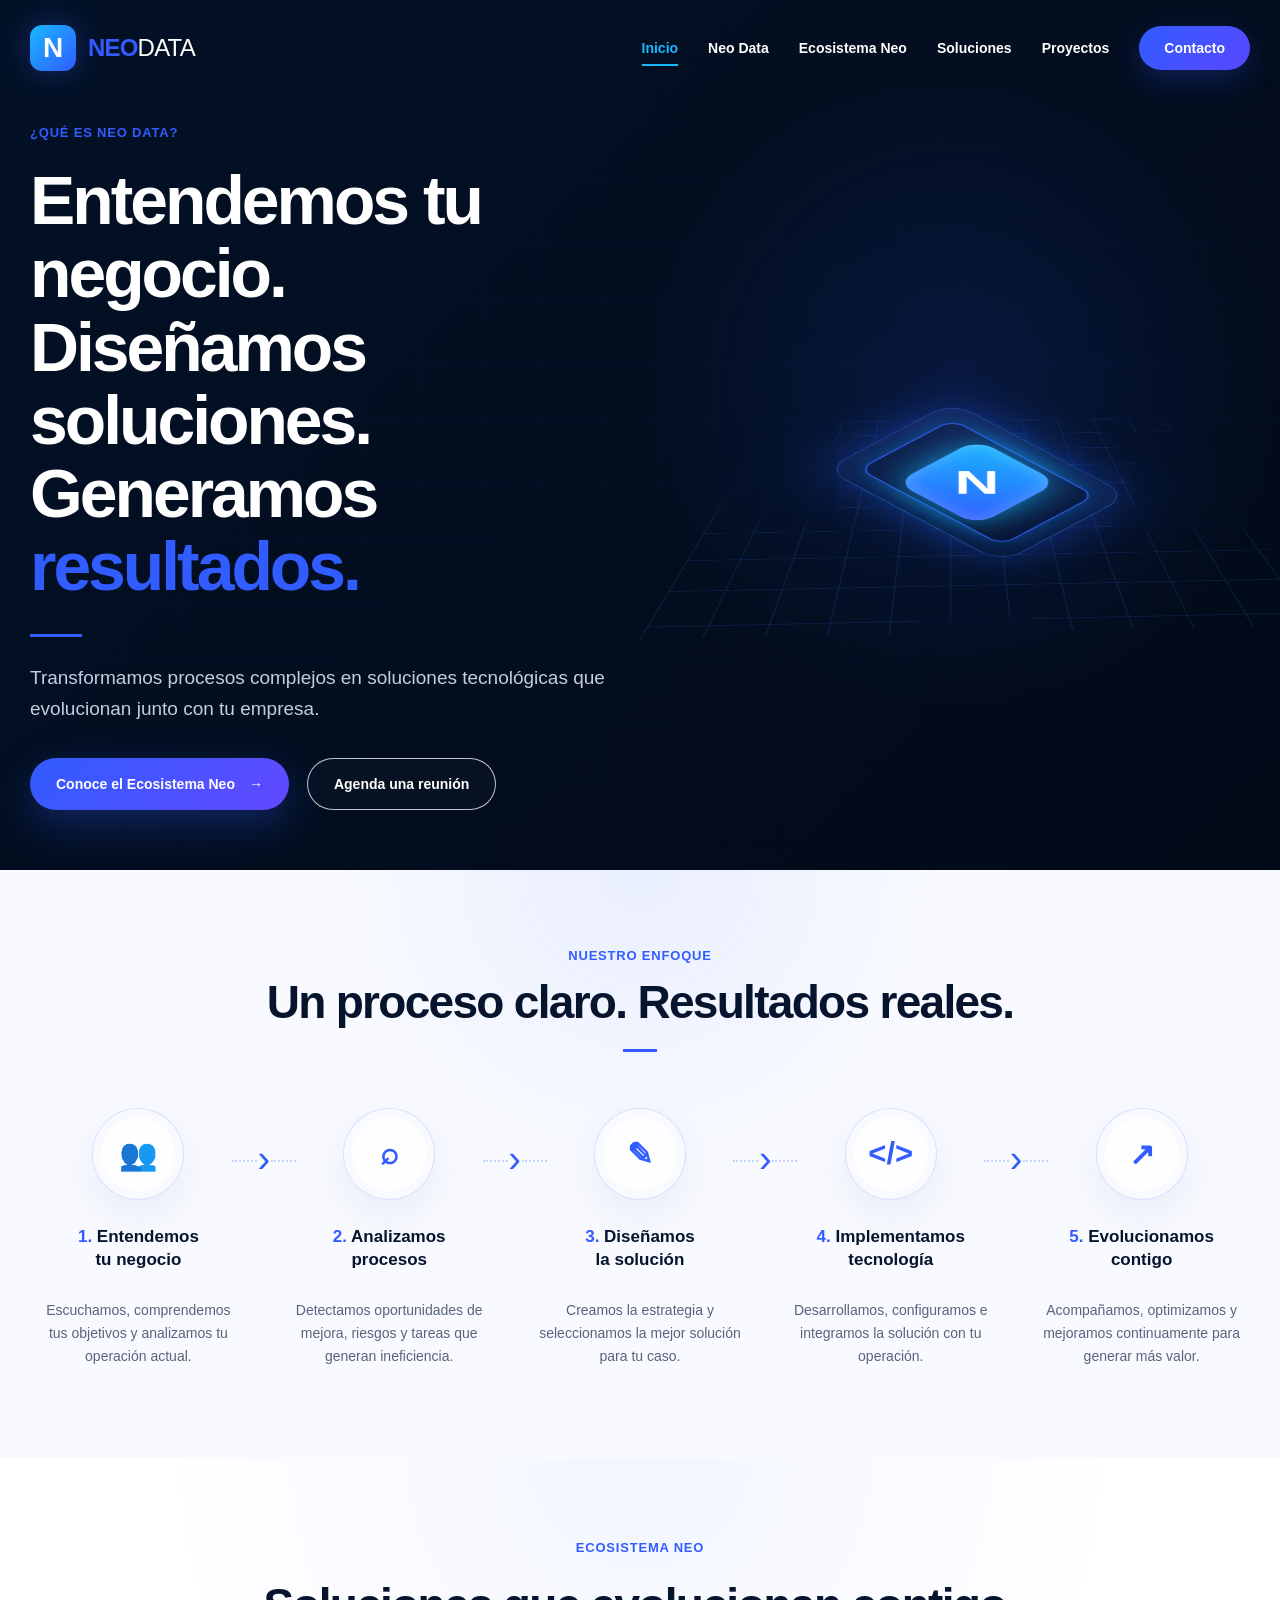
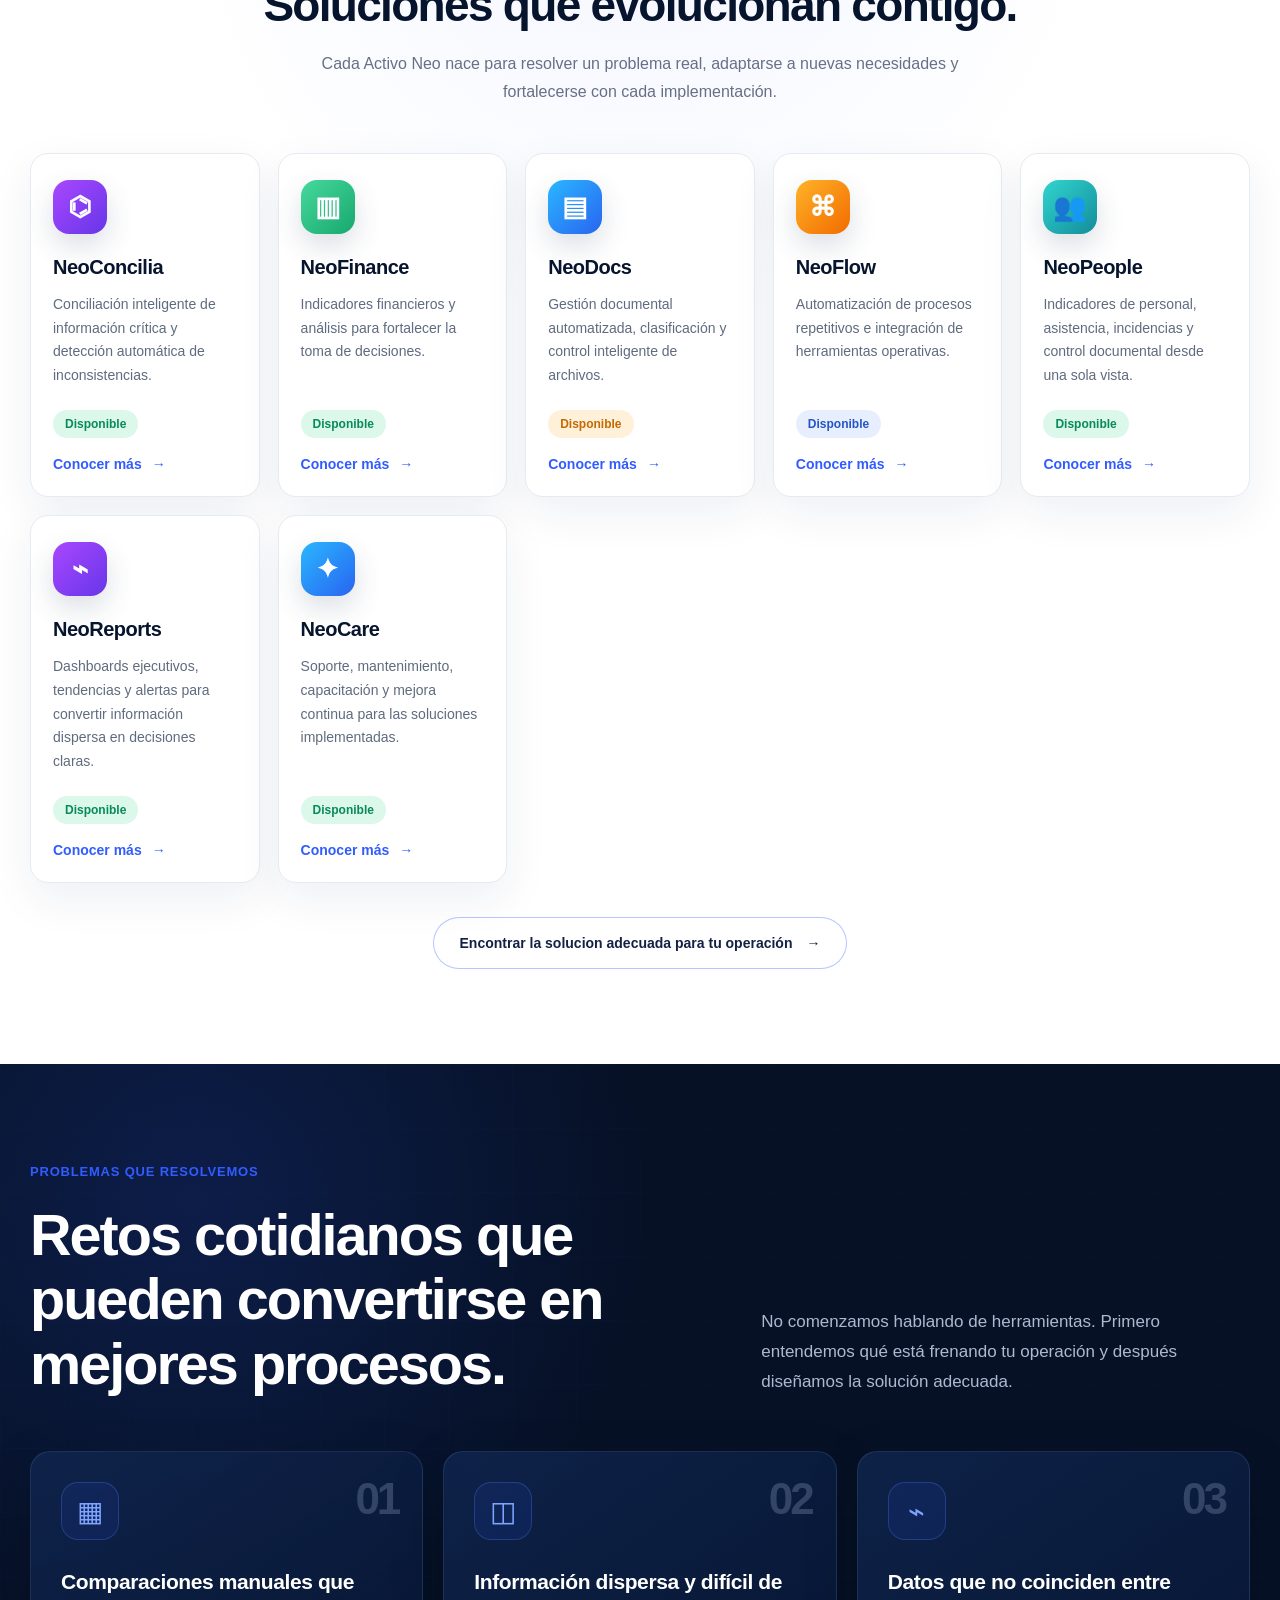
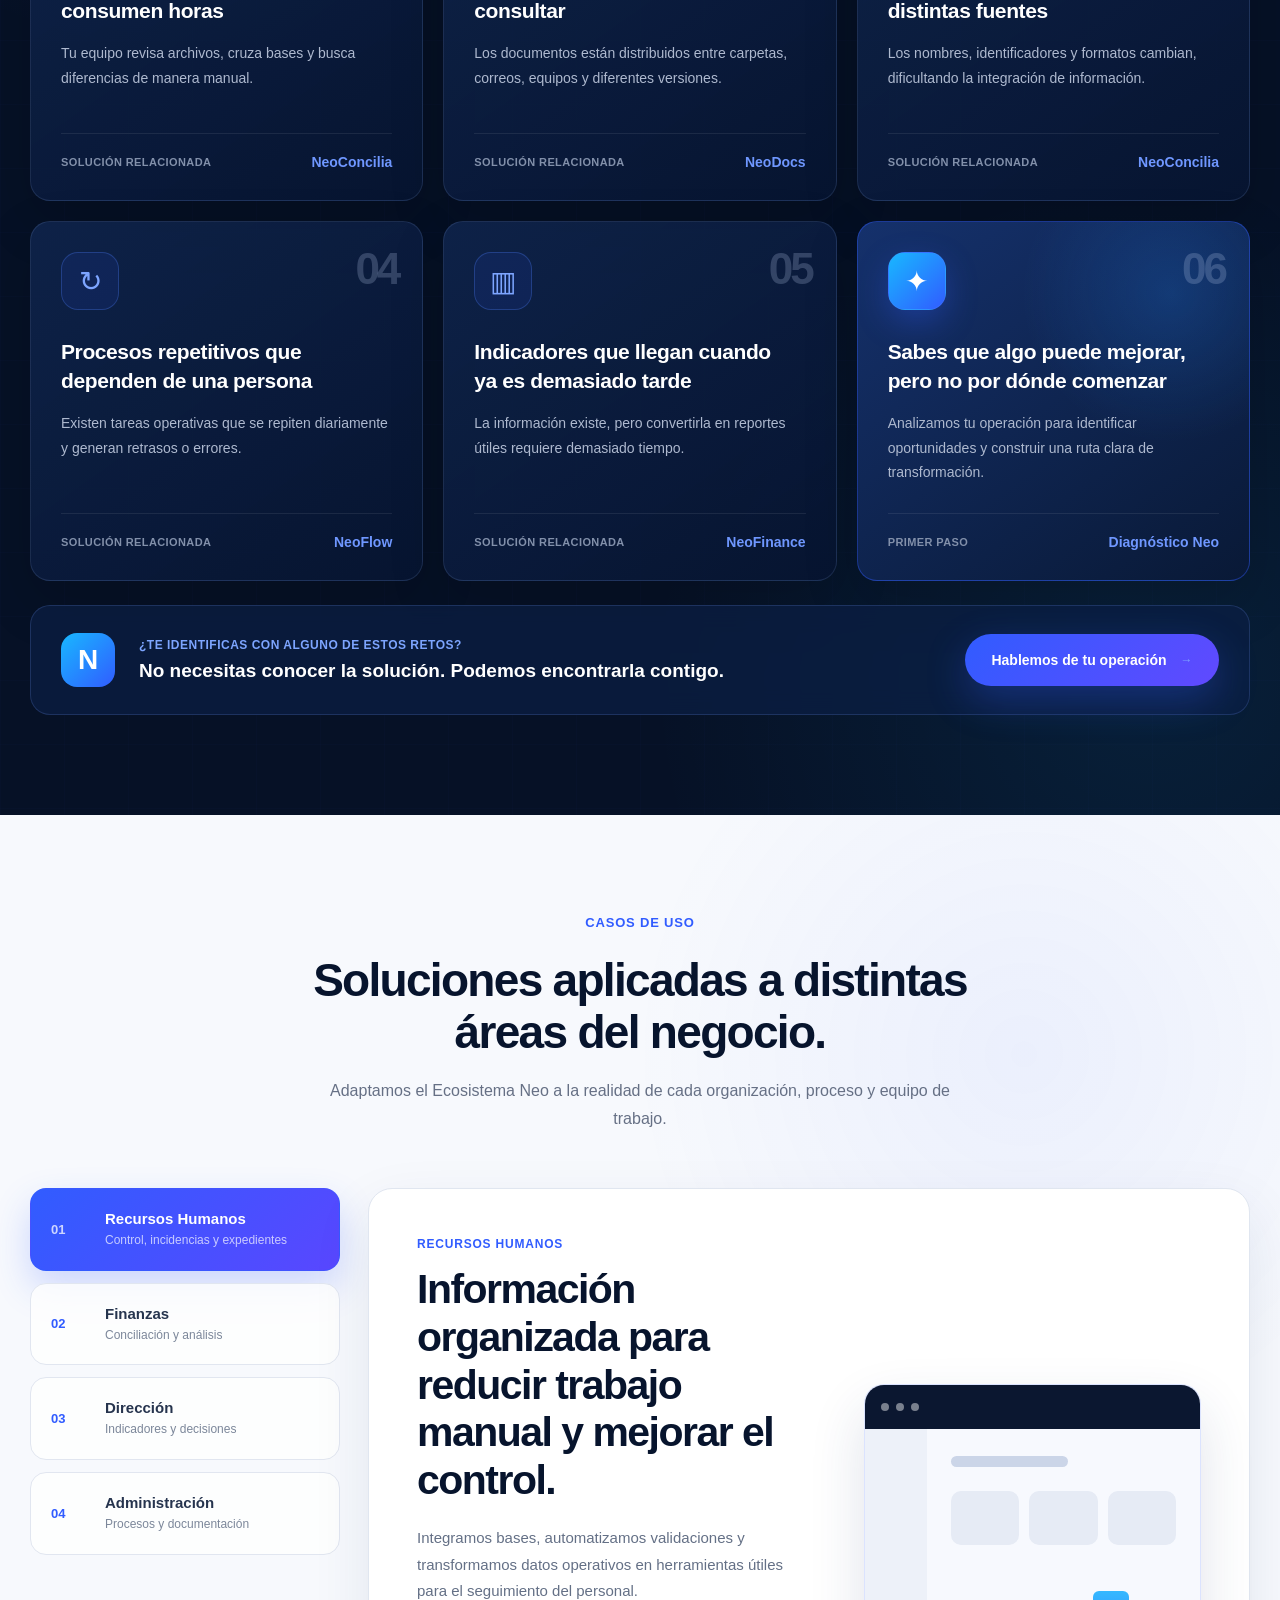
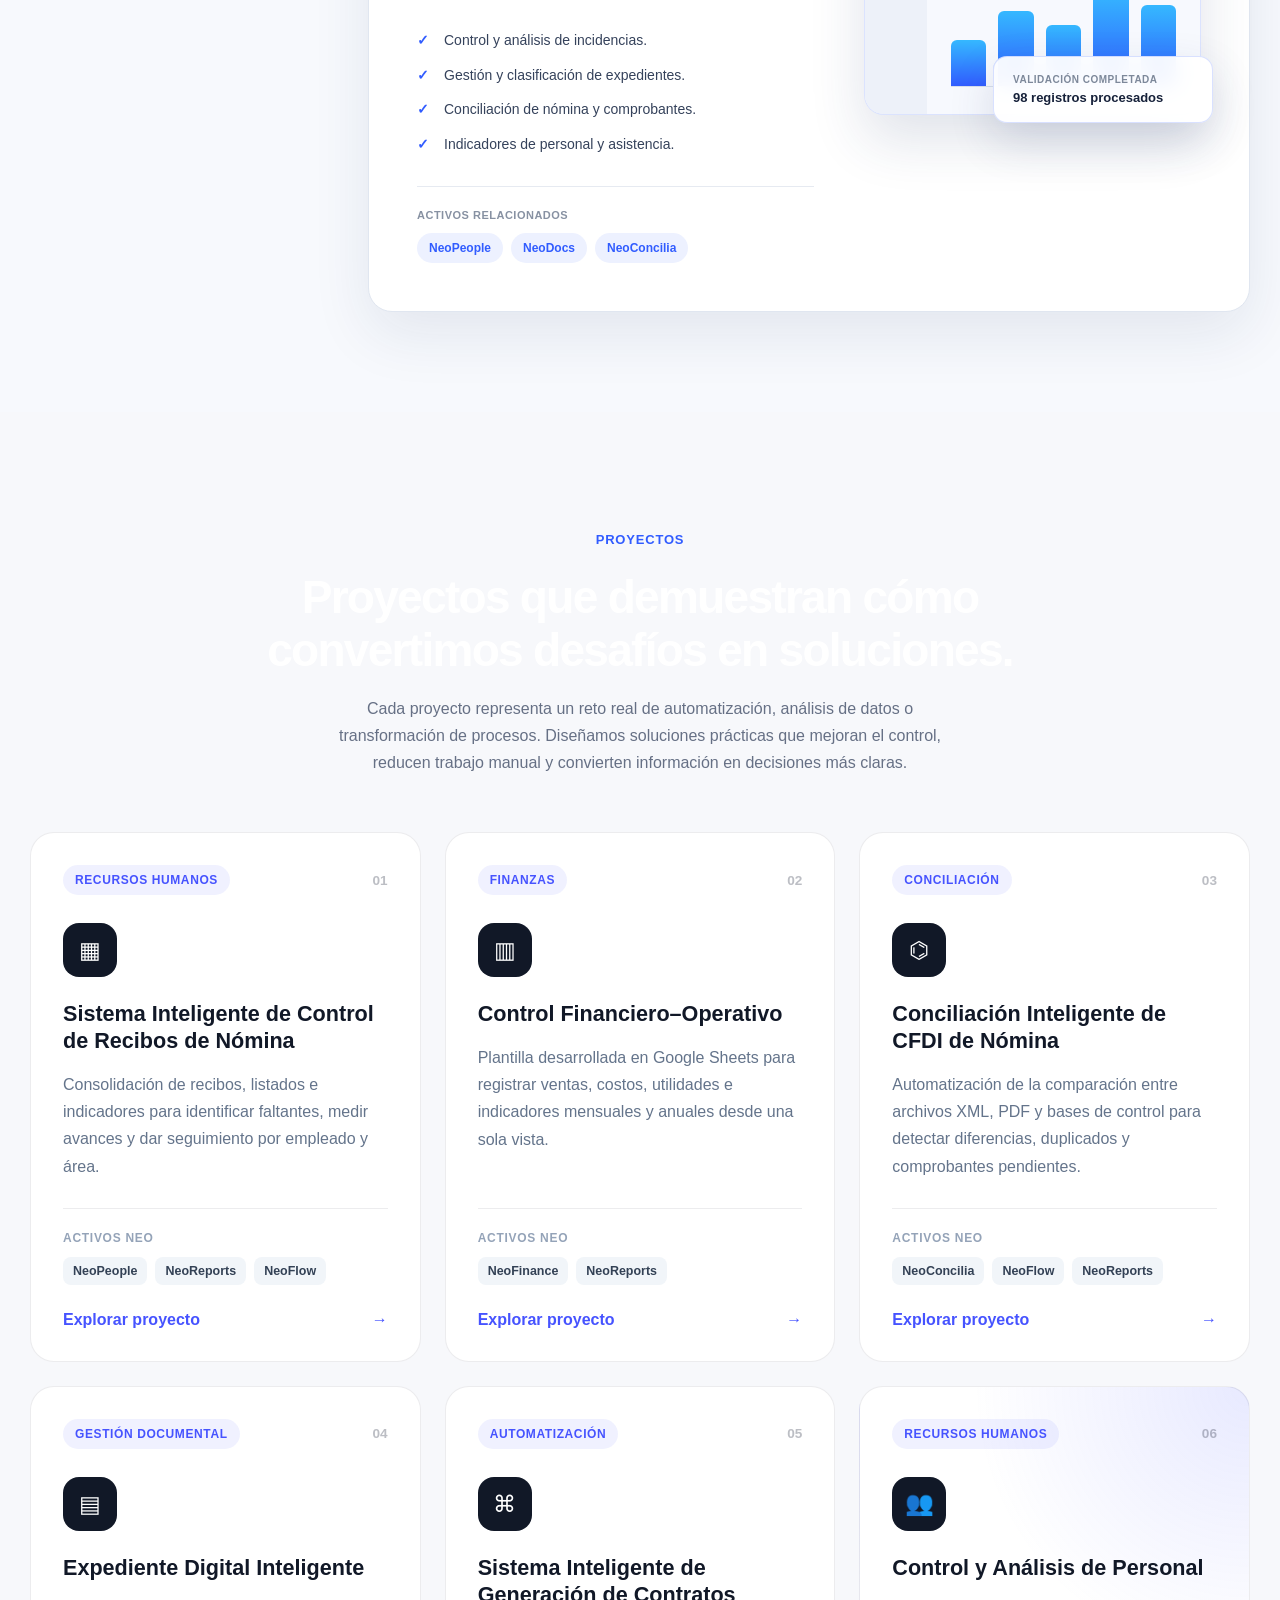
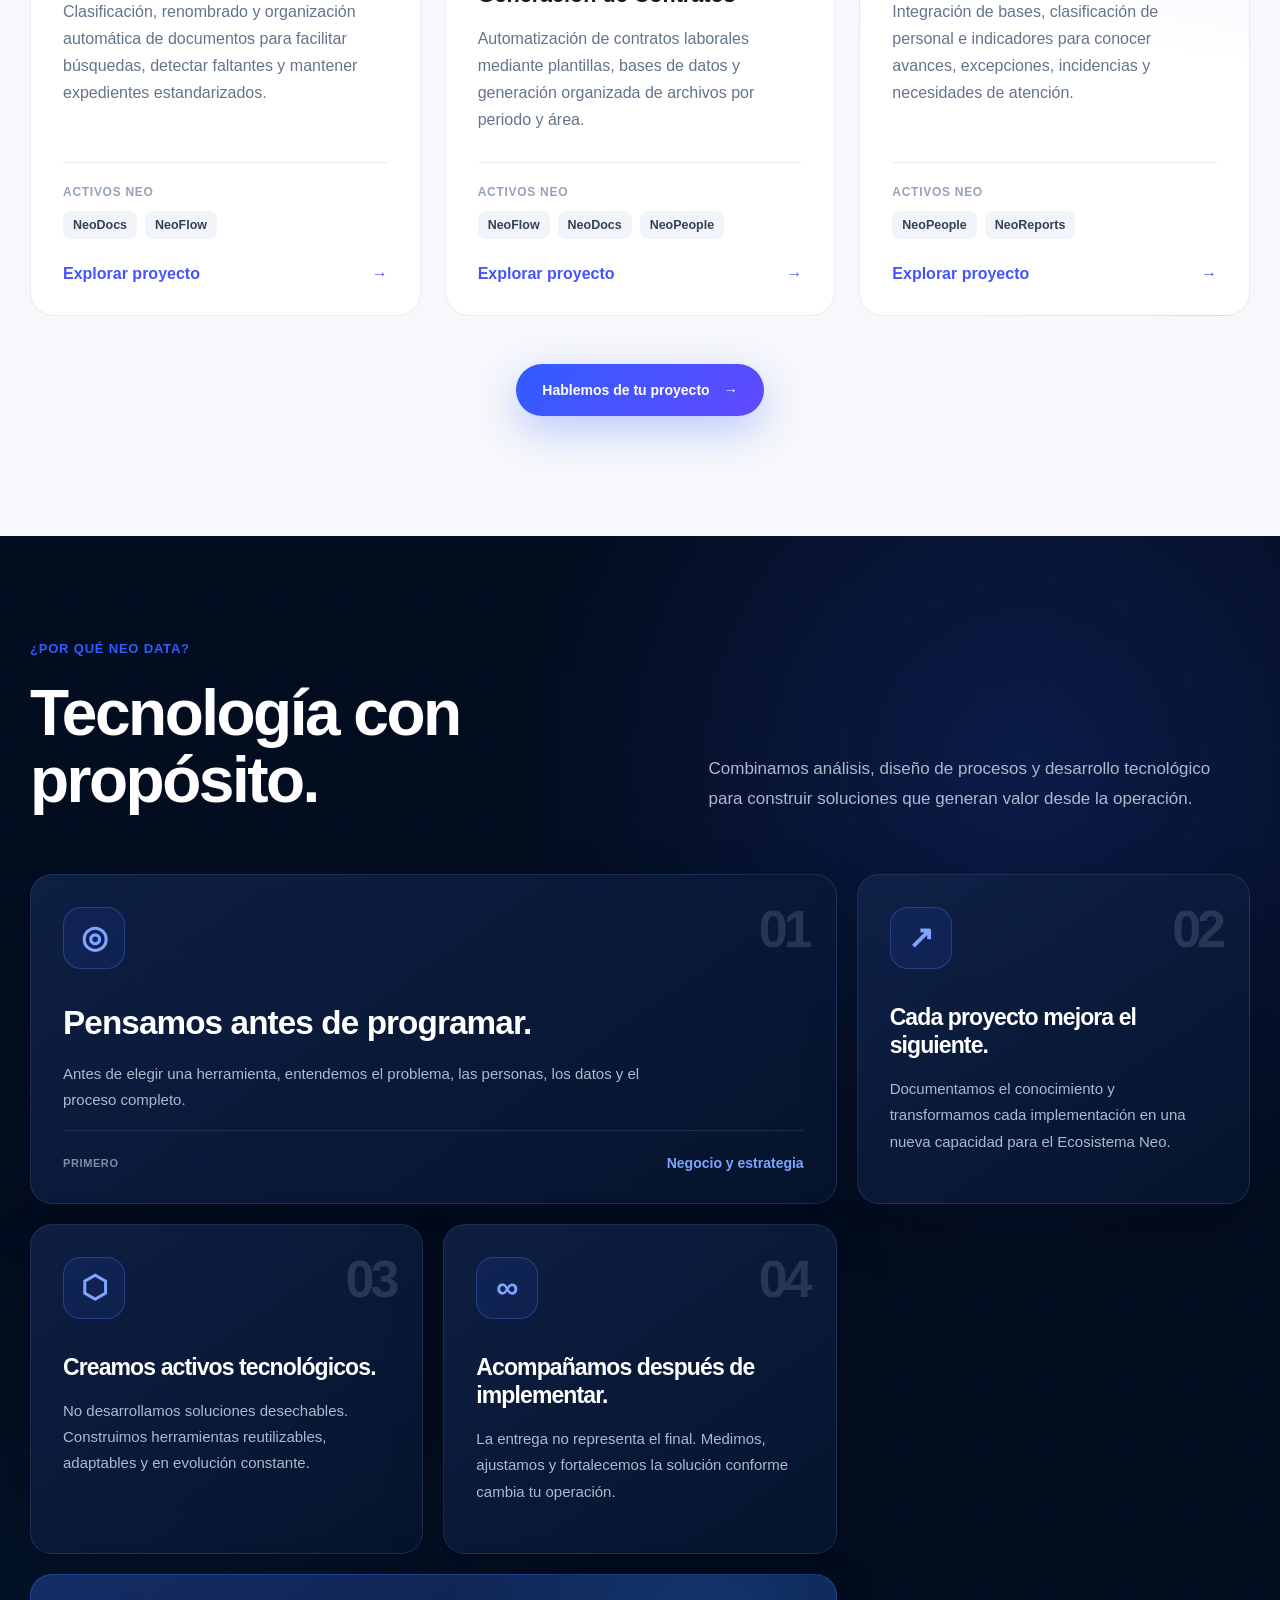
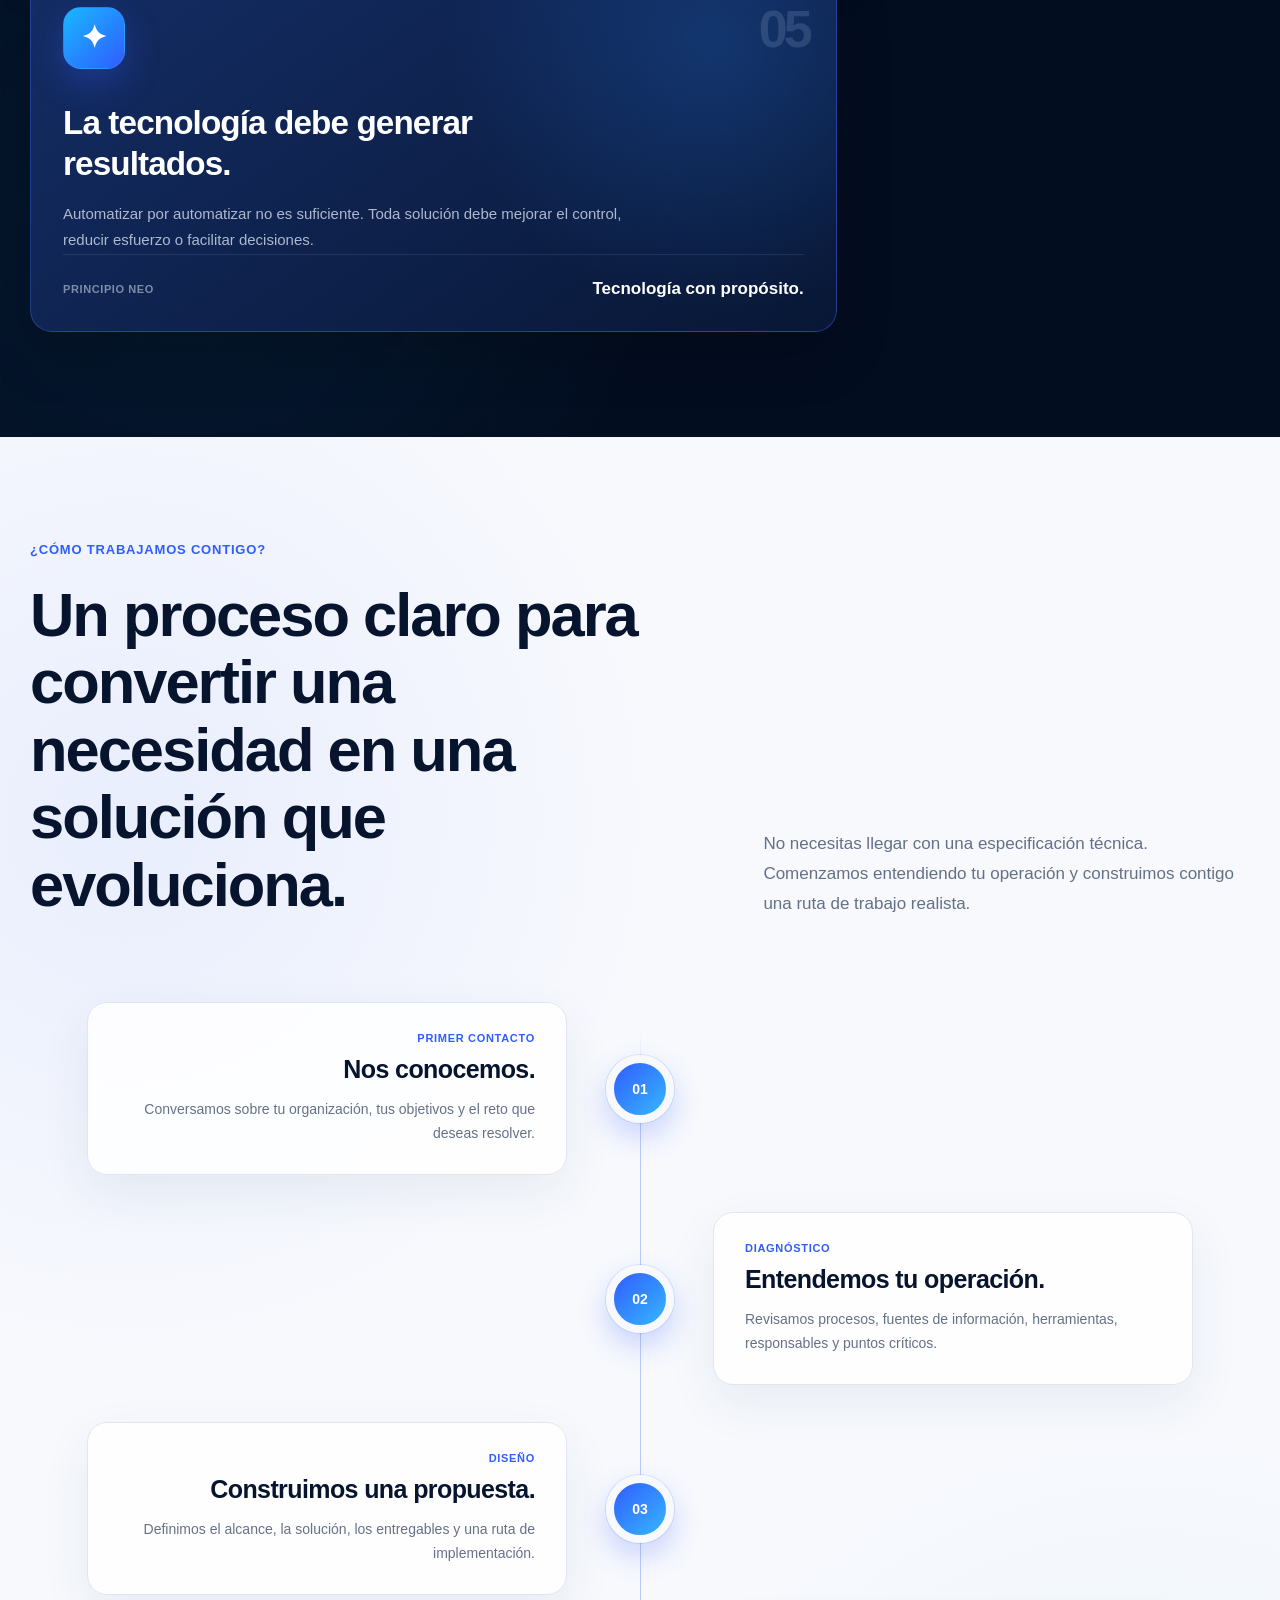
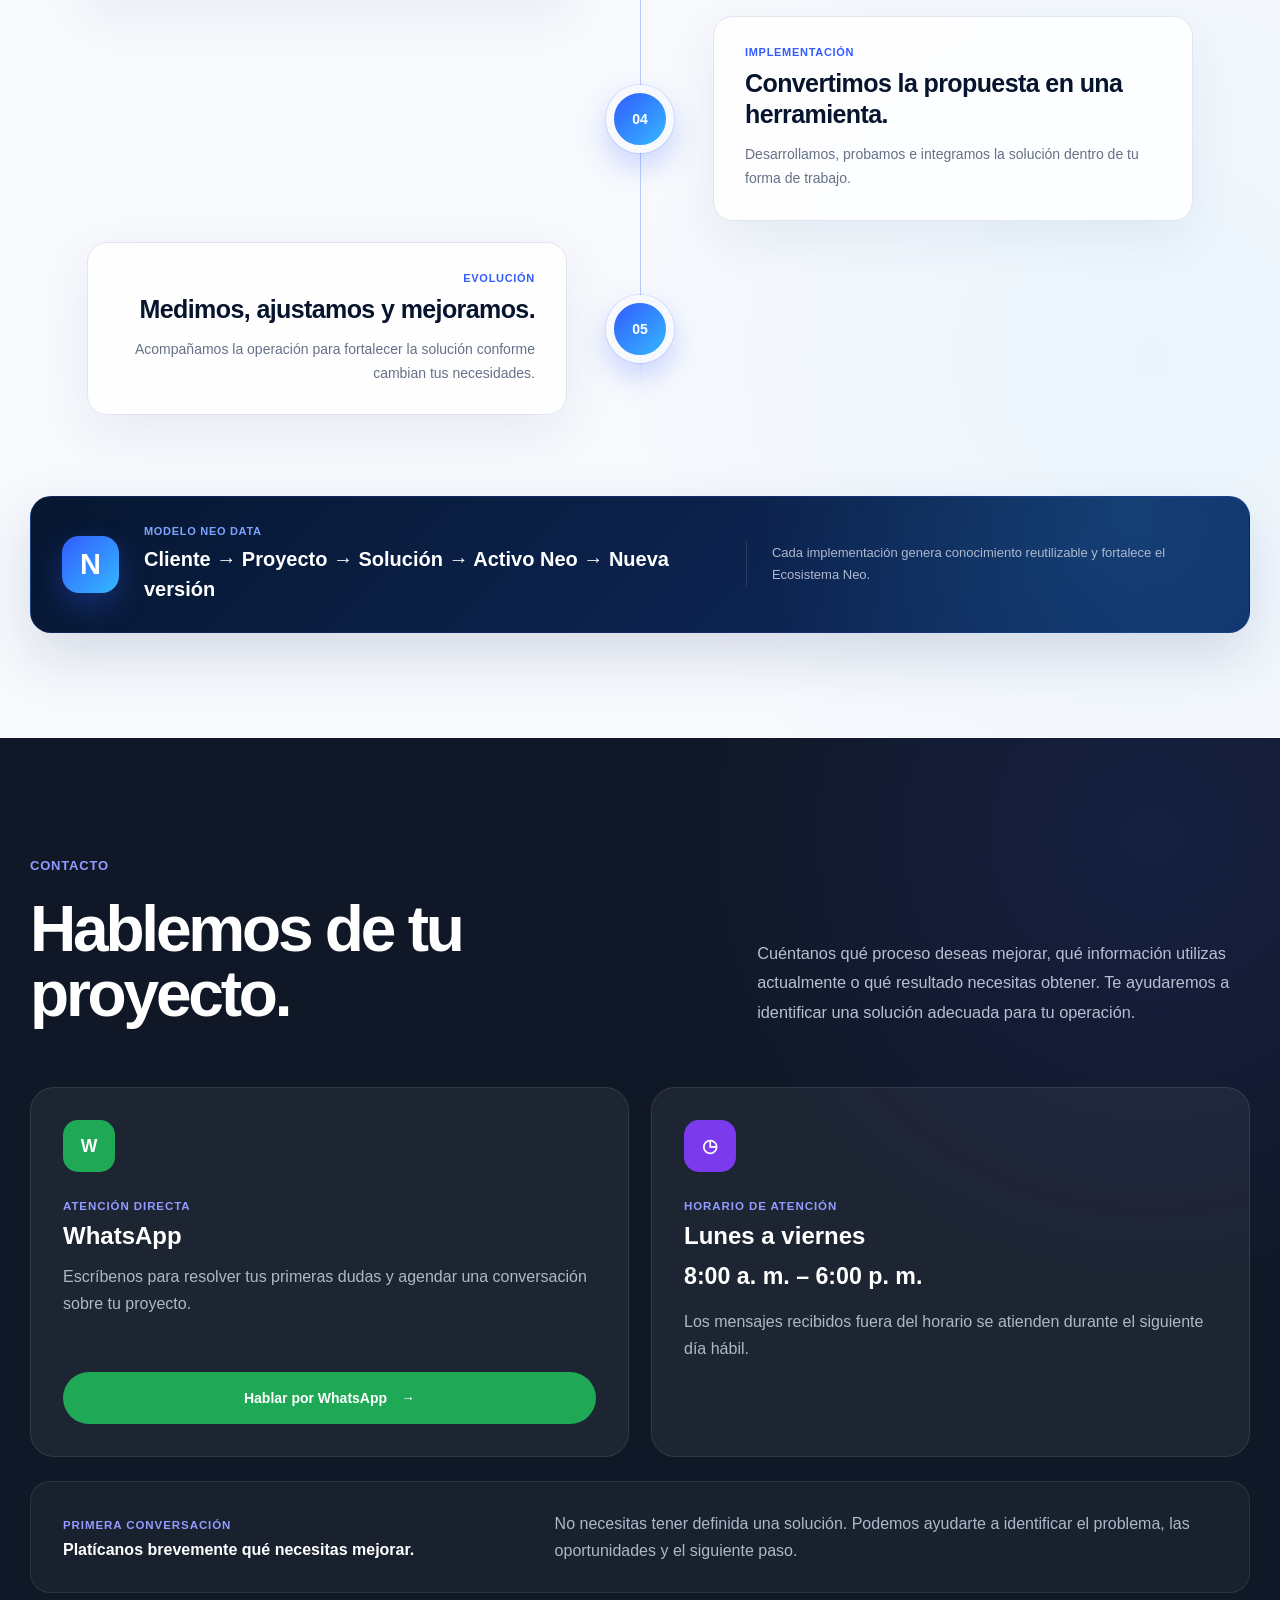
==== index.html @ daa7bcfc "Add files via upload Publicación inicial del Sitio Neo Data" ====
<!DOCTYPE html>
<html lang="es">
  <head>
    <meta charset="UTF-8" />
    <meta name="viewport" content="width=device-width, initial-scale=1.0" />

    <title>Neo Data | Datos, procesos y resultados</title>

    <link rel="stylesheet" href="./assets/css/styles.css" />
  </head>

  <body>
    <header class="site-header" id="site-header">
      <div class="container header-container">
        <a href="#" class="brand">
          <span class="brand-symbol">N</span>

          <span class="brand-text">
            <strong>NEO</strong>DATA
          </span>
        </a>

        <button
          class="menu-button"
          type="button"
          aria-label="Abrir menú de navegación"
          aria-expanded="false"
        >
          ☰
        </button>

        <nav class="main-navigation" aria-label="Navegación principal">
          <a href="#inicio" class="active">Inicio</a>
          <a href="#por-que-neo">Neo Data</a>
          <a href="#ecosistema">Ecosistema Neo</a>
          <a href="#soluciones">Soluciones</a>
          <a href="#proyectos">Proyectos</a>
          <a href="#contacto" class="navigation-button">Contacto</a>
        </nav>
      </div>
    </header>

    <main>
      <section class="hero" id="inicio">
        <div class="container hero-container">
          <div class="hero-content">
            <p class="section-label">¿Qué es Neo Data?</p>

            <h1>
              Entendemos tu negocio.<br />
              Diseñamos soluciones.<br />
              Generamos <span>resultados.</span>
            </h1>

            <div class="hero-line"></div>

            <p class="hero-description">
              Transformamos procesos complejos en soluciones tecnológicas que
              evolucionan junto con tu empresa.
            </p>

            <div class="hero-actions">
              <a href="#ecosistema" class="button button-primary">
                Conoce el Ecosistema Neo
                <span aria-hidden="true">→</span>
              </a>

              <a 
                 href="https://wa.me/523348070433?text=Hola%2C%20vi%20el%20sitio%20de%20Neo%20Data%20y%20me%20gustar%C3%ADa%20agendar%20una%20reuni%C3%B3n." 
                 class="button button-secondary"
                 target="_blank"
                 rel="noopener noreferrer"
              >
                 Agenda una reunión
              </a>
            </div>
          </div>

          <div class="hero-visual" aria-label="Ecosistema tecnológico Neo Data">
            <div class="visual-grid"></div>

            <div class="central-platform">
              <div class="central-cube">
                <span>N</span>
              </div>
            </div>

            <div class="visual-card card-automation">
              <span class="visual-icon">⚙</span>
              <span>Automatización</span>
            </div>

            <div class="visual-card card-data">
              <span class="visual-icon">▥</span>
              <span>Datos</span>
            </div>

            <div class="visual-card card-process">
              <span class="visual-icon">⌘</span>
              <span>Procesos</span>
            </div>

            <div class="visual-card card-intelligence">
              <span class="visual-icon">✦</span>
              <span>Inteligencia</span>
            </div>

            <div class="visual-card card-results">
              <span class="visual-icon">✓</span>
              <span>Resultados</span>
            </div>
          </div>
        </div>
      </section>

      <section class="approach-section" id="neo-data">
        <div class="container">
          <div class="section-heading">
            <p class="section-label">Nuestro enfoque</p>

            <h2>Un proceso claro. Resultados reales.</h2>

            <div class="heading-line"></div>
          </div>

          <div class="approach-grid">
            <article class="approach-step">
              <div class="step-icon">👥</div>

              <h3>
                <span>1.</span>
                Entendemos<br />
                tu negocio
              </h3>

              <p>
                Escuchamos, comprendemos tus objetivos y analizamos tu operación
                actual.
              </p>
            </article>

            <div class="step-arrow" aria-hidden="true">›</div>

            <article class="approach-step">
              <div class="step-icon">⌕</div>

              <h3>
                <span>2.</span>
                Analizamos<br />
                procesos
              </h3>

              <p>
                Detectamos oportunidades de mejora, riesgos y tareas que generan
                ineficiencia.
              </p>
            </article>

            <div class="step-arrow" aria-hidden="true">›</div>

            <article class="approach-step">
              <div class="step-icon">✎</div>

              <h3>
                <span>3.</span>
                Diseñamos<br />
                la solución
              </h3>

              <p>
                Creamos la estrategia y seleccionamos la mejor solución para tu caso.
              </p>
            </article>

            <div class="step-arrow" aria-hidden="true">›</div>

            <article class="approach-step">
              <div class="step-icon">&lt;/&gt;</div>

              <h3>
                <span>4.</span>
                Implementamos<br />
                tecnología
              </h3>

              <p>
                Desarrollamos, configuramos e integramos la solución con tu operación.
              </p>
            </article>

            <div class="step-arrow" aria-hidden="true">›</div>

            <article class="approach-step">
              <div class="step-icon">↗</div>

              <h3>
                <span>5.</span>
                Evolucionamos<br />
                contigo
              </h3>

              <p>
                Acompañamos, optimizamos y mejoramos continuamente para generar más
                valor.
              </p>
            </article>
          </div>
        </div>
      </section>


      <section class="ecosystem-section" id="ecosistema">
        <div class="container">
          <div class="section-heading">
            <p class="section-label">Ecosistema Neo</p>

            <h2>Soluciones que evolucionan contigo.</h2>

            <p class="section-description">
              Cada Activo Neo nace para resolver un problema real, adaptarse a nuevas
              necesidades y fortalecerse con cada implementación.
            </p>
          </div>

          <div class="assets-grid">
            <article class="asset-card">
              <div class="asset-icon asset-icon-purple">⌬</div>

              <h3>NeoConcilia</h3>

              <p>
                Conciliación inteligente de información crítica y detección automática
                de inconsistencias.
              </p>

              <span class="asset-status status-available">Disponible</span>

              <a href="./pages/neoconcilia.html" class="asset-link">
                Conocer más
                <span aria-hidden="true">→</span>
              </a>
            </article>

            <article class="asset-card">
              <div class="asset-icon asset-icon-green">▥</div>

              <h3>NeoFinance</h3>

              <p>
                Indicadores financieros y análisis para fortalecer la toma de
                decisiones.
              </p>

              <span class="asset-status status-available">Disponible</span>

              <a href="./pages/neofinance.html" class="asset-link">
                Conocer más
                <span aria-hidden="true">→</span>
              </a>
            </article>

            <article class="asset-card">
              <div class="asset-icon asset-icon-blue">▤</div>

              <h3>NeoDocs</h3>

              <p>
                Gestión documental automatizada, clasificación y control inteligente
                de archivos.
              </p>

              <span class="asset-status status-evolution">Disponible</span>

              <a href="./pages/neodocs.html" class="asset-link">
                Conocer más
                <span aria-hidden="true">→</span>
              </a>
            </article>

            <article class="asset-card">
              <div class="asset-icon asset-icon-orange">⌘</div>

              <h3>NeoFlow</h3>

              <p>
                Automatización de procesos repetitivos e integración de herramientas
                operativas.
              </p>

              <span class="asset-status status-development">Disponible</span>

              <a href="./pages/neoflow.html" class="asset-link">
                Conocer más
                <span aria-hidden="true">→</span>
              </a>
            </article>

            <article class="asset-card">
              <div class="asset-icon asset-icon-teal">👥</div>

              <h3>NeoPeople</h3>

              <p>
                Indicadores de personal, asistencia, incidencias y control documental
                desde una sola vista.
              </p>

              <span class="asset-status status-available">Disponible</span>

              <a href="./pages/neopeople.html" class="asset-link">
                Conocer más
                <span aria-hidden="true">→</span>
              </a>
            </article>

            <article class="asset-card">
              <div class="asset-icon asset-icon-purple">⌁</div>

              <h3>NeoReports</h3>

              <p>
                Dashboards ejecutivos, tendencias y alertas para convertir información
                dispersa en decisiones claras.
              </p>

              <span class="asset-status status-available">Disponible</span>

              <a href="./pages/neoreports.html" class="asset-link">
                Conocer más
                <span aria-hidden="true">→</span>
              </a>
            </article>

            <article class="asset-card">
              <div class="asset-icon asset-icon-blue">✦</div>

              <h3>NeoCare</h3>

              <p>
                Soporte, mantenimiento, capacitación y mejora continua para las
                soluciones implementadas.
              </p>

              <span class="asset-status status-available">Disponible</span>

              <a href="./pages/neocare.html" class="asset-link">
                Conocer más
                <span aria-hidden="true">→</span>
              </a>
            </article>
          </div>

          <div class="ecosystem-action">
            <a href="#contacto" class="button button-outline-dark">
              Encontrar la solucion adecuada para tu operación
              <span aria-hidden="true">→</span>
            </a>
          </div>
        </div>
      </section>

      <section class="problems-section" id="soluciones">
        <div class="container">
          <div class="problems-heading">
            <div>
              <p class="section-label">Problemas que resolvemos</p>

              <h2>
                Retos cotidianos que pueden convertirse en mejores procesos.
              </h2>
            </div>

            <p class="problems-introduction">
              No comenzamos hablando de herramientas. Primero entendemos qué está
              frenando tu operación y después diseñamos la solución adecuada.
            </p>
          </div>

          <div class="problems-grid">
            <article class="problem-card">
              <div class="problem-number">01</div>

              <div class="problem-icon" aria-hidden="true">▦</div>

              <h3>Comparaciones manuales que consumen horas</h3>

              <p>
                Tu equipo revisa archivos, cruza bases y busca diferencias de manera
                manual.
              </p>

              <div class="problem-solution">
                <span>Solución relacionada</span>
                <strong>NeoConcilia</strong>
              </div>
            </article>

            <article class="problem-card">
              <div class="problem-number">02</div>

              <div class="problem-icon" aria-hidden="true">◫</div>

              <h3>Información dispersa y difícil de consultar</h3>

              <p>
                Los documentos están distribuidos entre carpetas, correos, equipos y
                diferentes versiones.
              </p>

              <div class="problem-solution">
                <span>Solución relacionada</span>
                <strong>NeoDocs</strong>
              </div>
            </article>

            <article class="problem-card">
              <div class="problem-number">03</div>

              <div class="problem-icon" aria-hidden="true">⌁</div>

              <h3>Datos que no coinciden entre distintas fuentes</h3>

              <p>
                Los nombres, identificadores y formatos cambian, dificultando la
                integración de información.
              </p>

              <div class="problem-solution">
                <span>Solución relacionada</span>
                <strong>NeoConcilia</strong>
              </div>
            </article>

            <article class="problem-card">
              <div class="problem-number">04</div>

              <div class="problem-icon" aria-hidden="true">↻</div>

              <h3>Procesos repetitivos que dependen de una persona</h3>

              <p>
                Existen tareas operativas que se repiten diariamente y generan
                retrasos o errores.
              </p>

              <div class="problem-solution">
                <span>Solución relacionada</span>
                <strong>NeoFlow</strong>
              </div>
            </article>

            <article class="problem-card">
              <div class="problem-number">05</div>

              <div class="problem-icon" aria-hidden="true">▥</div>

              <h3>Indicadores que llegan cuando ya es demasiado tarde</h3>

              <p>
                La información existe, pero convertirla en reportes útiles requiere
                demasiado tiempo.
              </p>

              <div class="problem-solution">
                <span>Solución relacionada</span>
                <strong>NeoFinance</strong>
              </div>
            </article>

            <article class="problem-card problem-card-highlight">
              <div class="problem-number">06</div>

              <div class="problem-icon" aria-hidden="true">✦</div>

              <h3>Sabes que algo puede mejorar, pero no por dónde comenzar</h3>

              <p>
                Analizamos tu operación para identificar oportunidades y construir una
                ruta clara de transformación.
              </p>

              <div class="problem-solution">
                <span>Primer paso</span>
                <strong>Diagnóstico Neo</strong>
              </div>
            </article>
          </div>

          <div class="problems-message">
            <div class="problems-message-icon" aria-hidden="true">N</div>

            <div>
              <span>¿Te identificas con alguno de estos retos?</span>

              <h3>No necesitas conocer la solución. Podemos encontrarla contigo.</h3>
            </div>

            <a href="#contacto" class="button button-primary">
              Hablemos de tu operación
              <span aria-hidden="true">→</span>
            </a>
          </div>
        </div>
      </section>

      <section class="use-cases-section" id="casos">
        <div class="container">
          <div class="section-heading">
            <p class="section-label">Casos de uso</p>

            <h2>Soluciones aplicadas a distintas áreas del negocio.</h2>

            <p class="section-description">
              Adaptamos el Ecosistema Neo a la realidad de cada organización, proceso
              y equipo de trabajo.
            </p>
          </div>

          <div class="use-cases-layout">
            <div class="use-cases-tabs" role="tablist" aria-label="Áreas de aplicación">
              <button
                class="use-case-tab active"
                type="button"
                role="tab"
                aria-selected="true"
                data-case="rh"
              >
                <span class="tab-number">01</span>

                <span>
                  <strong>Recursos Humanos</strong>
                  <small>Control, incidencias y expedientes</small>
                </span>
              </button>

              <button
                class="use-case-tab"
                type="button"
                role="tab"
                aria-selected="false"
                data-case="finanzas"
              >
                <span class="tab-number">02</span>

                <span>
                  <strong>Finanzas</strong>
                  <small>Conciliación y análisis</small>
                </span>
              </button>

              <button
                class="use-case-tab"
                type="button"
                role="tab"
                aria-selected="false"
                data-case="direccion"
              >
                <span class="tab-number">03</span>

                <span>
                  <strong>Dirección</strong>
                  <small>Indicadores y decisiones</small>
                </span>
              </button>

              <button
                class="use-case-tab"
                type="button"
                role="tab"
                aria-selected="false"
                data-case="administracion"
              >
                <span class="tab-number">04</span>

                <span>
                  <strong>Administración</strong>
                  <small>Procesos y documentación</small>
                </span>
              </button>
            </div>

            <div class="use-case-display">
              <article class="use-case-panel active" data-panel="rh">
                <div class="case-content">
                  <p class="case-category">Recursos Humanos</p>

                  <h3>
                    Información organizada para reducir trabajo manual y mejorar el
                    control.
                  </h3>

                  <p class="case-description">
                    Integramos bases, automatizamos validaciones y transformamos datos
                    operativos en herramientas útiles para el seguimiento del
                    personal.
                  </p>

                  <ul class="case-benefits">
                    <li>Control y análisis de incidencias.</li>
                    <li>Gestión y clasificación de expedientes.</li>
                    <li>Conciliación de nómina y comprobantes.</li>
                    <li>Indicadores de personal y asistencia.</li>
                  </ul>

                  <div class="case-assets">
                    <span>Activos relacionados</span>

                    <div>
                      <strong>NeoPeople</strong>
                      <strong>NeoDocs</strong>
                      <strong>NeoConcilia</strong>
                    </div>
                  </div>
                </div>

                <div class="case-visual" aria-hidden="true">
                  <div class="visual-window">
                    <div class="window-header">
                      <span></span>
                      <span></span>
                      <span></span>
                    </div>

                    <div class="window-content">
                      <div class="window-sidebar"></div>

                      <div class="window-main">
                        <div class="mini-heading"></div>

                        <div class="mini-statistics">
                          <div></div>
                          <div></div>
                          <div></div>
                        </div>

                        <div class="mini-chart">
                          <span style="height: 42%"></span>
                          <span style="height: 68%"></span>
                          <span style="height: 55%"></span>
                          <span style="height: 86%"></span>
                          <span style="height: 73%"></span>
                        </div>
                      </div>
                    </div>
                  </div>

                  <div class="floating-case-card">
                    <span>Validación completada</span>
                    <strong>98 registros procesados</strong>
                  </div>
                </div>
              </article>

              <article class="use-case-panel" data-panel="finanzas">
                <div class="case-content">
                  <p class="case-category">Finanzas</p>

                  <h3>
                     Datos financieros conciliados para tomar decisiones con mayor
                     confianza.
                   </h3>

                   <p class="case-description">
                     Automatizamos comparaciones, detectamos diferencias y generamos
                     reportes que permiten conocer el estado real de la operación.
                   </p>

                   <ul class="case-benefits">
                     <li>Conciliación entre archivos y sistemas.</li>
                     <li>Detección de duplicados e inconsistencias.</li>
                     <li>Reportes de ingresos, costos y rentabilidad.</li>
                     <li>Seguimiento de desviaciones financieras.</li>
                   </ul>

                   <div class="case-assets">
                     <span>Activos relacionados</span>

                     <div>
                       <strong>NeoFinance</strong>
                       <strong>NeoConcilia</strong>
                       <strong>NeoReports</strong>
                     </div>
                   </div>
                 </div>

                 <div class="case-visual case-visual-finance" aria-hidden="true">
                   <div class="visual-window">
                     <div class="window-header">
                       <span></span>
                       <span></span>
                       <span></span>
                     </div>

                     <div class="finance-content">
                       <div class="finance-total">
                         <small>Resultado del periodo</small>
                         <strong>$1,284,500</strong>
                         <span>Variación positiva</span>
                       </div>

                       <div class="finance-lines">
                         <span></span>
                         <span></span>
                         <span></span>
                       </div>
                     </div>
                   </div>

                   <div class="floating-case-card">
                     <span>Conciliación</span>
                     <strong>Sin diferencias críticas</strong>
                   </div>
                 </div>
               </article>

               <article class="use-case-panel" data-panel="direccion">
                 <div class="case-content">
                   <p class="case-category">Dirección</p>

                   <h3>
                      Indicadores claros para entender qué ocurre y decidir qué hacer.
                    </h3>

                    <p class="case-description">
                      Convertimos información operativa en una visión ejecutiva que
                      permite detectar tendencias, riesgos y oportunidades.
                    </p>

                    <ul class="case-benefits">
                      <li>Tableros ejecutivos y reportes periódicos.</li>
                      <li>Indicadores actualizados automáticamente.</li>
                      <li>Seguimiento de objetivos y resultados.</li>
                      <li>Identificación de tendencias y excepciones.</li>
                    </ul>

                    <div class="case-assets">
                      <span>Activos relacionados</span>

                      <div>
                        <strong>NeoReports</strong>
                        <strong>NeoFinance</strong>
                        <strong>NeoFlow</strong>
                      </div>
                    </div>
                  </div>

                  <div class="case-visual case-visual-direction" aria-hidden="true">
                    <div class="visual-window">
                      <div class="window-header">
                        <span></span>
                        <span></span>
                        <span></span>
                      </div>

                      <div class="direction-content">
                        <div class="direction-circle">
                          <strong>84%</strong>
                          <span>Avance</span>
                        </div>

                        <div class="direction-metrics">
                          <div></div>
                          <div></div>
                          <div></div>
                        </div>
                      </div>
                    </div>

                    <div class="floating-case-card">
                      <span>Indicadores</span>
                      <strong>Actualizados automáticamente</strong>
                    </div>
                  </div>
                </article>

                <article class="use-case-panel" data-panel="administracion">
                  <div class="case-content">
                  <p class="case-category">Administración</p>

                  <h3>
                    Procesos más ordenados, trazables y fáciles de ejecutar.
                  </h3>

                  <p class="case-description">
                    Diseñamos flujos que reducen tareas repetitivas y mantienen la
                    información disponible para las personas correctas.
                  </p>

                  <ul class="case-benefits">
                    <li>Automatización de tareas administrativas.</li>
                    <li>Control de documentos y versiones.</li>
                    <li>Seguimiento de solicitudes y estatus.</li>
                    <li>Integración de archivos y herramientas.</li>
                  </ul>

                  <div class="case-assets">
                    <span>Activos relacionados</span>

                    <div>
                      <strong>NeoFlow</strong>
                      <strong>NeoDocs</strong>
                      <strong>NeoCare</strong>
                    </div>
                  </div>
                </div>

                <div class="case-visual case-visual-admin" aria-hidden="true">
                  <div class="visual-window">
                    <div class="window-header">
                      <span></span>
                      <span></span>
                      <span></span>
                    </div>

                    <div class="admin-flow">
                      <div>Solicitud</div>
                      <span>→</span>
                      <div>Validación</div>
                      <span>→</span>
                      <div>Resultado</div>
                    </div>
                  </div>

                  <div class="floating-case-card">
                    <span>Proceso completado</span>
                    <strong>Flujo automatizado</strong>
                  </div>
                </div>
              </article>
            </div>
          </div>
        </div>
      </section>

      <section class="projects-section" id="proyectos">
        <div class="container">
          <div class="section-heading">
            <p class="section-label">Proyectos</p>

            <h2>
              Proyectos que demuestran cómo convertimos desafíos en soluciones.
            </h2>

            <p class="section-description">
              Cada proyecto representa un reto real de automatización, análisis de
              datos o transformación de procesos. Diseñamos soluciones prácticas que
              mejoran el control, reducen trabajo manual y convierten información en
              decisiones más claras.
            </p>
          </div>

          <div class="projects-grid">
            <article class="project-card">
              <div class="project-card-header">
                <span class="project-category">Recursos Humanos</span>
                <span class="project-number">01</span>
              </div>

              <div class="project-icon" aria-hidden="true">▦</div>

              <h3>
                Sistema Inteligente de Control de Recibos de Nómina
              </h3>

              <p>
                Consolidación de recibos, listados e indicadores para identificar
                faltantes, medir avances y dar seguimiento por empleado y área.
              </p>

              <div class="project-assets">
                <span>Activos Neo</span>

                <div>
                  <strong>NeoPeople</strong>
                  <strong>NeoReports</strong>
                  <strong>NeoFlow</strong>
                </div>
              </div>

              <a
                href="./proyectos/control-recibos.html"
                class="project-link"
              >
                Explorar proyecto
                <span aria-hidden="true">→</span>
              </a>
            </article>

            <article class="project-card">
              <div class="project-card-header">
                <span class="project-category">Finanzas</span>
                <span class="project-number">02</span>
              </div>

              <div class="project-icon" aria-hidden="true">▥</div>

              <h3>Control Financiero–Operativo</h3>

              <p>
                Plantilla desarrollada en Google Sheets para registrar ventas,
                costos, utilidades e indicadores mensuales y anuales desde una sola
                vista.
              </p>

              <div class="project-assets">
                <span>Activos Neo</span>

                <div>
                  <strong>NeoFinance</strong>
                  <strong>NeoReports</strong>
                </div>
              </div>

              <a
                href="./proyectos/control-financiero.html"
                class="project-link"
              >
                Explorar proyecto
                <span aria-hidden="true">→</span>
              </a>
            </article>

            <article class="project-card">
              <div class="project-card-header">
                <span class="project-category">Conciliación</span>
                <span class="project-number">03</span>
              </div>

              <div class="project-icon" aria-hidden="true">⌬</div>

              <h3>Conciliación Inteligente de CFDI de Nómina</h3>

              <p>
                Automatización de la comparación entre archivos XML, PDF y bases de
                control para detectar diferencias, duplicados y comprobantes
                pendientes.
              </p>

              <div class="project-assets">
                <span>Activos Neo</span>

                <div>
                  <strong>NeoConcilia</strong>
                  <strong>NeoFlow</strong>
                  <strong>NeoReports</strong>
                </div>
              </div>

              <a
                href="./proyectos/conciliacion.html"
                class="project-link"
              >
                Explorar proyecto
                <span aria-hidden="true">→</span>
              </a>
            </article>

            <article class="project-card">
              <div class="project-card-header">
                <span class="project-category">Gestión documental</span>
                <span class="project-number">04</span>
              </div>

              <div class="project-icon" aria-hidden="true">▤</div>

              <h3>Expediente Digital Inteligente</h3>

              <p>
                Clasificación, renombrado y organización automática de documentos
                para facilitar búsquedas, detectar faltantes y mantener expedientes
                estandarizados.
              </p>

              <div class="project-assets">
                <span>Activos Neo</span>

                <div>
                  <strong>NeoDocs</strong>
                  <strong>NeoFlow</strong>
                </div>
              </div>

              <a
                href="./proyectos/expediente-digital.html"
                class="project-link"
              >
                Explorar proyecto
                <span aria-hidden="true">→</span>
              </a>
            </article>

            <article class="project-card">
              <div class="project-card-header">
                <span class="project-category">Automatización</span>
                <span class="project-number">05</span>
              </div>

              <div class="project-icon" aria-hidden="true">⌘</div>

              <h3>Sistema Inteligente de Generación de Contratos</h3>

              <p>
                Automatización de contratos laborales mediante plantillas, bases de
                datos y generación organizada de archivos por periodo y área.
              </p>

              <div class="project-assets">
                <span>Activos Neo</span>

                <div>
                  <strong>NeoFlow</strong>
                  <strong>NeoDocs</strong>
                  <strong>NeoPeople</strong>
                </div>
              </div>

              <a
                href="./proyectos/contratos.html"
                class="project-link"
              >
                Explorar proyecto
                <span aria-hidden="true">→</span>
              </a>
            </article>

            <article class="project-card project-card-featured">
              <div class="project-card-header">
                <span class="project-category">Recursos Humanos</span>
                <span class="project-number">06</span>
              </div>

              <div class="project-icon" aria-hidden="true">👥</div>

              <h3>Control y Análisis de Personal</h3>

              <p>
                Integración de bases, clasificación de personal e indicadores para
                conocer avances, excepciones, incidencias y necesidades de atención.
              </p>

              <div class="project-assets">
                <span>Activos Neo</span>

                <div>
                  <strong>NeoPeople</strong>
                  <strong>NeoReports</strong>
                </div>
              </div>

              <a
                href="./proyectos/incidencias.html"
                class="project-link"
              >
                Explorar proyecto
                <span aria-hidden="true">→</span>
              </a>
            </article>
          </div>

          <div class="projects-action">
            <a href="#contacto" class="button button-primary">
              Hablemos de tu proyecto
              <span aria-hidden="true">→</span>
            </a>
          </div>
        </div>
      </section>

      <section class="why-section" id="por-que-neo">
        <div class="container">
          <div class="why-heading">
            <div>
              <p class="section-label">¿Por qué Neo Data?</p>

              <h2>
                Tecnología con propósito.
              </h2>
            </div>

            <p>
              Combinamos análisis, diseño de procesos y desarrollo tecnológico para
              construir soluciones que generan valor desde la operación.
            </p>
          </div>

          <div class="why-grid">
            <article class="why-card why-card-large">
              <span class="why-number">01</span>

              <div class="why-icon" aria-hidden="true">◎</div>

              <h3>Pensamos antes de programar.</h3>

              <p>
                Antes de elegir una herramienta, entendemos el problema, las personas,
                los datos y el proceso completo.
              </p>

              <div class="why-detail">
                <span>Primero</span>
                <strong>Negocio y estrategia</strong>
              </div>
            </article>

            <article class="why-card">
              <span class="why-number">02</span>

              <div class="why-icon" aria-hidden="true">↗</div>

              <h3>Cada proyecto mejora el siguiente.</h3>

              <p>
                Documentamos el conocimiento y transformamos cada implementación en
                una nueva capacidad para el Ecosistema Neo.
              </p>
            </article>

            <article class="why-card">
              <span class="why-number">03</span>

              <div class="why-icon" aria-hidden="true">⬡</div>

              <h3>Creamos activos tecnológicos.</h3>

              <p>
                No desarrollamos soluciones desechables. Construimos herramientas
                reutilizables, adaptables y en evolución constante.
              </p>
            </article>

            <article class="why-card">
              <span class="why-number">04</span>

              <div class="why-icon" aria-hidden="true">∞</div>

              <h3>Acompañamos después de implementar.</h3>

              <p>
                La entrega no representa el final. Medimos, ajustamos y fortalecemos
                la solución conforme cambia tu operación.
              </p>
            </article>

            <article class="why-card why-card-accent">
              <span class="why-number">05</span>

              <div class="why-icon" aria-hidden="true">✦</div>

              <h3>La tecnología debe generar resultados.</h3>

              <p>
                Automatizar por automatizar no es suficiente. Toda solución debe
                mejorar el control, reducir esfuerzo o facilitar decisiones.
              </p>

              <div class="why-statement">
                <span>Principio Neo</span>
                <strong>Tecnología con propósito.</strong>
              </div>
            </article>
          </div>
        </div>
      </section>

      <section class="collaboration-section" id="proceso">
        <div class="container">
          <div class="collaboration-heading">
            <div>
              <p class="section-label">¿Cómo trabajamos contigo?</p>

              <h2>
                Un proceso claro para convertir una necesidad en una solución que
                evoluciona.
              </h2>
            </div>

            <p>
              No necesitas llegar con una especificación técnica. Comenzamos
              entendiendo tu operación y construimos contigo una ruta de trabajo
              realista.
            </p>
          </div>

          <div class="collaboration-process">
            <article class="process-step">
              <div class="process-marker">
                <span>01</span>
              </div>

              <div class="process-content">
                <p class="process-label">Primer contacto</p>

                <h3>Nos conocemos.</h3>

                <p>
                  Conversamos sobre tu organización, tus objetivos y el reto que
                  deseas resolver.
                </p>
              </div>
            </article>

            <article class="process-step">
              <div class="process-marker">
                <span>02</span>
              </div>

              <div class="process-content">
                <p class="process-label">Diagnóstico</p>

                <h3>Entendemos tu operación.</h3>

                <p>
                  Revisamos procesos, fuentes de información, herramientas,
                  responsables y puntos críticos.
                </p>
              </div>
            </article>

            <article class="process-step">
              <div class="process-marker">
                <span>03</span>
              </div>

              <div class="process-content">
                <p class="process-label">Diseño</p>

                <h3>Construimos una propuesta.</h3>

                <p>
                  Definimos el alcance, la solución, los entregables y una ruta de
                  implementación.
                </p>
              </div>
            </article>

            <article class="process-step">
              <div class="process-marker">
                <span>04</span>
              </div>

              <div class="process-content">
                <p class="process-label">Implementación</p>

                <h3>Convertimos la propuesta en una herramienta.</h3>

                <p>
                  Desarrollamos, probamos e integramos la solución dentro de tu forma
                  de trabajo.
                </p>
              </div>
            </article>

            <article class="process-step">
              <div class="process-marker">
                <span>05</span>
              </div>

              <div class="process-content">
                <p class="process-label">Evolución</p>

                <h3>Medimos, ajustamos y mejoramos.</h3>

                <p>
                  Acompañamos la operación para fortalecer la solución conforme
                  cambian tus necesidades.
                </p>
              </div>
            </article>
          </div>

          <div class="collaboration-summary">
            <div class="summary-symbol" aria-hidden="true">N</div>

            <div>
              <span>Modelo Neo Data</span>

              <strong>
                Cliente → Proyecto → Solución → Activo Neo → Nueva versión
              </strong>
            </div>

            <p>
              Cada implementación genera conocimiento reutilizable y fortalece el
              Ecosistema Neo.
            </p>
          </div>
        </div>
      </section>
      
      
      <!-- =====================================================
      CONTACTO
      ====================================================== -->

      <section class="contact-section" id="contacto">
          <div class="container">

              <div class="contact-heading">
                  <div>
                      <p class="section-label">Contacto</p>

                      <h2>
                          Hablemos de tu proyecto.
                      </h2>
                  </div>

                  <p class="contact-introduction">
                      Cuéntanos qué proceso deseas mejorar, qué información utilizas
                      actualmente o qué resultado necesitas obtener. Te ayudaremos a
                      identificar una solución adecuada para tu operación.
                  </p>
              </div>

              <div class="contact-grid">

                  <!-- WhatsApp -->

                  <article class="contact-card contact-card--whatsapp">
                      <div class="contact-card__icon" aria-hidden="true">
                          W
                      </div>

                      <span class="contact-card__label">
                          Atención directa
                      </span>

                      <h3>WhatsApp</h3>

                      <p>
                          Escríbenos para resolver tus primeras dudas y agendar una
                          conversación sobre tu proyecto.
                      </p>

                      <a
                          href="https://wa.me/523348070433"
                          class="button contact-button contact-button--whatsapp"
                          target="_blank"
                          rel="noopener noreferrer"
                      >
                          Hablar por WhatsApp
                          <span aria-hidden="true">→</span>
                      </a>
                  </article>


                  <!-- Correo -->

                  <!-------------------------
                  <article class="contact-card contact-card--email">
                      <div class="contact-card__icon" aria-hidden="true">
                          @
                      </div>

                      <span class="contact-card__label">
                          Información detallada
                      </span>

                      <h3>Correo electrónico</h3>

                      <p>
                          Comparte los detalles de tu proyecto y recibe seguimiento
                          formal por escrito.
                      </p>

                      <a
                          href="mailto:contacto.neodata@gmail.com"
                          class="button contact-button contact-button--email"
                      >
                          Enviar correo
                          <span aria-hidden="true">→</span>
                      </a>
                  </article>

                -->


                  <!-- Horario -->

                  <article class="contact-card contact-card--schedule">
                      <div class="contact-card__icon" aria-hidden="true">
                          ◷
                      </div>

                      <span class="contact-card__label">
                          Horario de atención
                      </span>

                      <h3>Lunes a viernes</h3>

                      <strong class="contact-schedule">
                          8:00 a. m. – 6:00 p. m.
                      </strong>

                      <p>
                          Los mensajes recibidos fuera del horario se atienden durante
                          el siguiente día hábil.
                      </p>
                  </article>

              </div>

              <div class="contact-note">
                  <div>
                      <span class="contact-note__label">
                          Primera conversación
                      </span>

                      <strong>
                          Platícanos brevemente qué necesitas mejorar.
                      </strong>
                  </div>

                  <p>
                      No necesitas tener definida una solución. Podemos ayudarte a
                      identificar el problema, las oportunidades y el siguiente paso.
                  </p>
              </div>

          </div>
      </section>



    </main>

    <script src="./assets/js/main.js"></script>
  </body>
</html>
---- assets/css/styles.css ----
:root {
  --background-dark: #031126;
  --background-deep: #020a18;
  --primary-blue: #315cff;
  --secondary-blue: #18b8ff;
  --text-light: #ffffff;
  --text-muted: #c5cde0;
  --border-light: rgba(255, 255, 255, 0.2);
  --container-width: 1220px;
}

* {
  box-sizing: border-box;
  margin: 0;
  padding: 0;
}

html {
  scroll-behavior: smooth;
}

body {
  min-width: 320px;
  font-family: Arial, Helvetica, sans-serif;
  background-color: var(--background-dark);
  color: var(--text-light);
}

a {
  color: inherit;
  text-decoration: none;
}

button,
a {
  -webkit-tap-highlight-color: transparent;
}

.container {
  width: min(100% - 40px, var(--container-width));
  margin-inline: auto;
}

/* Header */

.site-header {
  position: absolute;
  top: 0;
  left: 0;
  z-index: 100;
  width: 100%;
}

.header-container {
  min-height: 96px;
  display: flex;
  align-items: center;
  justify-content: space-between;
  gap: 32px;
}

.brand {
  display: inline-flex;
  align-items: center;
  gap: 12px;
  flex-shrink: 0;
}

.brand-symbol {
  display: grid;
  width: 46px;
  height: 46px;
  place-items: center;
  border-radius: 12px;
  font-size: 28px;
  font-weight: 800;
  background: linear-gradient(
    135deg,
    var(--secondary-blue),
    var(--primary-blue)
  );
  box-shadow: 0 0 30px rgba(49, 92, 255, 0.35);
}

.brand-text {
  font-size: 24px;
  letter-spacing: -0.8px;
}

.brand-text strong {
  color: var(--primary-blue);
}

.main-navigation {
  display: flex;
  align-items: center;
  gap: 30px;
  font-size: 14px;
  font-weight: 600;
}

.main-navigation a {
  position: relative;
  transition: color 0.25s ease;
}

.main-navigation a:not(.navigation-button)::after {
  content: "";
  position: absolute;
  left: 0;
  bottom: -10px;
  width: 0;
  height: 2px;
  background-color: var(--secondary-blue);
  transition: width 0.25s ease;
}

.main-navigation a:hover,
.main-navigation a.active {
  color: var(--secondary-blue);
}

.main-navigation a:hover::after,
.main-navigation a.active::after {
  width: 100%;
}

.navigation-button {
  padding: 14px 25px;
  border-radius: 999px;
  background: linear-gradient(
    135deg,
    var(--primary-blue),
    #5947ff
  );
  box-shadow: 0 10px 30px rgba(49, 92, 255, 0.25);
}

.menu-button {
  display: none;
  border: 0;
  background: transparent;
  color: white;
  font-size: 30px;
  cursor: pointer;
}

/* Hero */

.hero {
  position: relative;
  min-height: 720px;
  overflow: hidden;
  background:
    radial-gradient(
      circle at 75% 45%,
      rgba(36, 92, 255, 0.15),
      transparent 30%
    ),
    linear-gradient(135deg, var(--background-dark), var(--background-deep));
}

.hero::before {
  content: "";
  position: absolute;
  inset: 0;
  background-image:
    linear-gradient(rgba(49, 92, 255, 0.04) 1px, transparent 1px),
    linear-gradient(90deg, rgba(49, 92, 255, 0.04) 1px, transparent 1px);
  background-size: 60px 60px;
  mask-image: linear-gradient(to bottom, transparent, black, transparent);
}

.hero-container {
  position: relative;
  z-index: 1;
  min-height: 720px;
  padding-top: 125px;
  padding-bottom: 60px;
  display: grid;
  grid-template-columns: 1.05fr 0.95fr;
  align-items: center;
  gap: 72px;
}

.hero-content {
  max-width: 660px;
}

.section-label {
  margin-bottom: 24px;
  color: var(--primary-blue);
  font-size: 13px;
  font-weight: 800;
  letter-spacing: 0.8px;
  text-transform: uppercase;
}

.hero h1 {
  font-size: clamp(46px, 5.3vw, 76px);
  line-height: 1.08;
  letter-spacing: -3px;
}

.hero h1 span {
  color: var(--primary-blue);
}

.hero-line {
  width: 52px;
  height: 3px;
  margin: 30px 0 25px;
  background-color: var(--primary-blue);
}

.hero-description {
  max-width: 590px;
  color: var(--text-muted);
  font-size: 19px;
  line-height: 1.65;
}

.hero-actions {
  margin-top: 34px;
  display: flex;
  flex-wrap: wrap;
  gap: 18px;
}

.button {
  min-height: 52px;
  padding: 0 26px;
  display: inline-flex;
  align-items: center;
  justify-content: center;
  gap: 14px;
  border-radius: 999px;
  font-size: 14px;
  font-weight: 700;
  transition:
    transform 0.25s ease,
    box-shadow 0.25s ease,
    background-color 0.25s ease;
}

.button:hover {
  transform: translateY(-3px);
}

.button-primary {
  background: linear-gradient(
    135deg,
    var(--primary-blue),
    #6149ff
  );
  box-shadow: 0 14px 40px rgba(49, 92, 255, 0.3);
}

.button-secondary {
  border: 1px solid rgba(255, 255, 255, 0.75);
  background: rgba(255, 255, 255, 0.02);
}

/* Visual */

.hero-visual {
  position: relative;
  min-height: 520px;
}

.visual-grid {
  position: absolute;
  inset: 80px 20px 20px;
  opacity: 0.4;
  transform: perspective(700px) rotateX(62deg) rotateZ(-2deg);
  background-image:
    linear-gradient(rgba(37, 113, 255, 0.4) 1px, transparent 1px),
    linear-gradient(90deg, rgba(37, 113, 255, 0.4) 1px, transparent 1px);
  background-size: 45px 45px;
}

.central-platform {
  position: absolute;
  top: 50%;
  left: 50%;
  width: 250px;
  height: 180px;
  transform: translate(-50%, -42%) rotateX(58deg) rotateZ(45deg);
  border-radius: 28px;
  background: linear-gradient(145deg, #14285b, #06122e);
  border: 1px solid rgba(74, 117, 255, 0.45);
  box-shadow:
    0 0 65px rgba(39, 97, 255, 0.45),
    inset 0 0 35px rgba(32, 112, 255, 0.15);
}

.central-platform::before {
  content: "";
  position: absolute;
  inset: 22px;
  border-radius: 18px;
  border: 2px solid rgba(51, 98, 255, 0.75);
  box-shadow: 0 0 30px rgba(29, 144, 255, 0.5);
}

.central-cube {
  position: absolute;
  top: 50%;
  left: 50%;
  width: 115px;
  height: 115px;
  display: grid;
  place-items: center;
  transform: translate(-50%, -50%);
  border-radius: 24px;
  background: linear-gradient(
    145deg,
    var(--secondary-blue),
    var(--primary-blue)
  );
  box-shadow:
    0 0 45px rgba(24, 184, 255, 0.75),
    inset 0 0 24px rgba(255, 255, 255, 0.25);
}

.central-cube span {
  transform: rotate(-45deg);
  font-size: 62px;
  font-weight: 900;
}

.visual-card {
  position: absolute;
  width: 116px;
  min-height: 104px;
  padding: 16px 10px;
  display: grid;
  place-items: center;
  align-content: center;
  gap: 10px;
  border: 1px solid rgba(89, 136, 255, 0.45);
  border-radius: 14px;
  background: rgba(9, 27, 67, 0.82);
  box-shadow: 0 10px 35px rgba(0, 0, 0, 0.22);
  backdrop-filter: blur(10px);
}

.visual-card span:last-child {
  font-size: 10px;
  font-weight: 700;
  text-transform: uppercase;
}

.visual-icon {
  color: #dce8ff;
  font-size: 31px;
}

.card-automation {
  top: 30px;
  left: 80px;
}

.card-data {
  top: 40px;
  right: 50px;
}

.card-process {
  top: 210px;
  left: 15px;
}

.card-intelligence {
  top: 220px;
  right: 0;
}

.card-results {
  left: 50%;
  bottom: 10px;
  transform: translateX(-50%);
}

@media (max-width: 1040px) {
  .main-navigation {
    gap: 18px;
    font-size: 13px;
  }

  .hero-container {
    gap: 35px;
  }
}

@media (max-width: 900px) {
  .site-header {
    position: relative;
    background-color: var(--background-deep);
  }

  .header-container {
    min-height: 80px;
  }

  .menu-button {
    display: block;
  }

  .main-navigation {
    position: absolute;
    top: 80px;
    left: 20px;
    right: 20px;
    display: none;
    padding: 24px;
    flex-direction: column;
    align-items: stretch;
    border: 1px solid var(--border-light);
    border-radius: 18px;
    background-color: #071426;
  }

  .main-navigation.open {
    display: flex;
  }

  .hero-container {
    min-height: auto;
    padding-top: 75px;
    grid-template-columns: 1fr;
  }

  .hero-content {
    max-width: 760px;
  }

  .hero-visual {
    min-height: 500px;
  }
}

@media (max-width: 600px) {
  .container {
    width: min(100% - 28px, var(--container-width));
  }

  .brand-text {
    font-size: 20px;
  }

  .brand-symbol {
    width: 40px;
    height: 40px;
  }

  .hero-container {
    padding-top: 55px;
  }

  .hero h1 {
    font-size: 43px;
    letter-spacing: -1.8px;
  }

  .hero-description {
    font-size: 17px;
  }

  .hero-actions {
    flex-direction: column;
  }

  .button {
    width: 100%;
  }

  .hero-visual {
    min-height: 430px;
    transform: scale(0.82);
    transform-origin: center top;
  }

  .card-process {
    left: -25px;
  }

  .card-intelligence {
    right: -25px;
  }
}


/* Nuestro enfoque */

.approach-section {
  padding: 78px 0 90px;
  background:
    radial-gradient(
      circle at 50% 0%,
      rgba(49, 92, 255, 0.07),
      transparent 35%
    ),
    #f8faff;
  color: #07142d;
}

.section-heading {
  max-width: 760px;
  margin: 0 auto 56px;
  text-align: center;
}

.approach-section .section-label {
  margin-bottom: 13px;
}

.section-heading h2 {
  font-size: clamp(32px, 4vw, 46px);
  line-height: 1.15;
  letter-spacing: -1.7px;
}

.heading-line {
  width: 34px;
  height: 3px;
  margin: 20px auto 0;
  background-color: var(--primary-blue);
}

.approach-grid {
  display: grid;
  grid-template-columns:
    minmax(150px, 1fr)
    34px
    minmax(150px, 1fr)
    34px
    minmax(150px, 1fr)
    34px
    minmax(150px, 1fr)
    34px
    minmax(150px, 1fr);
  align-items: start;
}

.approach-step {
  position: relative;
  text-align: center;
}

.step-icon {
  width: 92px;
  height: 92px;
  margin: 0 auto 26px;
  display: grid;
  place-items: center;
  border: 1px solid rgba(49, 92, 255, 0.18);
  border-radius: 50%;
  color: var(--primary-blue);
  background-color: rgba(255, 255, 255, 0.78);
  box-shadow:
    0 16px 40px rgba(33, 61, 130, 0.07),
    inset 0 0 0 8px rgba(49, 92, 255, 0.025);
  font-size: 31px;
  font-weight: 800;
  transition:
    transform 0.25s ease,
    border-color 0.25s ease,
    box-shadow 0.25s ease;
}

.approach-step:hover .step-icon {
  transform: translateY(-6px);
  border-color: rgba(49, 92, 255, 0.42);
  box-shadow:
    0 20px 45px rgba(33, 61, 130, 0.13),
    0 0 30px rgba(49, 92, 255, 0.08);
}

.approach-step h3 {
  min-height: 58px;
  margin-bottom: 15px;
  font-size: 17px;
  line-height: 1.35;
}

.approach-step h3 span {
  color: var(--primary-blue);
}

.approach-step p {
  max-width: 205px;
  margin: 0 auto;
  color: #57647c;
  font-size: 14px;
  line-height: 1.65;
}

.step-arrow {
  position: relative;
  margin-top: 30px;
  color: var(--primary-blue);
  font-size: 38px;
  font-weight: 300;
  text-align: center;
}

.step-arrow::before,
.step-arrow::after {
  content: "";
  position: absolute;
  top: 22px;
  width: 25px;
  border-top: 2px dotted rgba(49, 92, 255, 0.25);
}

.step-arrow::before {
  right: 24px;
}

.step-arrow::after {
  left: 24px;
}

@media (max-width: 1050px) {
  .approach-grid {
    grid-template-columns: repeat(5, minmax(145px, 1fr));
    gap: 24px;
    overflow-x: auto;
    padding: 5px 0 25px;
    scroll-snap-type: x mandatory;
  }

  .approach-step {
    min-width: 170px;
    scroll-snap-align: start;
  }

  .step-arrow {
    display: none;
  }
}

@media (max-width: 700px) {
  .approach-section {
    padding: 65px 0 70px;
  }

  .section-heading {
    margin-bottom: 42px;
  }

  .approach-grid {
    grid-template-columns: 1fr;
    gap: 38px;
    overflow: visible;
  }

  .approach-step {
    width: min(100%, 340px);
    margin: 0 auto;
  }

  .approach-step h3 {
    min-height: auto;
  }

  .approach-step p {
    max-width: 300px;
  }

  .step-icon {
    width: 82px;
    height: 82px;
    margin-bottom: 20px;
  }
}


/* Ecosistema Neo */

.ecosystem-section {
  padding: 82px 0 95px;
  background:
    radial-gradient(
      circle at 50% 0%,
      rgba(49, 92, 255, 0.06),
      transparent 35%
    ),
    #ffffff;
  color: #07142d;
}

.ecosystem-section .section-heading {
  margin-bottom: 48px;
}

.section-description {
  max-width: 650px;
  margin: 18px auto 0;
  color: #667085;
  font-size: 16px;
  line-height: 1.7;
}

.assets-grid {
  display: grid;
  grid-template-columns: repeat(5, minmax(0, 1fr));
  gap: 18px;
}

.asset-card {
  min-height: 335px;
  padding: 26px 22px 24px;
  display: flex;
  flex-direction: column;
  border: 1px solid #e6eaf2;
  border-radius: 18px;
  background-color: #ffffff;
  box-shadow: 0 16px 45px rgba(21, 43, 90, 0.07);
  transition:
    transform 0.25s ease,
    box-shadow 0.25s ease,
    border-color 0.25s ease;
}

.asset-card:hover {
  transform: translateY(-8px);
  border-color: rgba(49, 92, 255, 0.24);
  box-shadow: 0 24px 55px rgba(21, 43, 90, 0.13);
}

.asset-icon {
  width: 54px;
  height: 54px;
  margin-bottom: 22px;
  display: grid;
  place-items: center;
  border-radius: 16px;
  color: #ffffff;
  font-size: 27px;
  font-weight: 800;
  box-shadow: 0 12px 28px rgba(36, 53, 94, 0.16);
}

.asset-icon-purple {
  background: linear-gradient(135deg, #a947ff, #6736e8);
}

.asset-icon-green {
  background: linear-gradient(135deg, #47d89d, #17a86f);
}

.asset-icon-blue {
  background: linear-gradient(135deg, #2ab7ff, #2864f0);
}

.asset-icon-orange {
  background: linear-gradient(135deg, #ffb328, #f26b00);
}

.asset-icon-teal {
  background: linear-gradient(135deg, #31d5cf, #138c9b);
}

.asset-card h3 {
  margin-bottom: 14px;
  font-size: 20px;
  letter-spacing: -0.5px;
}

.asset-card p {
  margin-bottom: 22px;
  color: #5f6b7f;
  font-size: 14px;
  line-height: 1.7;
}

.asset-status {
  width: fit-content;
  margin-top: auto;
  margin-bottom: 18px;
  padding: 7px 12px;
  border-radius: 999px;
  font-size: 12px;
  font-weight: 700;
}

.status-available {
  color: #078b58;
  background-color: #dcf8eb;
}

.status-evolution {
  color: #c56a00;
  background-color: #fff0d9;
}

.status-development {
  color: #2554c7;
  background-color: #e7efff;
}

.asset-link {
  display: inline-flex;
  align-items: center;
  gap: 10px;
  color: var(--primary-blue);
  font-size: 14px;
  font-weight: 800;
}

.asset-link span {
  transition: transform 0.2s ease;
}

.asset-link:hover span {
  transform: translateX(4px);
}

.ecosystem-action {
  margin-top: 34px;
  display: flex;
  justify-content: center;
}

.button-outline-dark {
  border: 1px solid rgba(49, 92, 255, 0.35);
  color: #132143;
  background-color: rgba(255, 255, 255, 0.8);
}

.button-outline-dark:hover {
  box-shadow: 0 14px 35px rgba(49, 92, 255, 0.12);
}

@media (max-width: 1100px) {
  .assets-grid {
    grid-template-columns: repeat(3, minmax(0, 1fr));
  }
}

@media (max-width: 760px) {
  .ecosystem-section {
    padding: 68px 0 78px;
  }

  .assets-grid {
    grid-template-columns: repeat(2, minmax(0, 1fr));
  }
}

@media (max-width: 520px) {
  .assets-grid {
    grid-template-columns: 1fr;
  }

  .asset-card {
    min-height: auto;
  }
}


/* Header flotante */

.site-header {
  transition:
    top 0.3s ease,
    background-color 0.3s ease,
    box-shadow 0.3s ease,
    backdrop-filter 0.3s ease;
}

.site-header.header-scrolled {
  position: fixed;
  top: 14px;
  left: 50%;
  width: min(calc(100% - 32px), 1260px);
  transform: translateX(-50%);
  border: 1px solid rgba(255, 255, 255, 0.1);
  border-radius: 18px;
  background-color: rgba(3, 17, 38, 0.82);
  box-shadow: 0 18px 55px rgba(0, 0, 0, 0.24);
  backdrop-filter: blur(18px);
}

.site-header.header-scrolled .header-container {
  min-height: 72px;
  width: min(100% - 32px, var(--container-width));
}

/* Problemas que resolvemos */

.problems-section {
  position: relative;
  overflow: hidden;
  padding: 100px 0;
  background:
    radial-gradient(
      circle at 15% 10%,
      rgba(49, 92, 255, 0.16),
      transparent 28%
    ),
    radial-gradient(
      circle at 90% 90%,
      rgba(24, 184, 255, 0.09),
      transparent 30%
    ),
    #061126;
}

.problems-section::before {
  content: "";
  position: absolute;
  inset: 0;
  opacity: 0.28;
  background-image:
    linear-gradient(rgba(65, 105, 225, 0.08) 1px, transparent 1px),
    linear-gradient(90deg, rgba(65, 105, 225, 0.08) 1px, transparent 1px);
  background-size: 64px 64px;
}

.problems-section .container {
  position: relative;
  z-index: 1;
}

.problems-heading {
  margin-bottom: 55px;
  display: grid;
  grid-template-columns: 1.15fr 0.85fr;
  align-items: end;
  gap: 70px;
}

.problems-heading h2 {
  max-width: 720px;
  font-size: clamp(36px, 4.5vw, 58px);
  line-height: 1.12;
  letter-spacing: -2px;
}

.problems-introduction {
  max-width: 500px;
  color: #aeb9cf;
  font-size: 17px;
  line-height: 1.75;
}

.problems-grid {
  display: grid;
  grid-template-columns: repeat(3, minmax(0, 1fr));
  gap: 20px;
}

.problem-card {
  position: relative;
  min-height: 350px;
  overflow: hidden;
  padding: 30px;
  display: flex;
  flex-direction: column;
  border: 1px solid rgba(132, 159, 221, 0.16);
  border-radius: 20px;
  background:
    linear-gradient(
      145deg,
      rgba(16, 37, 78, 0.85),
      rgba(7, 21, 49, 0.92)
    );
  box-shadow: 0 20px 55px rgba(0, 0, 0, 0.16);
  transition:
    transform 0.3s ease,
    border-color 0.3s ease,
    box-shadow 0.3s ease;
}

.problem-card::before {
  content: "";
  position: absolute;
  inset: 0;
  opacity: 0;
  background: radial-gradient(
    circle at 20% 10%,
    rgba(49, 92, 255, 0.2),
    transparent 40%
  );
  transition: opacity 0.3s ease;
}

.problem-card:hover {
  transform: translateY(-8px) rotateX(1deg);
  border-color: rgba(72, 117, 255, 0.45);
  box-shadow:
    0 28px 65px rgba(0, 0, 0, 0.24),
    0 0 36px rgba(49, 92, 255, 0.08);
}

.problem-card:hover::before {
  opacity: 1;
}

.problem-card > * {
  position: relative;
  z-index: 1;
}

.problem-number {
  position: absolute;
  top: 22px;
  right: 24px;
  color: rgba(186, 202, 235, 0.24);
  font-size: 44px;
  font-weight: 900;
  letter-spacing: -3px;
}

.problem-icon {
  width: 58px;
  height: 58px;
  margin-bottom: 28px;
  display: grid;
  place-items: center;
  border: 1px solid rgba(80, 129, 255, 0.28);
  border-radius: 17px;
  color: #7da5ff;
  background-color: rgba(49, 92, 255, 0.1);
  font-size: 28px;
}

.problem-card h3 {
  max-width: 310px;
  margin-bottom: 16px;
  font-size: 21px;
  line-height: 1.35;
  letter-spacing: -0.4px;
}

.problem-card p {
  margin-bottom: 28px;
  color: #aeb9cf;
  font-size: 14px;
  line-height: 1.75;
}

.problem-solution {
  margin-top: auto;
  padding-top: 20px;
  display: flex;
  align-items: center;
  justify-content: space-between;
  gap: 15px;
  border-top: 1px solid rgba(255, 255, 255, 0.08);
}

.problem-solution span {
  color: #8290aa;
  font-size: 11px;
  font-weight: 700;
  letter-spacing: 0.4px;
  text-transform: uppercase;
}

.problem-solution strong {
  color: #6f97ff;
  font-size: 14px;
}

.problem-card-highlight {
  border-color: rgba(49, 92, 255, 0.42);
  background:
    radial-gradient(
      circle at 80% 20%,
      rgba(34, 137, 255, 0.2),
      transparent 35%
    ),
    linear-gradient(145deg, #15316c, #091936);
}

.problem-card-highlight .problem-icon {
  color: #ffffff;
  background: linear-gradient(
    135deg,
    var(--secondary-blue),
    var(--primary-blue)
  );
  box-shadow: 0 12px 32px rgba(49, 92, 255, 0.32);
}

.problems-message {
  margin-top: 24px;
  padding: 27px 30px;
  display: grid;
  grid-template-columns: auto 1fr auto;
  align-items: center;
  gap: 24px;
  border: 1px solid rgba(110, 146, 237, 0.2);
  border-radius: 20px;
  background-color: rgba(12, 31, 68, 0.72);
  backdrop-filter: blur(12px);
}

.problems-message-icon {
  width: 54px;
  height: 54px;
  display: grid;
  place-items: center;
  border-radius: 16px;
  background: linear-gradient(
    135deg,
    var(--secondary-blue),
    var(--primary-blue)
  );
  font-size: 28px;
  font-weight: 900;
}

.problems-message span {
  color: #7da5ff;
  font-size: 12px;
  font-weight: 800;
  letter-spacing: 0.5px;
  text-transform: uppercase;
}

.problems-message h3 {
  margin-top: 5px;
  font-size: 19px;
  line-height: 1.4;
}

/* Animaciones de entrada */

.reveal {
  opacity: 0;
  transform: translateY(34px);
  transition:
    opacity 0.7s ease,
    transform 0.7s ease;
}

.reveal.reveal-visible {
  opacity: 1;
  transform: translateY(0);
}

@media (max-width: 950px) {
  .problems-heading {
    grid-template-columns: 1fr;
    gap: 22px;
  }

  .problems-grid {
    grid-template-columns: repeat(2, minmax(0, 1fr));
  }

  .problems-message {
    grid-template-columns: auto 1fr;
  }

  .problems-message .button {
    grid-column: 1 / -1;
    width: 100%;
  }
}

@media (max-width: 650px) {
  .site-header.header-scrolled {
    top: 8px;
    width: calc(100% - 16px);
  }

  .problems-section {
    padding: 75px 0;
  }

  .problems-heading {
    margin-bottom: 40px;
  }

  .problems-heading h2 {
    letter-spacing: -1.4px;
  }

  .problems-grid {
    grid-template-columns: 1fr;
  }

  .problem-card {
    min-height: 330px;
  }

  .problems-message {
    padding: 24px;
    grid-template-columns: 1fr;
    text-align: center;
  }

  .problems-message-icon {
    margin: 0 auto;
  }
}


/* Casos de uso */

.use-cases-section {
  padding: 100px 0;
  color: #07142d;
  background:
    radial-gradient(
      circle at 80% 20%,
      rgba(49, 92, 255, 0.06),
      transparent 28%
    ),
    #f7f9fd;
}

.use-cases-layout {
  display: grid;
  grid-template-columns: 310px minmax(0, 1fr);
  gap: 28px;
  align-items: stretch;
}

.use-cases-tabs {
  display: flex;
  flex-direction: column;
  gap: 12px;
}

.use-case-tab {
  width: 100%;
  padding: 21px 20px;
  display: grid;
  grid-template-columns: 40px 1fr;
  align-items: center;
  gap: 14px;
  border: 1px solid #e1e6f0;
  border-radius: 16px;
  color: #26344e;
  background-color: rgba(255, 255, 255, 0.8);
  text-align: left;
  cursor: pointer;
  transition:
    transform 0.25s ease,
    border-color 0.25s ease,
    box-shadow 0.25s ease,
    background-color 0.25s ease;
}

.use-case-tab:hover {
  transform: translateX(5px);
  border-color: rgba(49, 92, 255, 0.3);
}

.use-case-tab.active {
  border-color: rgba(49, 92, 255, 0.4);
  color: #ffffff;
  background: linear-gradient(135deg, #315cff, #5947ff);
  box-shadow: 0 16px 36px rgba(49, 92, 255, 0.22);
}

.tab-number {
  color: var(--primary-blue);
  font-size: 13px;
  font-weight: 900;
}

.use-case-tab.active .tab-number {
  color: rgba(255, 255, 255, 0.75);
}

.use-case-tab strong,
.use-case-tab small {
  display: block;
}

.use-case-tab strong {
  margin-bottom: 5px;
  font-size: 15px;
}

.use-case-tab small {
  color: #7c879a;
  font-size: 12px;
  line-height: 1.4;
}

.use-case-tab.active small {
  color: rgba(255, 255, 255, 0.7);
}

.use-case-display {
  position: relative;
  min-height: 560px;
}

.use-case-panel {
  min-height: 560px;
  padding: 48px;
  display: none;
  grid-template-columns: 1fr 0.85fr;
  align-items: center;
  gap: 50px;
  border: 1px solid #e0e6f0;
  border-radius: 24px;
  background-color: #ffffff;
  box-shadow: 0 22px 60px rgba(24, 45, 90, 0.09);
}

.use-case-panel.active {
  display: grid;
  animation: casePanelIn 0.5s ease;
}

@keyframes casePanelIn {
  from {
    opacity: 0;
    transform: translateY(14px);
  }

  to {
    opacity: 1;
    transform: translateY(0);
  }
}

.case-category {
  margin-bottom: 15px;
  color: var(--primary-blue);
  font-size: 12px;
  font-weight: 900;
  letter-spacing: 0.8px;
  text-transform: uppercase;
}

.case-content h3 {
  margin-bottom: 20px;
  font-size: clamp(28px, 3.2vw, 42px);
  line-height: 1.17;
  letter-spacing: -1.5px;
}

.case-description {
  margin-bottom: 26px;
  color: #647086;
  font-size: 15px;
  line-height: 1.75;
}

.case-benefits {
  margin: 0 0 30px;
  padding: 0;
  display: grid;
  gap: 13px;
  list-style: none;
}

.case-benefits li {
  position: relative;
  padding-left: 27px;
  color: #35425b;
  font-size: 14px;
  line-height: 1.55;
}

.case-benefits li::before {
  content: "✓";
  position: absolute;
  top: 0;
  left: 0;
  color: var(--primary-blue);
  font-weight: 900;
}

.case-assets {
  padding-top: 22px;
  border-top: 1px solid #e6eaf1;
}

.case-assets > span {
  display: block;
  margin-bottom: 12px;
  color: #8791a2;
  font-size: 11px;
  font-weight: 800;
  letter-spacing: 0.5px;
  text-transform: uppercase;
}

.case-assets div {
  display: flex;
  flex-wrap: wrap;
  gap: 8px;
}

.case-assets strong {
  padding: 8px 12px;
  border-radius: 999px;
  color: #315cff;
  background-color: #edf1ff;
  font-size: 12px;
}

.case-visual {
  position: relative;
  min-height: 390px;
  display: grid;
  place-items: center;
}

.visual-window {
  width: 100%;
  max-width: 390px;
  overflow: hidden;
  border: 1px solid rgba(49, 92, 255, 0.14);
  border-radius: 20px;
  background-color: #f7f9fe;
  box-shadow: 0 25px 55px rgba(34, 58, 105, 0.14);
}

.window-header {
  height: 44px;
  padding: 0 16px;
  display: flex;
  align-items: center;
  gap: 7px;
  background-color: #0b1730;
}

.window-header span {
  width: 8px;
  height: 8px;
  border-radius: 50%;
  background-color: rgba(255, 255, 255, 0.45);
}

.window-content {
  min-height: 270px;
  display: grid;
  grid-template-columns: 62px 1fr;
}

.window-sidebar {
  background-color: #edf1f9;
}

.window-main {
  padding: 27px 24px;
}

.mini-heading {
  width: 52%;
  height: 11px;
  margin-bottom: 24px;
  border-radius: 999px;
  background-color: #cbd5e8;
}

.mini-statistics {
  margin-bottom: 30px;
  display: grid;
  grid-template-columns: repeat(3, 1fr);
  gap: 10px;
}

.mini-statistics div {
  height: 54px;
  border-radius: 10px;
  background-color: #e6ebf5;
}

.mini-chart {
  height: 112px;
  display: flex;
  align-items: end;
  gap: 12px;
  border-bottom: 1px solid #d7dfed;
}

.mini-chart span {
  flex: 1;
  border-radius: 6px 6px 0 0;
  background: linear-gradient(to top, #315cff, #35b8ff);
}

.floating-case-card {
  position: absolute;
  right: -12px;
  bottom: 22px;
  width: 220px;
  padding: 17px 19px;
  border: 1px solid rgba(49, 92, 255, 0.18);
  border-radius: 14px;
  background-color: rgba(255, 255, 255, 0.94);
  box-shadow: 0 18px 45px rgba(36, 59, 105, 0.16);
  backdrop-filter: blur(10px);
}

.floating-case-card span,
.floating-case-card strong {
  display: block;
}

.floating-case-card span {
  margin-bottom: 5px;
  color: #7d889a;
  font-size: 10px;
  font-weight: 800;
  letter-spacing: 0.5px;
  text-transform: uppercase;
}

.floating-case-card strong {
  color: #16213a;
  font-size: 13px;
}

.finance-content,
.direction-content,
.admin-flow {
  min-height: 270px;
  padding: 30px;
}

.finance-total {
  margin-bottom: 28px;
}

.finance-total small,
.finance-total strong,
.finance-total span {
  display: block;
}

.finance-total small {
  margin-bottom: 8px;
  color: #7c8798;
}

.finance-total strong {
  margin-bottom: 7px;
  font-size: 30px;
}

.finance-total span {
  color: #0a9b64;
  font-size: 12px;
  font-weight: 700;
}

.finance-lines {
  display: grid;
  gap: 15px;
}

.finance-lines span {
  height: 15px;
  border-radius: 999px;
  background: linear-gradient(
    90deg,
    #315cff 0 70%,
    #e4e9f3 70% 100%
  );
}

.finance-lines span:nth-child(2) {
  background: linear-gradient(
    90deg,
    #35b8ff 0 54%,
    #e4e9f3 54% 100%
  );
}

.finance-lines span:nth-child(3) {
  background: linear-gradient(
    90deg,
    #654cff 0 82%,
    #e4e9f3 82% 100%
  );
}

.direction-content {
  display: grid;
  grid-template-columns: 140px 1fr;
  align-items: center;
  gap: 25px;
}

.direction-circle {
  width: 130px;
  height: 130px;
  display: grid;
  place-items: center;
  align-content: center;
  border: 15px solid #dfe6f7;
  border-top-color: var(--primary-blue);
  border-right-color: var(--secondary-blue);
  border-radius: 50%;
}

.direction-circle strong,
.direction-circle span {
  display: block;
}

.direction-circle strong {
  font-size: 25px;
}

.direction-circle span {
  color: #7f899b;
  font-size: 11px;
}

.direction-metrics {
  display: grid;
  gap: 14px;
}

.direction-metrics div {
  height: 48px;
  border-radius: 10px;
  background-color: #e8edf6;
}

.admin-flow {
  display: flex;
  align-items: center;
  justify-content: center;
  gap: 12px;
}

.admin-flow div {
  min-width: 80px;
  padding: 17px 12px;
  border: 1px solid #d8e0ef;
  border-radius: 12px;
  color: #35425a;
  background-color: #ffffff;
  font-size: 11px;
  font-weight: 800;
  text-align: center;
}

.admin-flow span {
  color: var(--primary-blue);
  font-size: 20px;
}

@media (max-width: 1000px) {
  .use-cases-layout {
    grid-template-columns: 1fr;
  }

  .use-cases-tabs {
    display: grid;
    grid-template-columns: repeat(2, 1fr);
  }

  .use-case-tab:hover {
    transform: translateY(-3px);
  }
}

@media (max-width: 800px) {
  .use-case-panel,
  .use-case-panel.active {
    grid-template-columns: 1fr;
  }

  .case-visual {
    min-height: 360px;
  }
}

@media (max-width: 580px) {
  .use-cases-section {
    padding: 75px 0;
  }

  .use-cases-tabs {
    grid-template-columns: 1fr;
  }

  .use-case-panel {
    min-height: auto;
    padding: 30px 22px;
  }

  .case-visual {
    min-height: 320px;
  }

  .floating-case-card {
    right: 0;
    width: 190px;
  }

  .direction-content {
    grid-template-columns: 1fr;
    justify-items: center;
  }

  .admin-flow {
    flex-direction: column;
  }

  .admin-flow span {
    transform: rotate(90deg);
  }
}

/* ¿Por qué Neo Data? */

.why-section {
  position: relative;
  overflow: hidden;
  padding: 105px 0;
  color: #ffffff;
  background:
    radial-gradient(
      circle at 80% 15%,
      rgba(49, 92, 255, 0.18),
      transparent 30%
    ),
    radial-gradient(
      circle at 15% 85%,
      rgba(24, 184, 255, 0.08),
      transparent 28%
    ),
    #030d20;
}

.why-section::before {
  content: "";
  position: absolute;
  inset: 0;
  opacity: 0.22;
  background-image:
    linear-gradient(rgba(73, 110, 203, 0.08) 1px, transparent 1px),
    linear-gradient(90deg, rgba(73, 110, 203, 0.08) 1px, transparent 1px);
  background-size: 70px 70px;
}

.why-section .container {
  position: relative;
  z-index: 1;
}

.why-heading {
  margin-bottom: 60px;
  display: grid;
  grid-template-columns: 1.05fr 0.95fr;
  align-items: end;
  gap: 80px;
}

.why-heading h2 {
  font-size: clamp(42px, 5vw, 68px);
  line-height: 1.05;
  letter-spacing: -2.5px;
}

.why-heading > p {
  max-width: 540px;
  color: #aeb9cf;
  font-size: 17px;
  line-height: 1.75;
}

.why-grid {
  display: grid;
  grid-template-columns: repeat(12, minmax(0, 1fr));
  gap: 20px;
}

.why-card {
  position: relative;
  min-height: 330px;
  padding: 32px;
  display: flex;
  flex-direction: column;
  grid-column: span 4;
  overflow: hidden;
  border: 1px solid rgba(135, 162, 224, 0.16);
  border-radius: 22px;
  background:
    linear-gradient(
      145deg,
      rgba(16, 35, 73, 0.84),
      rgba(6, 20, 46, 0.93)
    );
  box-shadow: 0 22px 55px rgba(0, 0, 0, 0.18);
  transition:
    transform 0.3s ease,
    border-color 0.3s ease,
    box-shadow 0.3s ease;
}

.why-card::before {
  content: "";
  position: absolute;
  inset: 0;
  opacity: 0;
  background: radial-gradient(
    circle at 25% 10%,
    rgba(49, 92, 255, 0.22),
    transparent 42%
  );
  transition: opacity 0.3s ease;
}

.why-card:hover {
  transform: translateY(-8px);
  border-color: rgba(80, 126, 255, 0.42);
  box-shadow:
    0 30px 70px rgba(0, 0, 0, 0.24),
    0 0 40px rgba(49, 92, 255, 0.08);
}

.why-card:hover::before {
  opacity: 1;
}

.why-card > * {
  position: relative;
  z-index: 1;
}

.why-card-large {
  grid-column: span 8;
}

.why-card-accent {
  grid-column: span 8;
  border-color: rgba(65, 111, 255, 0.38);
  background:
    radial-gradient(
      circle at 85% 20%,
      rgba(42, 134, 255, 0.21),
      transparent 36%
    ),
    linear-gradient(145deg, #142d65, #081735);
}

.why-number {
  position: absolute;
  top: 24px;
  right: 27px;
  color: rgba(194, 209, 240, 0.16);
  font-size: 52px;
  font-weight: 900;
  letter-spacing: -4px;
}

.why-icon {
  width: 62px;
  height: 62px;
  margin-bottom: 34px;
  display: grid;
  place-items: center;
  border: 1px solid rgba(88, 134, 255, 0.3);
  border-radius: 18px;
  color: #80a5ff;
  background-color: rgba(49, 92, 255, 0.1);
  font-size: 31px;
  font-weight: 800;
}

.why-card-accent .why-icon {
  color: #ffffff;
  background: linear-gradient(
    135deg,
    var(--secondary-blue),
    var(--primary-blue)
  );
  box-shadow: 0 14px 35px rgba(49, 92, 255, 0.32);
}

.why-card h3 {
  max-width: 520px;
  margin-bottom: 17px;
  font-size: clamp(23px, 2.6vw, 34px);
  line-height: 1.22;
  letter-spacing: -0.9px;
}

.why-card:not(.why-card-large):not(.why-card-accent) h3 {
  font-size: 23px;
}

.why-card p {
  max-width: 590px;
  color: #aeb9cf;
  font-size: 15px;
  line-height: 1.75;
}

.why-detail,
.why-statement {
  margin-top: auto;
  padding-top: 24px;
  display: flex;
  align-items: center;
  justify-content: space-between;
  gap: 20px;
  border-top: 1px solid rgba(255, 255, 255, 0.09);
}

.why-detail span,
.why-statement span {
  color: #7f8da9;
  font-size: 11px;
  font-weight: 800;
  letter-spacing: 0.6px;
  text-transform: uppercase;
}

.why-detail strong,
.why-statement strong {
  color: #7da5ff;
  font-size: 14px;
}

.why-statement strong {
  color: #ffffff;
  font-size: 17px;
}

@media (max-width: 950px) {
  .why-heading {
    grid-template-columns: 1fr;
    gap: 24px;
  }

  .why-card,
  .why-card-large,
  .why-card-accent {
    grid-column: span 6;
  }
}

@media (max-width: 650px) {
  .why-section {
    padding: 78px 0;
  }

  .why-heading {
    margin-bottom: 42px;
  }

  .why-heading h2 {
    letter-spacing: -1.7px;
  }

  .why-grid {
    grid-template-columns: 1fr;
  }

  .why-card,
  .why-card-large,
  .why-card-accent {
    min-height: 310px;
    grid-column: auto;
  }

  .why-card {
    padding: 27px 24px;
  }

  .why-detail,
  .why-statement {
    align-items: flex-start;
    flex-direction: column;
    gap: 8px;
  }
}

/* ¿Cómo trabajamos contigo? */

.collaboration-section {
  position: relative;
  overflow: hidden;
  padding: 105px 0;
  color: #07142d;
  background:
    radial-gradient(
      circle at 10% 20%,
      rgba(49, 92, 255, 0.07),
      transparent 28%
    ),
    radial-gradient(
      circle at 90% 80%,
      rgba(36, 184, 255, 0.06),
      transparent 28%
    ),
    #f7f9fd;
}

.collaboration-heading {
  margin-bottom: 65px;
  display: grid;
  grid-template-columns: 1.15fr 0.85fr;
  align-items: end;
  gap: 75px;
}

.collaboration-heading h2 {
  max-width: 760px;
  font-size: clamp(38px, 4.8vw, 62px);
  line-height: 1.1;
  letter-spacing: -2px;
}

.collaboration-heading > p {
  max-width: 500px;
  color: #647086;
  font-size: 17px;
  line-height: 1.75;
}

.collaboration-process {
  position: relative;
}

.collaboration-process::before {
  content: "";
  position: absolute;
  top: 48px;
  bottom: 48px;
  left: 50%;
  width: 1px;
  background: linear-gradient(
    to bottom,
    transparent,
    rgba(49, 92, 255, 0.3) 10%,
    rgba(49, 92, 255, 0.3) 90%,
    transparent
  );
}

.process-step {
  position: relative;
  min-height: 210px;
  display: grid;
  grid-template-columns: 1fr 90px 1fr;
  align-items: center;
}

.process-step:nth-child(odd) .process-content {
  grid-column: 1;
  justify-self: end;
  text-align: right;
}

.process-step:nth-child(even) .process-content {
  grid-column: 3;
  justify-self: start;
  text-align: left;
}

.process-marker {
  position: relative;
  z-index: 2;
  width: 68px;
  height: 68px;
  grid-column: 2;
  grid-row: 1;
  justify-self: center;
  display: grid;
  place-items: center;
  border: 8px solid #f7f9fd;
  border-radius: 50%;
  background: linear-gradient(135deg, #315cff, #35b8ff);
  box-shadow:
    0 13px 28px rgba(49, 92, 255, 0.23),
    0 0 0 1px rgba(49, 92, 255, 0.16);
}

.process-marker span {
  color: #ffffff;
  font-size: 14px;
  font-weight: 900;
}

.process-content {
  width: min(100%, 480px);
  padding: 29px 31px;
  grid-row: 1;
  border: 1px solid #e0e6f0;
  border-radius: 20px;
  background-color: rgba(255, 255, 255, 0.88);
  box-shadow: 0 18px 50px rgba(27, 50, 94, 0.07);
  transition:
    transform 0.3s ease,
    border-color 0.3s ease,
    box-shadow 0.3s ease;
}

.process-step:nth-child(odd) .process-content {
  margin-right: 28px;
}

.process-step:nth-child(even) .process-content {
  margin-left: 28px;
}

.process-content:hover {
  transform: translateY(-6px);
  border-color: rgba(49, 92, 255, 0.3);
  box-shadow: 0 25px 60px rgba(27, 50, 94, 0.12);
}

.process-label {
  margin-bottom: 10px;
  color: var(--primary-blue);
  font-size: 11px;
  font-weight: 900;
  letter-spacing: 0.7px;
  text-transform: uppercase;
}

.process-content h3 {
  margin-bottom: 13px;
  font-size: 25px;
  line-height: 1.25;
  letter-spacing: -0.6px;
}

.process-content > p:last-child {
  color: #667187;
  font-size: 14px;
  line-height: 1.7;
}

.collaboration-summary {
  margin-top: 62px;
  padding: 28px 31px;
  display: grid;
  grid-template-columns: auto minmax(0, 1.1fr) minmax(240px, 0.9fr);
  align-items: center;
  gap: 25px;
  border: 1px solid rgba(49, 92, 255, 0.16);
  border-radius: 21px;
  color: #ffffff;
  background:
    radial-gradient(
      circle at 90% 10%,
      rgba(53, 184, 255, 0.16),
      transparent 33%
    ),
    linear-gradient(135deg, #071731, #102c64);
  box-shadow: 0 23px 55px rgba(23, 46, 92, 0.15);
}

.summary-symbol {
  width: 57px;
  height: 57px;
  display: grid;
  place-items: center;
  border-radius: 17px;
  background: linear-gradient(135deg, #315cff, #35b8ff);
  font-size: 29px;
  font-weight: 900;
  box-shadow: 0 12px 30px rgba(49, 92, 255, 0.3);
}

.collaboration-summary span,
.collaboration-summary strong {
  display: block;
}

.collaboration-summary span {
  margin-bottom: 7px;
  color: #7da5ff;
  font-size: 11px;
  font-weight: 900;
  letter-spacing: 0.7px;
  text-transform: uppercase;
}

.collaboration-summary strong {
  font-size: clamp(15px, 1.7vw, 20px);
  line-height: 1.5;
}

.collaboration-summary > p {
  padding-left: 25px;
  border-left: 1px solid rgba(255, 255, 255, 0.12);
  color: #aeb9cf;
  font-size: 13px;
  line-height: 1.7;
}

@media (max-width: 900px) {
  .collaboration-heading {
    grid-template-columns: 1fr;
    gap: 23px;
  }

  .collaboration-process::before {
    left: 33px;
  }

  .process-step {
    min-height: auto;
    margin-bottom: 24px;
    grid-template-columns: 68px 1fr;
    align-items: start;
  }

  .process-marker {
    width: 58px;
    height: 58px;
    grid-column: 1;
    align-self: start;
  }

  .process-step:nth-child(odd) .process-content,
  .process-step:nth-child(even) .process-content {
    width: 100%;
    margin: 0 0 0 18px;
    grid-column: 2;
    justify-self: stretch;
    text-align: left;
  }

  .collaboration-summary {
    grid-template-columns: auto 1fr;
  }

  .collaboration-summary > p {
    padding: 20px 0 0;
    grid-column: 1 / -1;
    border-top: 1px solid rgba(255, 255, 255, 0.12);
    border-left: 0;
  }
}

@media (max-width: 600px) {
  .collaboration-section {
    padding: 78px 0;
  }

  .collaboration-heading {
    margin-bottom: 45px;
  }

  .collaboration-heading h2 {
    letter-spacing: -1.4px;
  }

  .process-content {
    padding: 24px 21px;
  }

  .process-content h3 {
    font-size: 21px;
  }

  .collaboration-summary {
    padding: 24px;
    grid-template-columns: 1fr;
    text-align: center;
  }

  .summary-symbol {
    margin: 0 auto;
  }

  .collaboration-summary > p {
    grid-column: auto;
  }
}


/* =========================================================
   HEADER COMPARTIDO DE NEO DATA
========================================================= */

.neo-header {
    position: fixed;
    top: 18px;
    left: 50%;
    z-index: 1000;

    width: min(1180px, calc(100% - 32px));
    transform: translateX(-50%);

    border: 1px solid rgba(255, 255, 255, 0.75);
    border-radius: 18px;

    background: rgba(255, 255, 255, 0.84);

    box-shadow:
        0 14px 45px rgba(23, 39, 52, 0.09);

    backdrop-filter: blur(18px);
    -webkit-backdrop-filter: blur(18px);
}

.neo-header__inner {
    display: grid;
    grid-template-columns: auto 1fr auto;
    align-items: center;
    gap: 30px;

    min-height: 72px;
    padding: 0 22px;
}

.neo-brand {
    display: inline-flex;
    align-items: center;
    gap: 10px;

    color: #0d1721;
    text-decoration: none;
}

.neo-brand__symbol {
    display: inline-flex;
    align-items: center;
    justify-content: center;

    width: 38px;
    height: 38px;

    border-radius: 11px;
    color: #ffffff;

    background:
        linear-gradient(
            145deg,
            var(--product-accent, #0f8f83),
            rgba(var(--product-accent-rgb, 15, 143, 131), 0.78)
        );
    
    font-size: 1rem;
    font-weight: 800;

    box-shadow:
        0 10px 22px
        rgba(var(--product-accent-rgb, 15, 143, 131), 0.22);
}

.neo-brand__name {
    font-size: 1rem;
    font-weight: 760;
    letter-spacing: -0.02em;
}

.neo-navigation {
    display: flex;
    align-items: center;
    justify-content: center;
    gap: 28px;
}

.neo-navigation a {
    position: relative;

    color: #66727e;

    font-size: 0.9rem;
    font-weight: 650;
    text-decoration: none;

    transition:
        color 180ms ease,
        transform 180ms ease;
}

.neo-navigation a::after {
    content: "";

    position: absolute;
    left: 0;
    right: 0;
    bottom: -8px;

    height: 2px;

    border-radius: 999px;

    background: var(--product-accent, #0f8f83);

    transform: scaleX(0);
    transform-origin: center;

    transition: transform 180ms ease;
}

.neo-navigation a:hover {
    color: #0d1721;
}

.neo-navigation a:hover::after {
    transform: scaleX(1);
}

.neo-button {
    display: inline-flex;
    align-items: center;
    justify-content: center;
    gap: 10px;

    min-height: 52px;
    padding: 0 22px;

    border-radius: 12px;

    font-weight: 700;
    text-decoration: none;

    transition:
        transform 180ms ease,
        box-shadow 180ms ease,
        border-color 180ms ease,
        background-color 180ms ease;
}

.neo-button svg {
    width: 19px;
    height: 19px;
}

.neo-button:hover {
    transform: translateY(-2px);
}

.neo-button--small {
    min-height: 42px;
    padding: 0 17px;
}

.neo-button--outline {
    border: 1px solid
        rgba(var(--product-accent-rgb, 15, 143, 131), 0.24);

    color: var(--product-accent, #0f8f83);
    background: rgba(255, 255, 255, 0.6);
}

.neo-button--outline:hover {
    border-color:
        rgba(var(--product-accent-rgb, 15, 143, 131), 0.42);

    background:
        rgba(var(--product-accent-rgb, 15, 143, 131), 0.07);

    box-shadow:
        0 10px 24px
        rgba(var(--product-accent-rgb, 15, 143, 131), 0.12);
}

@media (max-width: 760px) {

    .neo-navigation {
        display: none;
    }

    .neo-header {
        top: 10px;
        width: calc(100% - 20px);
    }

    .neo-button {
        width: 100%;
    }

    .neo-header .neo-button {
        width: auto;
    }
}

/* =====================================================
   PROYECTOS
===================================================== */

.projects-section {
  padding: 120px 0;
  background: #f7f8fb;
}

.projects-grid {
  display: grid;
  grid-template-columns: repeat(3, minmax(0, 1fr));
  gap: 24px;
  margin-top: 56px;
}

.project-card {
  display: flex;
  flex-direction: column;
  min-height: 430px;
  padding: 32px;
  background: #ffffff;
  border: 1px solid rgba(15, 23, 42, 0.08);
  border-radius: 24px;
  transition:
    transform 0.25s ease,
    box-shadow 0.25s ease,
    border-color 0.25s ease;
}

.project-card:hover {
  transform: translateY(-8px);
  border-color: rgba(70, 83, 255, 0.22);
  box-shadow: 0 24px 55px rgba(15, 23, 42, 0.1);
}

.project-card-featured {
  background:
    radial-gradient(
      circle at top right,
      rgba(90, 103, 255, 0.14),
      transparent 42%
    ),
    #ffffff;
}

.project-card-header {
  display: flex;
  align-items: center;
  justify-content: space-between;
  gap: 16px;
  margin-bottom: 28px;
}

.project-category {
  display: inline-flex;
  align-items: center;
  min-height: 30px;
  padding: 6px 12px;
  border-radius: 999px;
  background: rgba(70, 83, 255, 0.08);
  color: #4653ff;
  font-size: 0.75rem;
  font-weight: 700;
  letter-spacing: 0.05em;
  text-transform: uppercase;
}

.project-number {
  color: rgba(15, 23, 42, 0.28);
  font-size: 0.85rem;
  font-weight: 700;
}

.project-icon {
  display: grid;
  width: 54px;
  height: 54px;
  margin-bottom: 24px;
  place-items: center;
  border-radius: 16px;
  background: #111827;
  color: #ffffff;
  font-size: 1.45rem;
}

.project-card h3 {
  margin: 0 0 16px;
  color: #111827;
  font-size: 1.35rem;
  line-height: 1.25;
}

.project-card > p {
  margin: 0 0 28px;
  color: #64748b;
  line-height: 1.7;
}

.project-assets {
  margin-top: auto;
  padding-top: 22px;
  border-top: 1px solid rgba(15, 23, 42, 0.08);
}

.project-assets > span {
  display: block;
  margin-bottom: 12px;
  color: #94a3b8;
  font-size: 0.75rem;
  font-weight: 700;
  letter-spacing: 0.06em;
  text-transform: uppercase;
}

.project-assets div {
  display: flex;
  flex-wrap: wrap;
  gap: 8px;
}

.project-assets strong {
  padding: 7px 10px;
  border-radius: 8px;
  background: #f1f5f9;
  color: #334155;
  font-size: 0.78rem;
}

.project-link {
  display: inline-flex;
  align-items: center;
  justify-content: space-between;
  gap: 12px;
  margin-top: 26px;
  color: #4653ff;
  font-weight: 700;
  text-decoration: none;
}

.project-link span {
  transition: transform 0.2s ease;
}

.project-link:hover span {
  transform: translateX(5px);
}

.projects-action {
  display: flex;
  justify-content: center;
  margin-top: 48px;
}

@media (max-width: 1024px) {
  .projects-grid {
    grid-template-columns: repeat(2, minmax(0, 1fr));
  }
}

@media (max-width: 680px) {
  .projects-section {
    padding: 88px 0;
  }

  .projects-grid {
    grid-template-columns: 1fr;
    margin-top: 40px;
  }

  .project-card {
    min-height: auto;
    padding: 26px;
  }
}

/* =====================================================
   AJUSTES RESPONSIVOS GLOBALES
===================================================== */

html {
  overflow-x: clip;
}

body {
  overflow-x: hidden;
}

img,
svg,
video,
canvas {
  max-width: 100%;
}

button,
a {
  -webkit-tap-highlight-color: transparent;
}

@media (max-width: 900px) {
  .site-header {
    top: 10px;
  }

  .header-container {
    min-height: 64px;
  }

  .main-navigation {
    max-height: calc(100dvh - 94px);
    overflow-y: auto;
    overscroll-behavior: contain;
  }

  .hero {
    min-height: auto;
    padding-top: 118px;
  }

  .hero-container {
    gap: 50px;
  }

  .hero-visual {
    width: min(100%, 680px);
    margin-inline: auto;
  }

  .projects-section,
  .ecosystem-section,
  .problems-section,
  .approach-section {
    padding-top: 88px;
    padding-bottom: 88px;
  }
}

@media (max-width: 600px) {
  body {
    min-width: 0;
  }

  .site-header {
    width: calc(100% - 20px);
  }

  .header-container {
    width: 100%;
    padding-inline: 14px;
  }

  .brand {
    min-width: 0;
  }

  .brand-text {
    font-size: 0.94rem;
  }

  .main-navigation {
    top: calc(100% + 8px);
    left: 0;
    right: 0;
    width: 100%;
    padding: 12px;
    border-radius: 16px;
  }

  .main-navigation a {
    display: flex;
    min-height: 44px;
    align-items: center;
    padding: 10px 12px;
    border-radius: 10px;
  }

  .main-navigation .navigation-button {
    justify-content: center;
  }

  .hero {
    padding-top: 108px;
    padding-bottom: 72px;
  }

  .hero h1 {
    font-size: clamp(2.45rem, 13vw, 3.35rem);
    line-height: 1.02;
  }

  .hero-description,
  .section-description,
  .problems-introduction {
    font-size: 1rem;
  }

  .hero-actions,
  .ecosystem-action {
    width: 100%;
  }

  .hero-actions .button,
  .ecosystem-action .button {
    justify-content: center;
    width: 100%;
    text-align: center;
  }

  .hero-visual {
    min-height: 390px;
    transform: scale(0.92);
    transform-origin: center;
  }

  .projects-section,
  .ecosystem-section,
  .problems-section,
  .approach-section {
    padding-top: 72px;
    padding-bottom: 72px;
  }

  .project-card,
  .asset-card,
  .problem-card {
    min-height: auto;
    padding: 24px;
  }
}

@media (max-width: 390px) {
  .brand-text {
    display: none;
  }

  .hero h1 {
    font-size: 2.3rem;
  }

  .hero-visual {
    min-height: 350px;
    transform: scale(0.82);
  }
}


/* =====================================================
   CONTACTO
===================================================== */

.contact-section {
    padding: 120px 0;
    background:
        radial-gradient(
            circle at 90% 10%,
            rgba(70, 83, 255, 0.12),
            transparent 32%
        ),
        #101827;
}

.contact-heading {
    display: grid;
    grid-template-columns: minmax(0, 1fr) minmax(320px, 0.75fr);
    align-items: end;
    gap: 70px;
}

.contact-heading .section-label {
    color: #929bff;
}

.contact-heading h2 {
    max-width: 720px;
    margin: 12px 0 0;
    color: #ffffff;
    font-size: clamp(2.8rem, 5vw, 4.8rem);
    line-height: 1.02;
    letter-spacing: -0.05em;
}

.contact-introduction {
    margin: 0;
    color: #b6c0d1;
    font-size: 1.02rem;
    line-height: 1.8;
}

.contact-grid {
    display: grid;
    grid-template-columns: repeat(2, minmax(0, 1fr));
    gap: 22px;
    margin-top: 60px;
}

.contact-card {
    display: flex;
    min-height: 370px;
    flex-direction: column;
    align-items: flex-start;
    padding: 32px;
    border: 1px solid rgba(255, 255, 255, 0.09);
    border-radius: 24px;
    background: rgba(255, 255, 255, 0.055);
    transition:
        transform 0.25s ease,
        border-color 0.25s ease,
        background 0.25s ease;
}

.contact-card:hover {
    transform: translateY(-6px);
    border-color: rgba(146, 155, 255, 0.32);
    background: rgba(255, 255, 255, 0.075);
}

.contact-card__icon {
    display: grid;
    width: 52px;
    height: 52px;
    margin-bottom: 28px;
    place-items: center;
    border-radius: 15px;
    background: #4653ff;
    color: #ffffff;
    font-size: 1.1rem;
    font-weight: 800;
}

.contact-card--whatsapp .contact-card__icon {
    background: #1fa855;
}

.contact-card--email .contact-card__icon {
    background: #4653ff;
}

.contact-card--schedule .contact-card__icon {
    background: #7c3aed;
}

.contact-card__label,
.contact-note__label {
    color: #929bff;
    font-size: 0.72rem;
    font-weight: 800;
    letter-spacing: 0.08em;
    text-transform: uppercase;
}

.contact-card h3 {
    margin: 10px 0 13px;
    color: #ffffff;
    font-size: 1.5rem;
}

.contact-card p {
    margin: 0 0 28px;
    color: #aeb8c9;
    line-height: 1.7;
}

.contact-button {
    justify-content: center;
    width: 100%;
    margin-top: auto;
}

.contact-button--whatsapp {
    border-color: #1fa855;
    background: #1fa855;
    color: #ffffff;
}

.contact-button--email {
    border-color: rgba(255, 255, 255, 0.16);
    background: rgba(255, 255, 255, 0.08);
    color: #ffffff;
}

.contact-schedule {
    display: block;
    margin-bottom: 18px;
    color: #ffffff;
    font-size: 1.45rem;
}

.contact-note {
    display: grid;
    grid-template-columns: minmax(0, 0.8fr) minmax(300px, 1.2fr);
    align-items: center;
    gap: 50px;
    margin-top: 24px;
    padding: 28px 32px;
    border: 1px solid rgba(255, 255, 255, 0.08);
    border-radius: 20px;
    background: rgba(255, 255, 255, 0.04);
}

.contact-note strong {
    display: block;
    margin-top: 8px;
    color: #ffffff;
}

.contact-note p {
    margin: 0;
    color: #aeb8c9;
    line-height: 1.7;
}

@media (max-width: 900px) {
    .contact-heading {
        grid-template-columns: 1fr;
        align-items: start;
        gap: 25px;
    }

    .contact-grid {
        grid-template-columns: repeat(2, minmax(0, 1fr));
    }

    .contact-card--schedule {
        grid-column: 1 / -1;
    }
}

@media (max-width: 620px) {
    .contact-section {
        padding: 80px 0;
    }

    .contact-grid {
        grid-template-columns: 1fr;
        margin-top: 42px;
    }

    .contact-card--schedule {
        grid-column: auto;
    }

    .contact-card {
        min-height: auto;
        padding: 25px;
    }

    .contact-note {
        grid-template-columns: 1fr;
        gap: 18px;
        padding: 24px;
    }
}
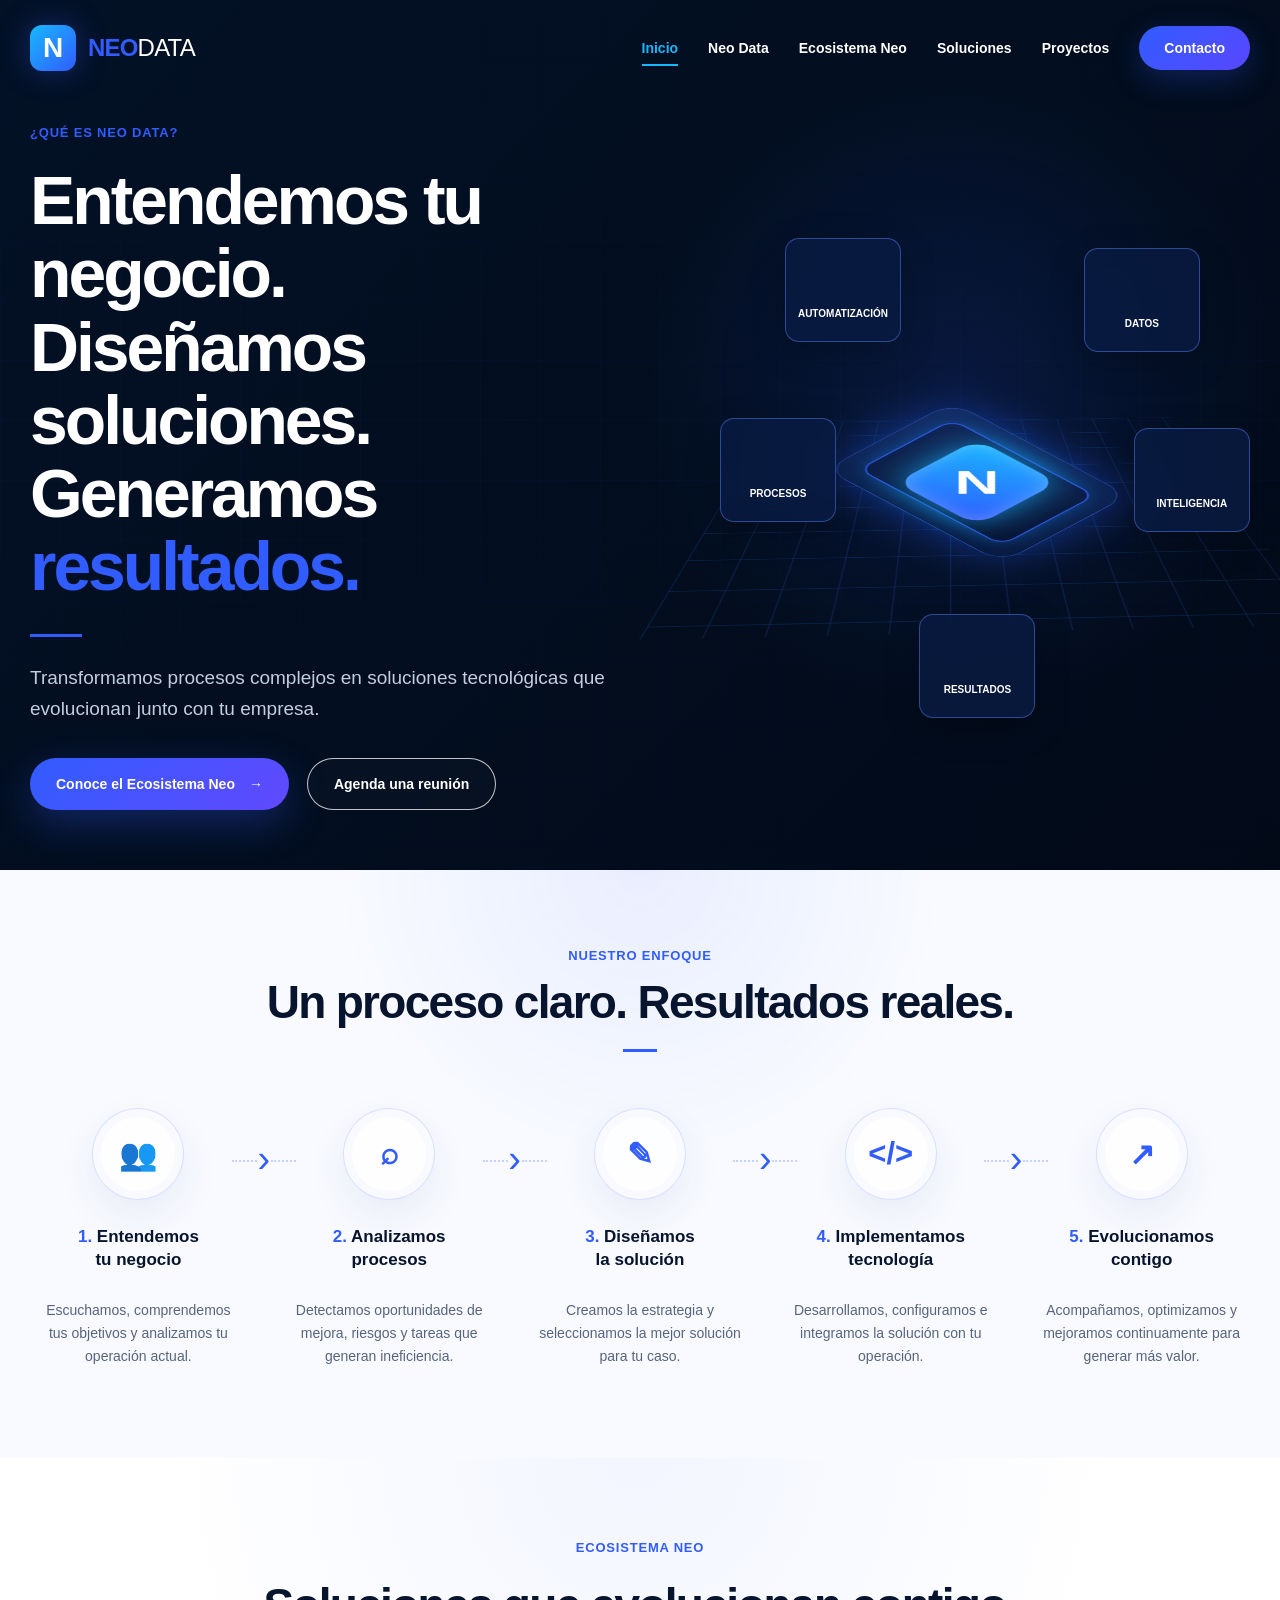
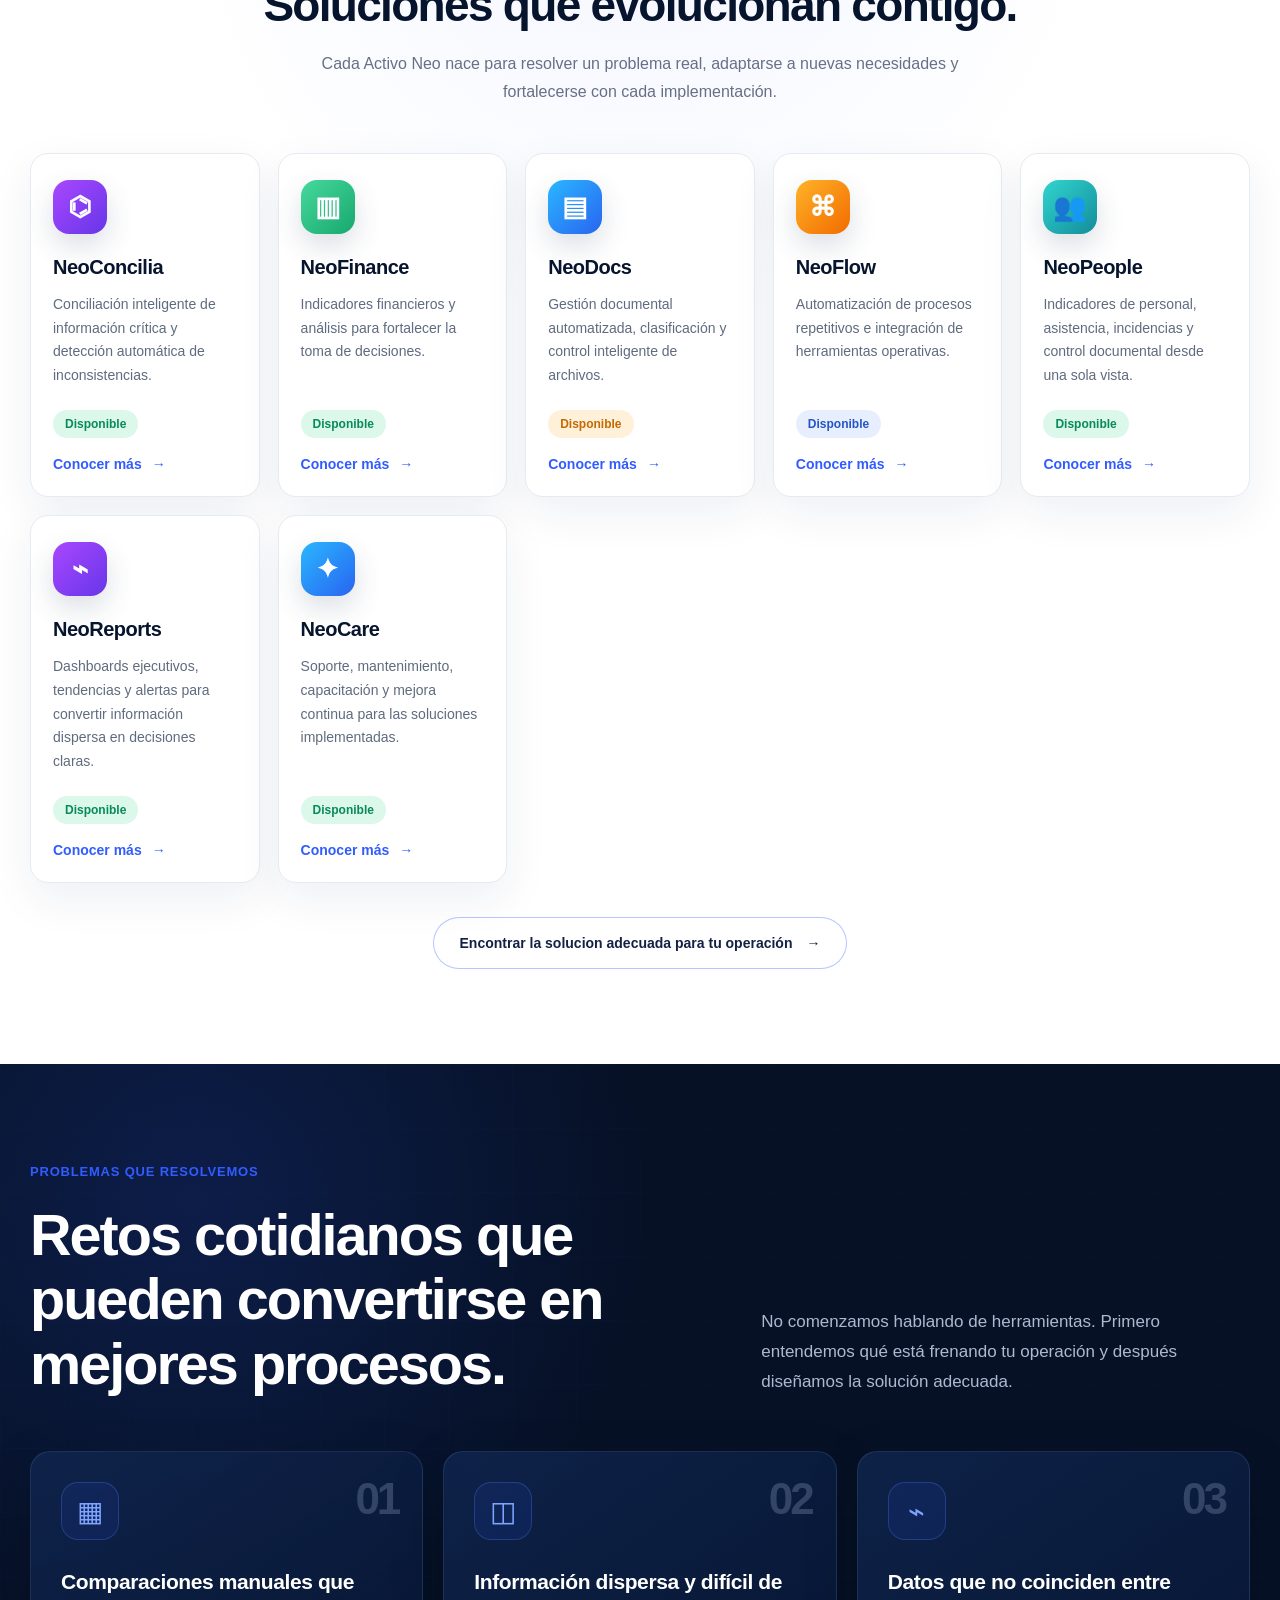
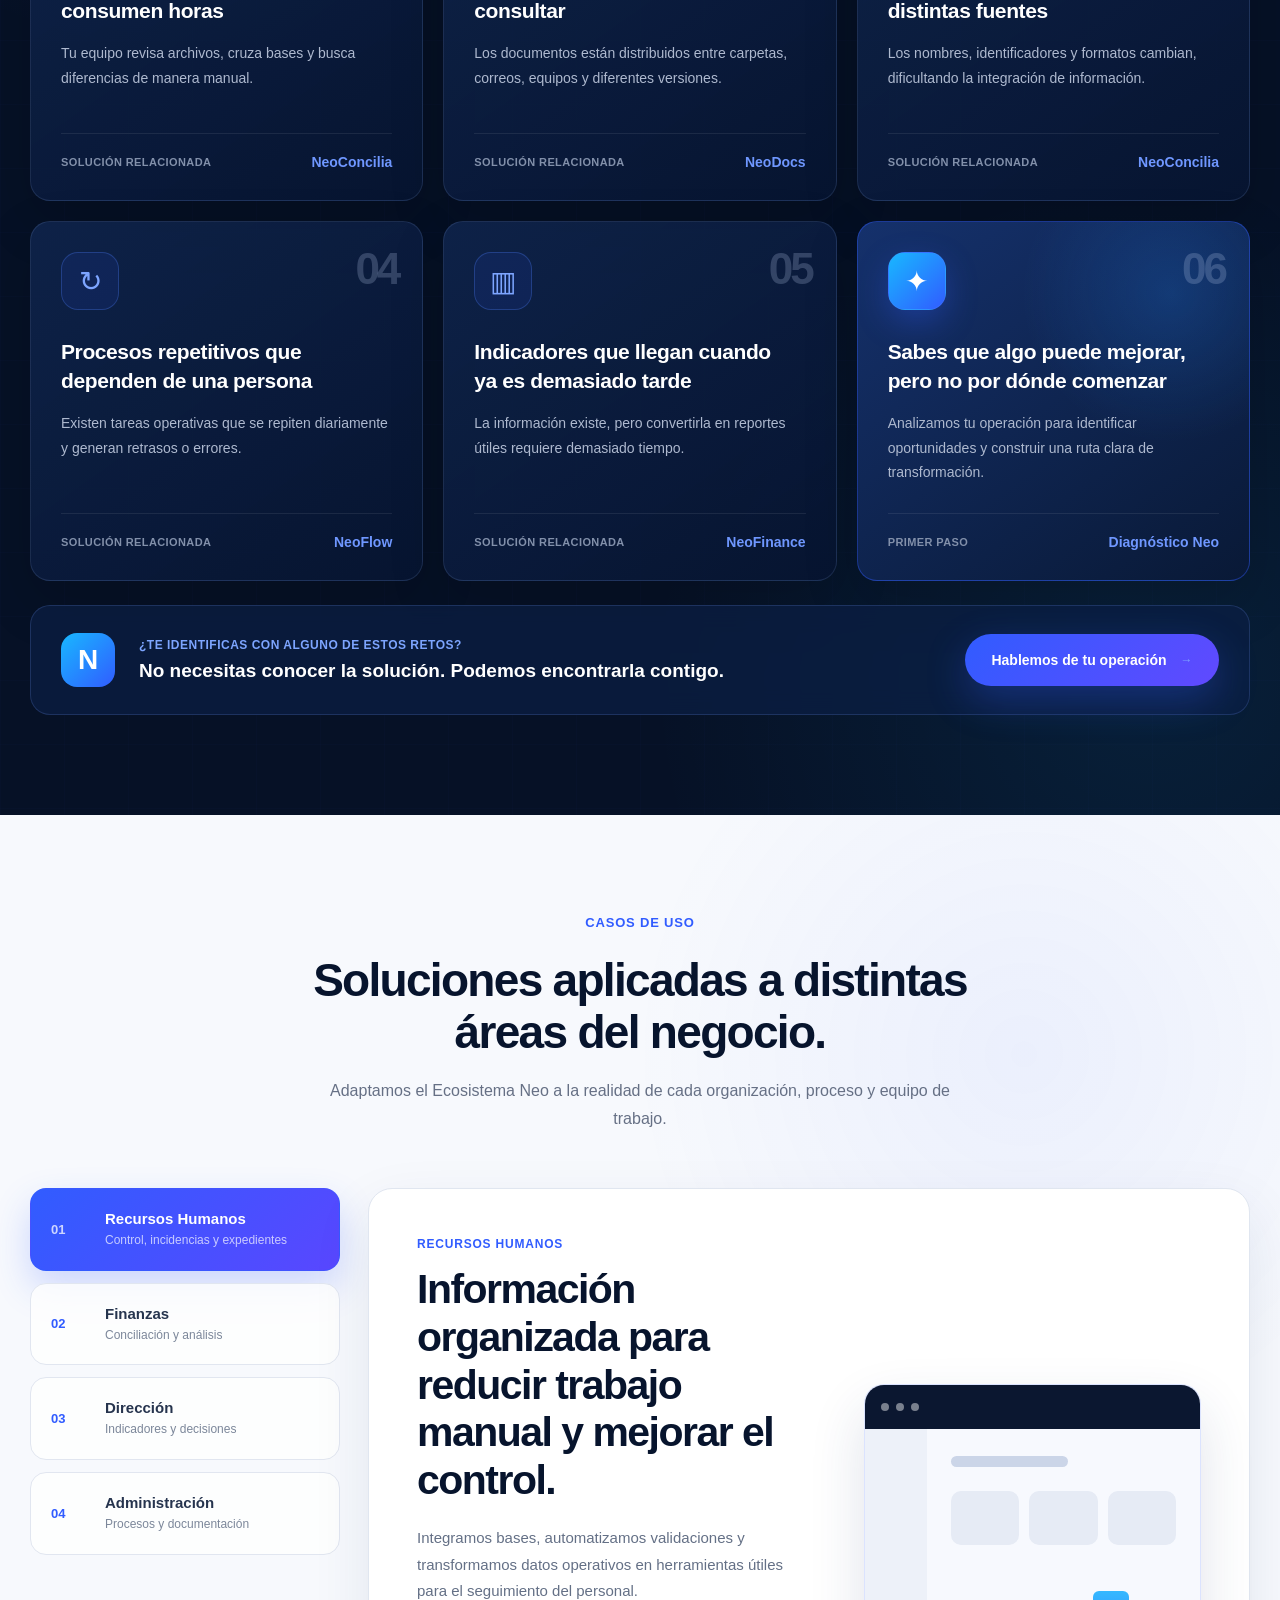
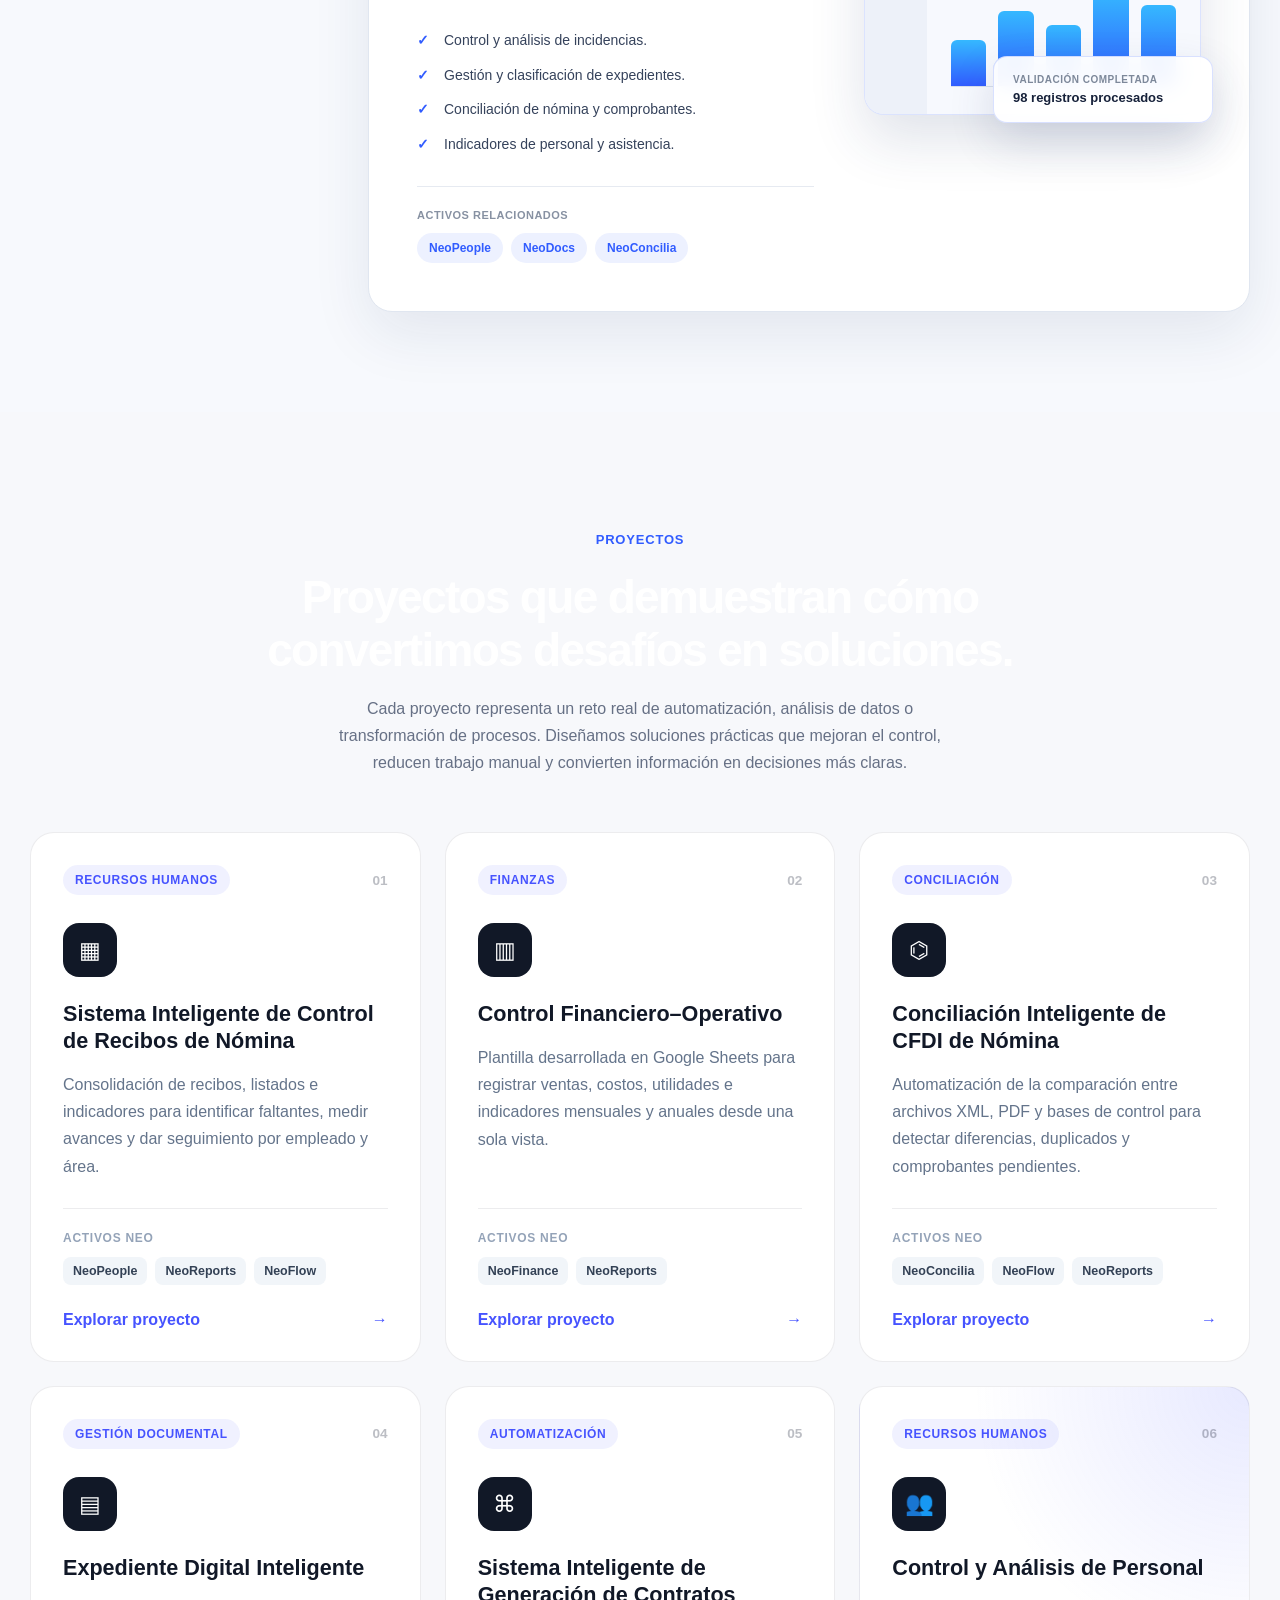
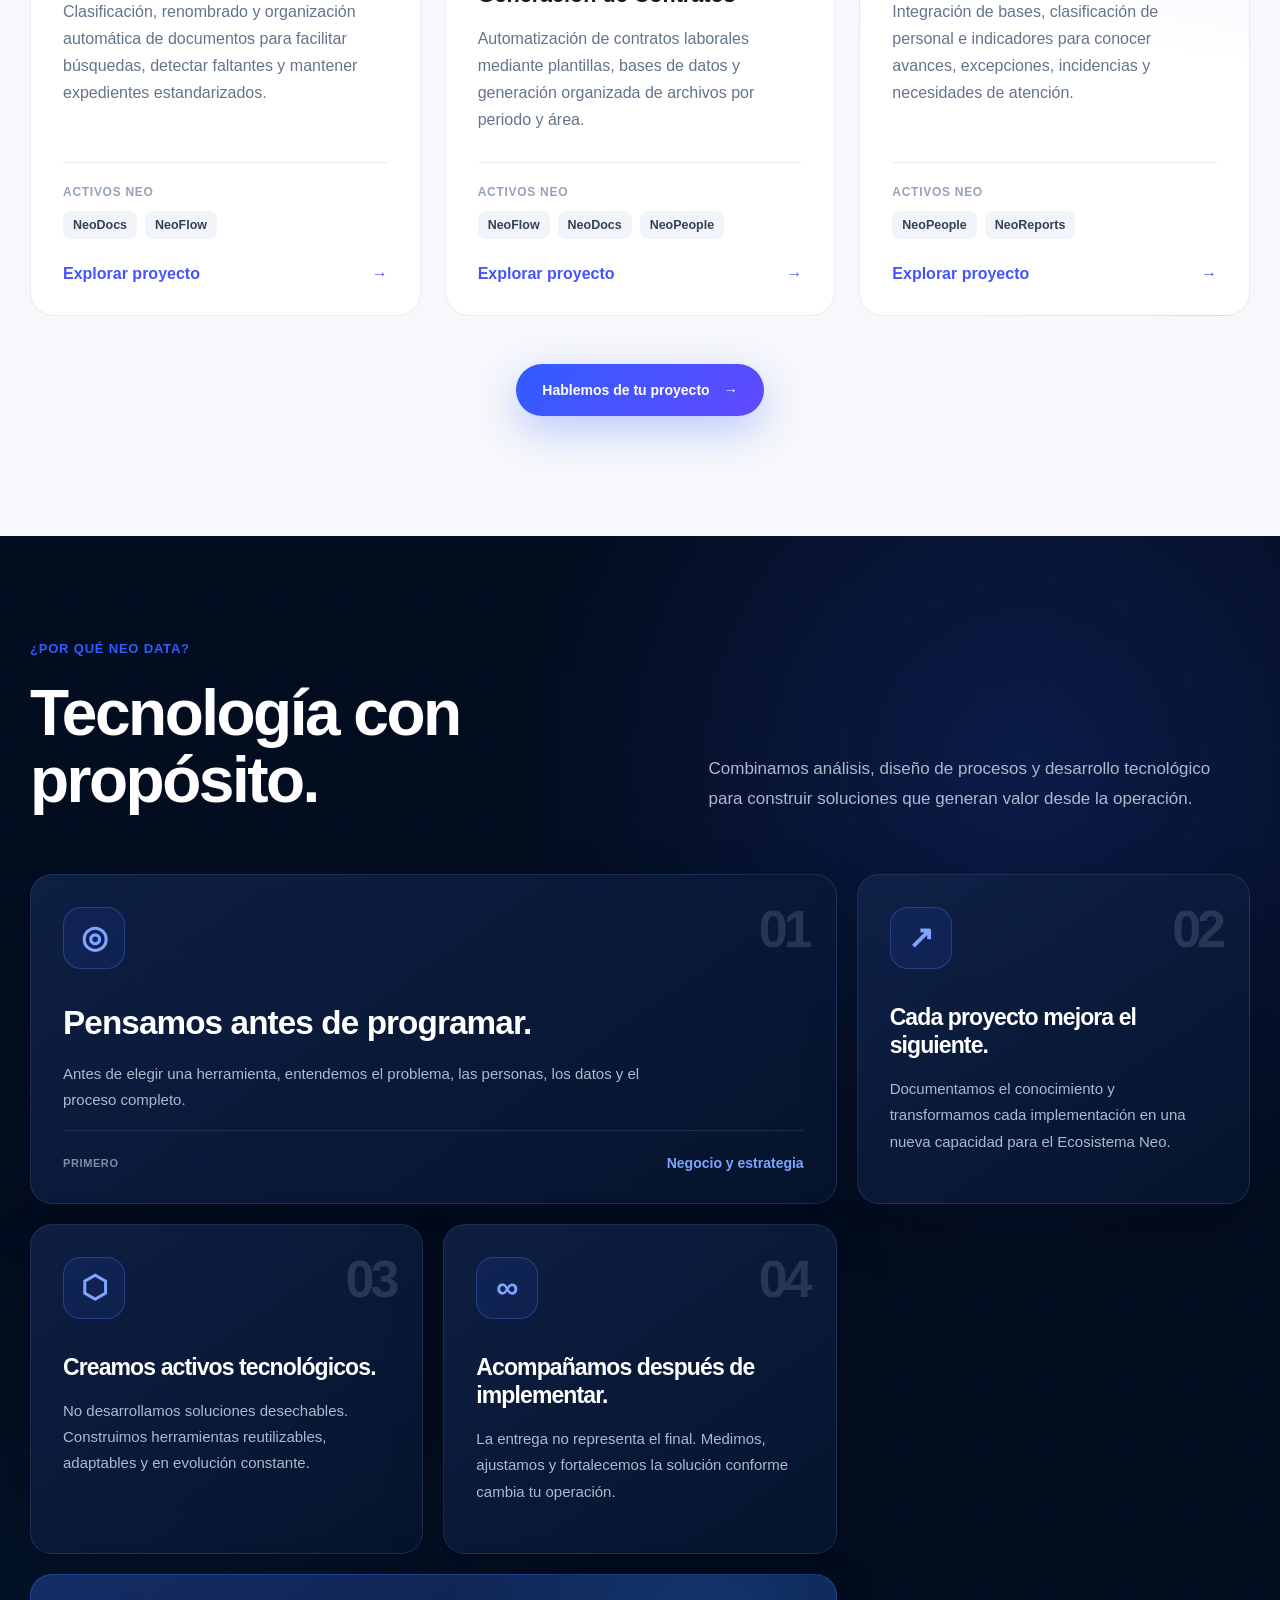
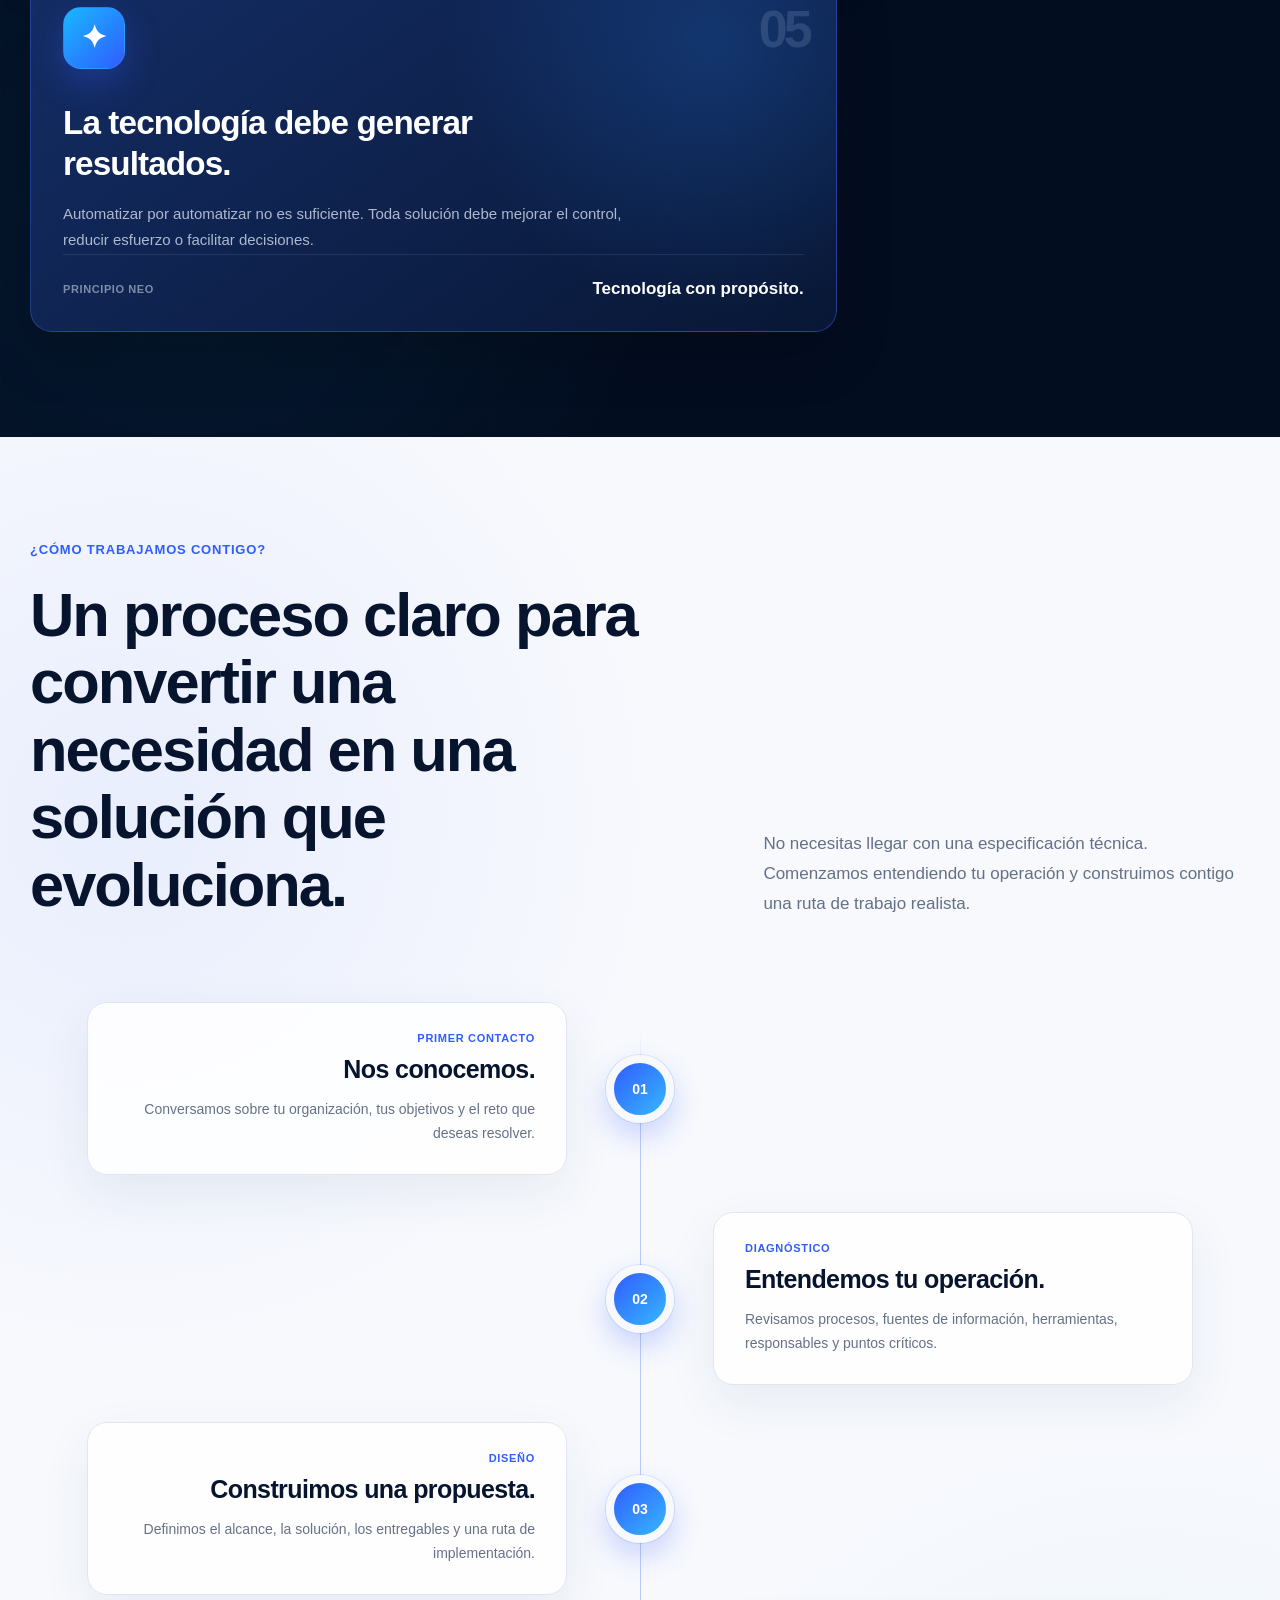
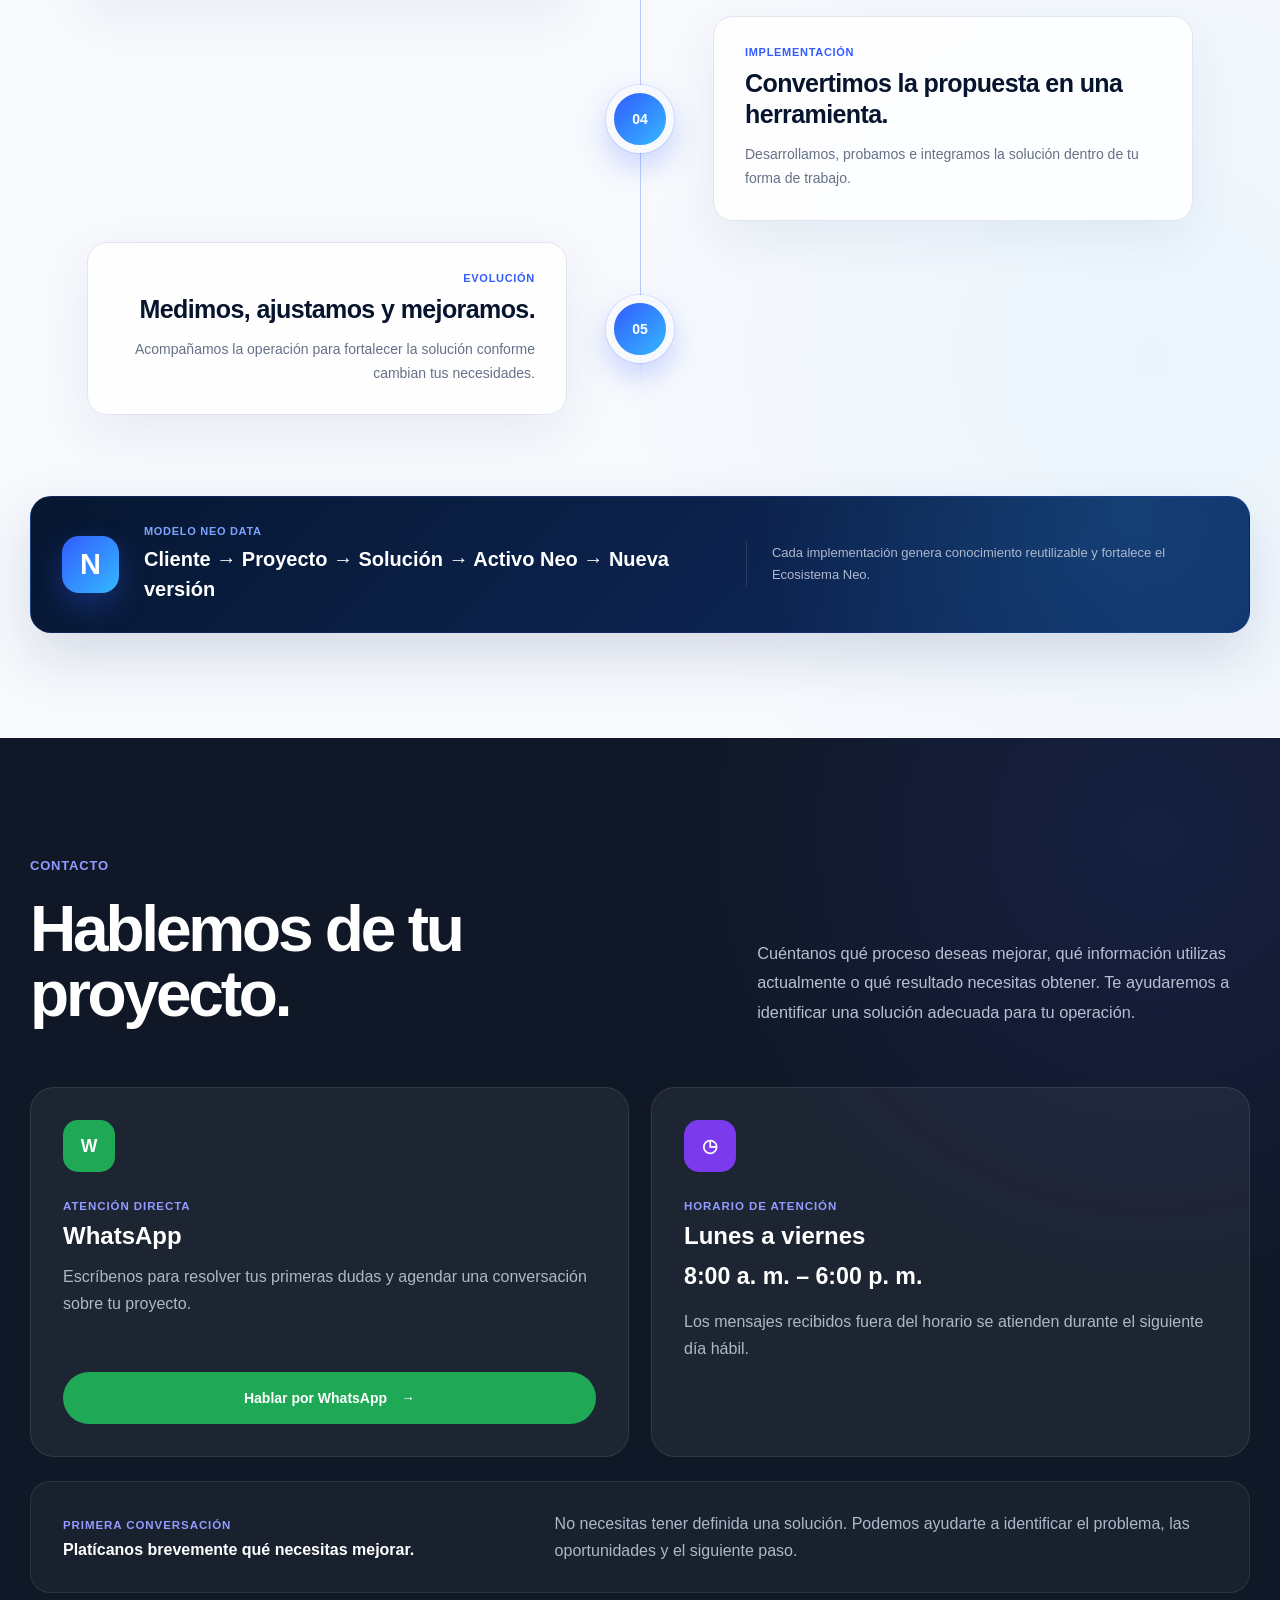
==== commit 8e35fce4: "Actualizacion de iconos del ecosistema" ====
--- a/index.html
+++ b/index.html
@@ -85,30 +85,64 @@
               </div>
             </div>
 
-            <div class="visual-card card-automation">
-              <span class="visual-icon">⚙</span>
-              <span>Automatización</span>
-            </div>
-
-            <div class="visual-card card-data">
-              <span class="visual-icon">▥</span>
-              <span>Datos</span>
-            </div>
-
-            <div class="visual-card card-process">
-              <span class="visual-icon">⌘</span>
-              <span>Procesos</span>
-            </div>
-
-            <div class="visual-card card-intelligence">
-              <span class="visual-icon">✦</span>
-              <span>Inteligencia</span>
-            </div>
-
-            <div class="visual-card card-results">
-              <span class="visual-icon">✓</span>
-              <span>Resultados</span>
-            </div>
+            <div class="visual-card card-automation">
+              <span class="visual-icon" aria-hidden="true">
+                <svg viewBox="0 0 24 24" role="img">
+                  <circle cx="12" cy="12" r="3.2"></circle>
+                  <path d="M12 2.8v2.1M12 19.1v2.1M2.8 12h2.1M19.1 12h2.1M5.5 5.5 7 7M17 17l1.5 1.5M18.5 5.5 17 7M7 17l-1.5 1.5"></path>
+                  <circle cx="12" cy="12" r="7.1"></circle>
+                </svg>
+              </span>
+              <span>Automatización</span>
+            </div>
+
+            <div class="visual-card card-data">
+              <span class="visual-icon" aria-hidden="true">
+                <svg viewBox="0 0 24 24" role="img">
+                  <ellipse cx="12" cy="5" rx="7.2" ry="2.8"></ellipse>
+                  <path d="M4.8 5v5c0 1.6 3.2 2.8 7.2 2.8s7.2-1.2 7.2-2.8V5M4.8 10v5c0 1.6 3.2 2.8 7.2 2.8s7.2-1.2 7.2-2.8v-5M4.8 15v4c0 1.6 3.2 2.8 7.2 2.8s7.2-1.2 7.2-2.8v-4"></path>
+                </svg>
+              </span>
+              <span>Datos</span>
+            </div>
+
+            <div class="visual-card card-process">
+              <span class="visual-icon" aria-hidden="true">
+                <svg viewBox="0 0 24 24" role="img">
+                  <circle cx="5" cy="6" r="2.2"></circle>
+                  <circle cx="19" cy="6" r="2.2"></circle>
+                  <circle cx="12" cy="18" r="2.2"></circle>
+                  <path d="M7.2 6h9.6M18 8l-4.7 7.8M10.7 15.8 6 8"></path>
+                  <path d="m14.8 4.5 2 1.5-2 1.5M14.8 14.3l-1.5 1.5.3 2.1M8.2 13.9 10.7 15l-.4-2.6"></path>
+                </svg>
+              </span>
+              <span>Procesos</span>
+            </div>
+
+            <div class="visual-card card-intelligence">
+              <span class="visual-icon" aria-hidden="true">
+                <svg viewBox="0 0 24 24" role="img">
+                  <path d="M9.5 4.2A3.4 3.4 0 0 0 6.2 8a3.5 3.5 0 0 0-.8 6.3A3.8 3.8 0 0 0 9.2 20H12V6.7a2.8 2.8 0 0 0-2.5-2.5ZM14.5 4.2A3.4 3.4 0 0 1 17.8 8a3.5 3.5 0 0 1 .8 6.3 3.8 3.8 0 0 1-3.8 5.7H12"></path>
+                  <path d="M7.2 9.2h2.1l1.2 1.5M16.8 9.2h-2.1l-1.2 1.5M7.4 15h2l1.1-1.4M16.6 15h-2l-1.1-1.4"></path>
+                  <circle cx="7" cy="9.2" r=".7"></circle>
+                  <circle cx="17" cy="9.2" r=".7"></circle>
+                  <circle cx="7.2" cy="15" r=".7"></circle>
+                  <circle cx="16.8" cy="15" r=".7"></circle>
+                </svg>
+              </span>
+              <span>Inteligencia</span>
+            </div>
+
+            <div class="visual-card card-results">
+              <span class="visual-icon" aria-hidden="true">
+                <svg viewBox="0 0 24 24" role="img">
+                  <path d="M4 20V9M10 20V5M16 20v-8M3 20h18"></path>
+                  <path d="m5 7 4-3 4 3 6-5"></path>
+                  <path d="m16.5 2 2.5.1-.1 2.5"></path>
+                </svg>
+              </span>
+              <span>Resultados</span>
+            </div>
           </div>
         </div>
       </section>
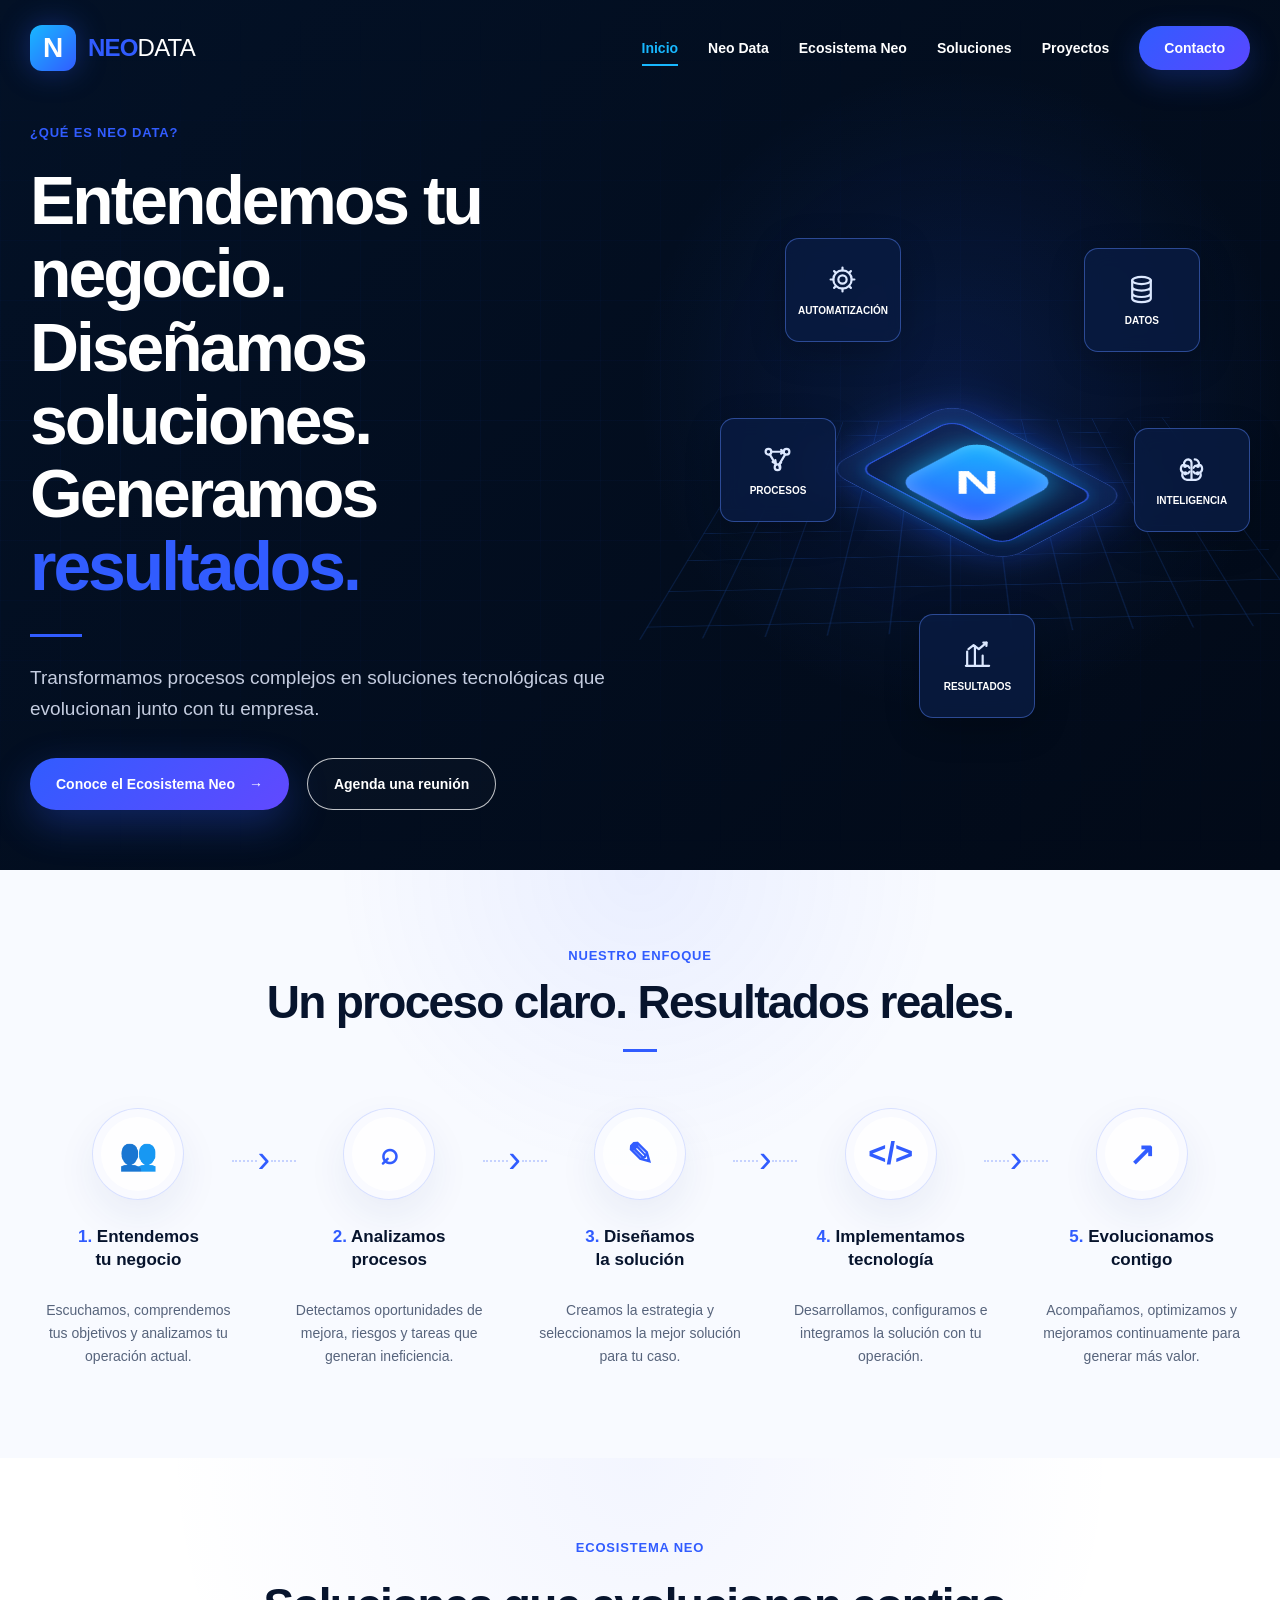
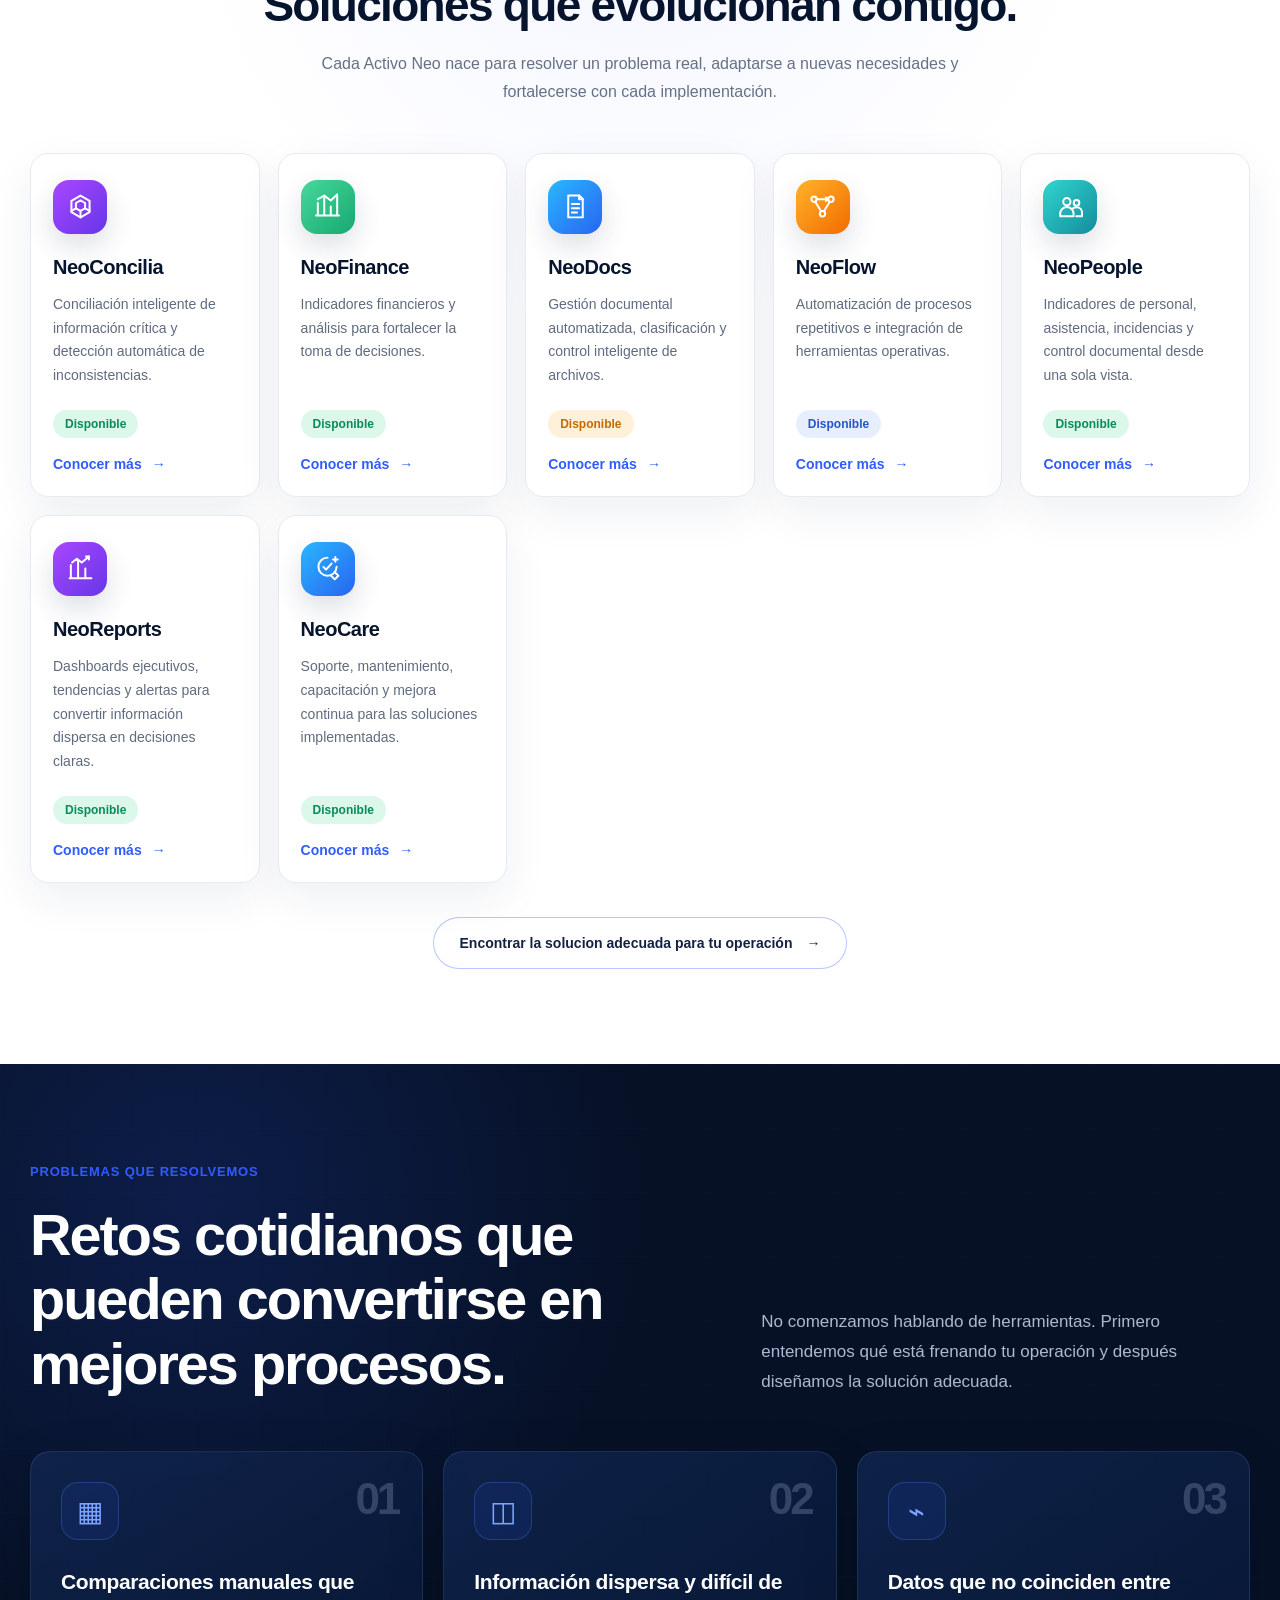
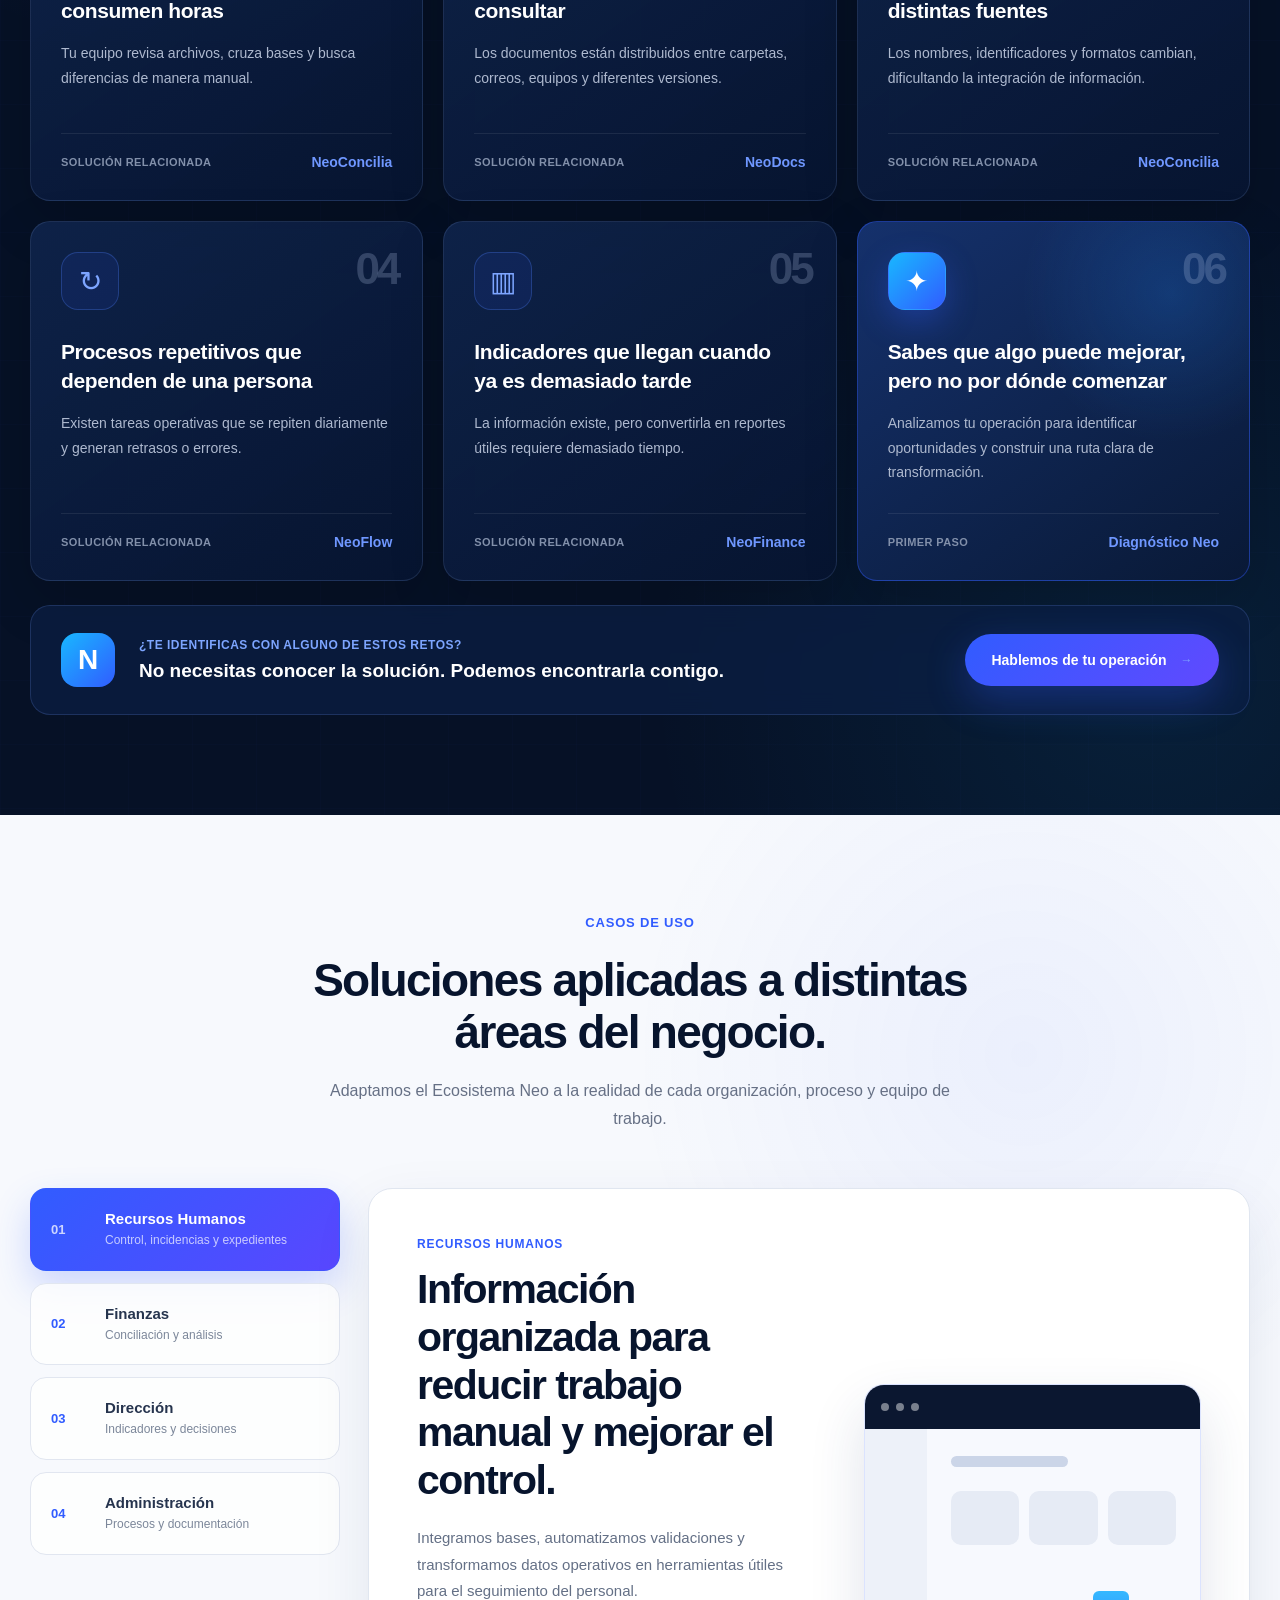
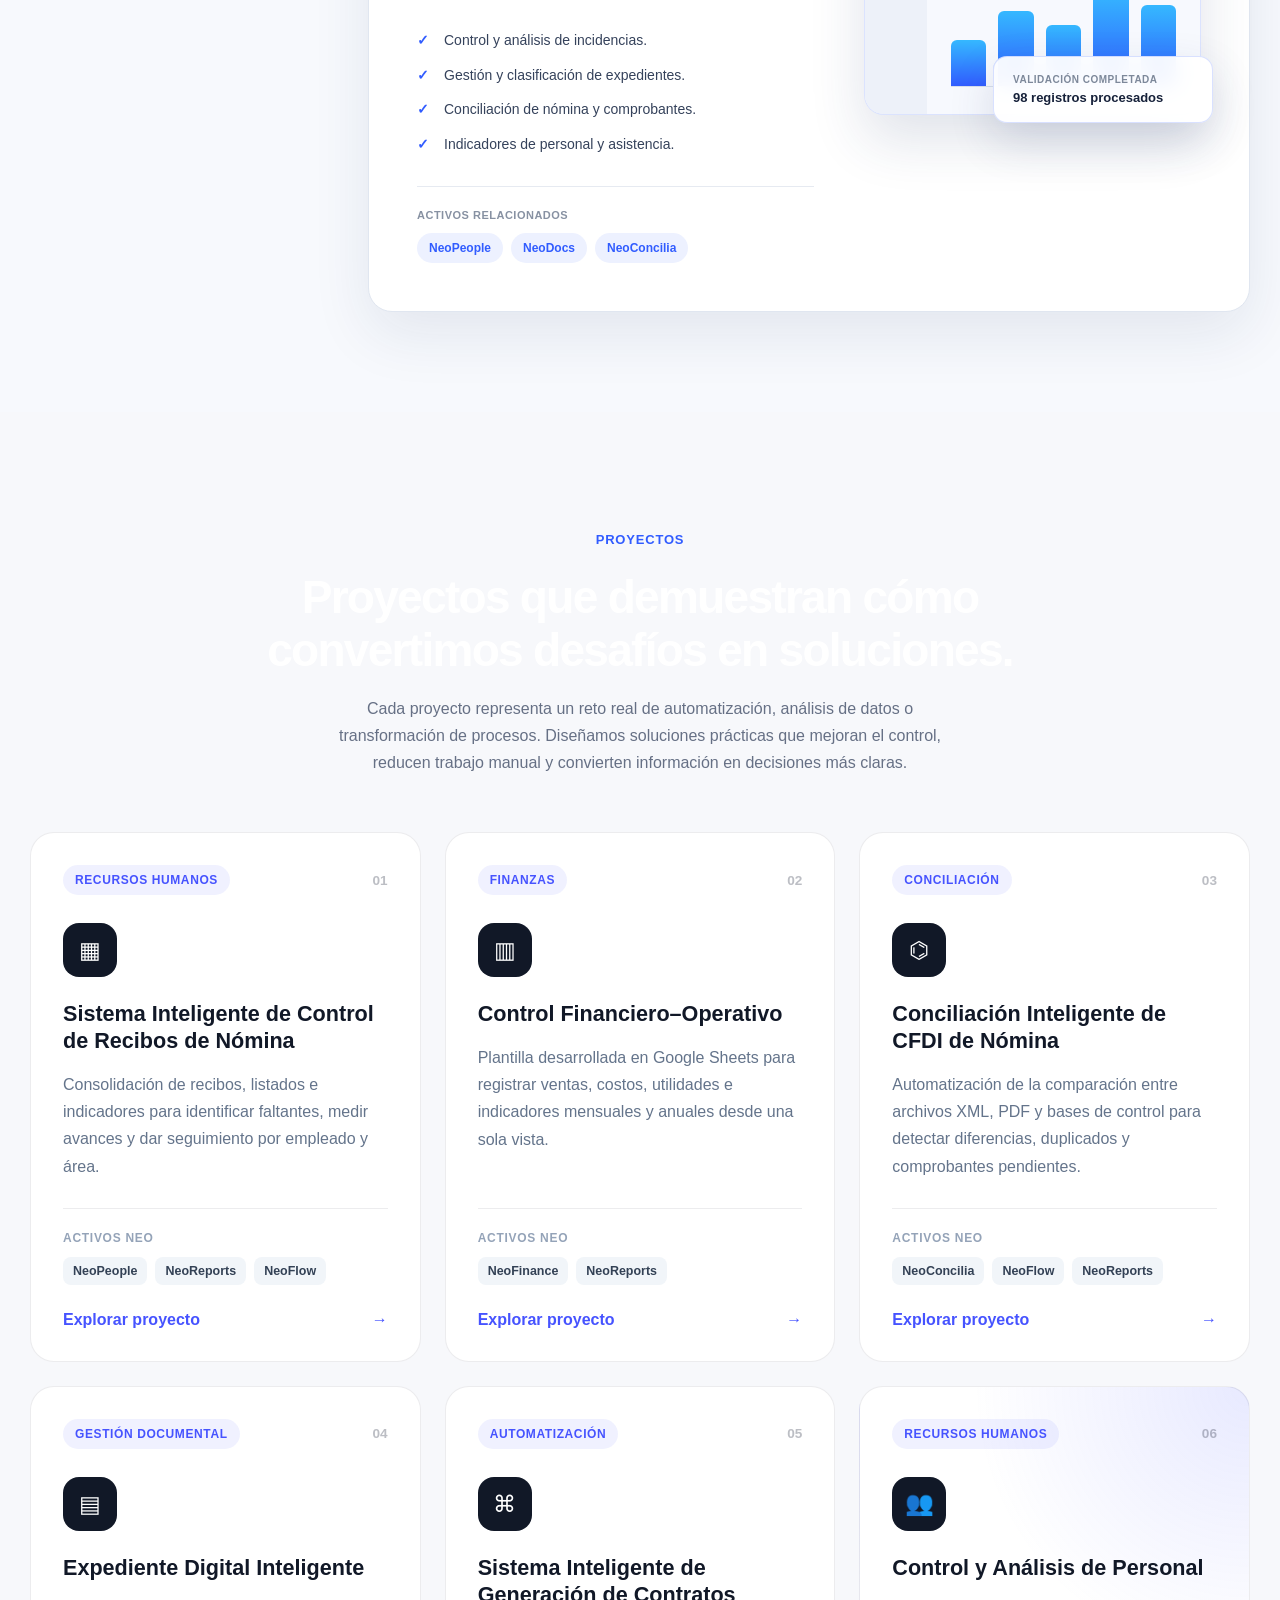
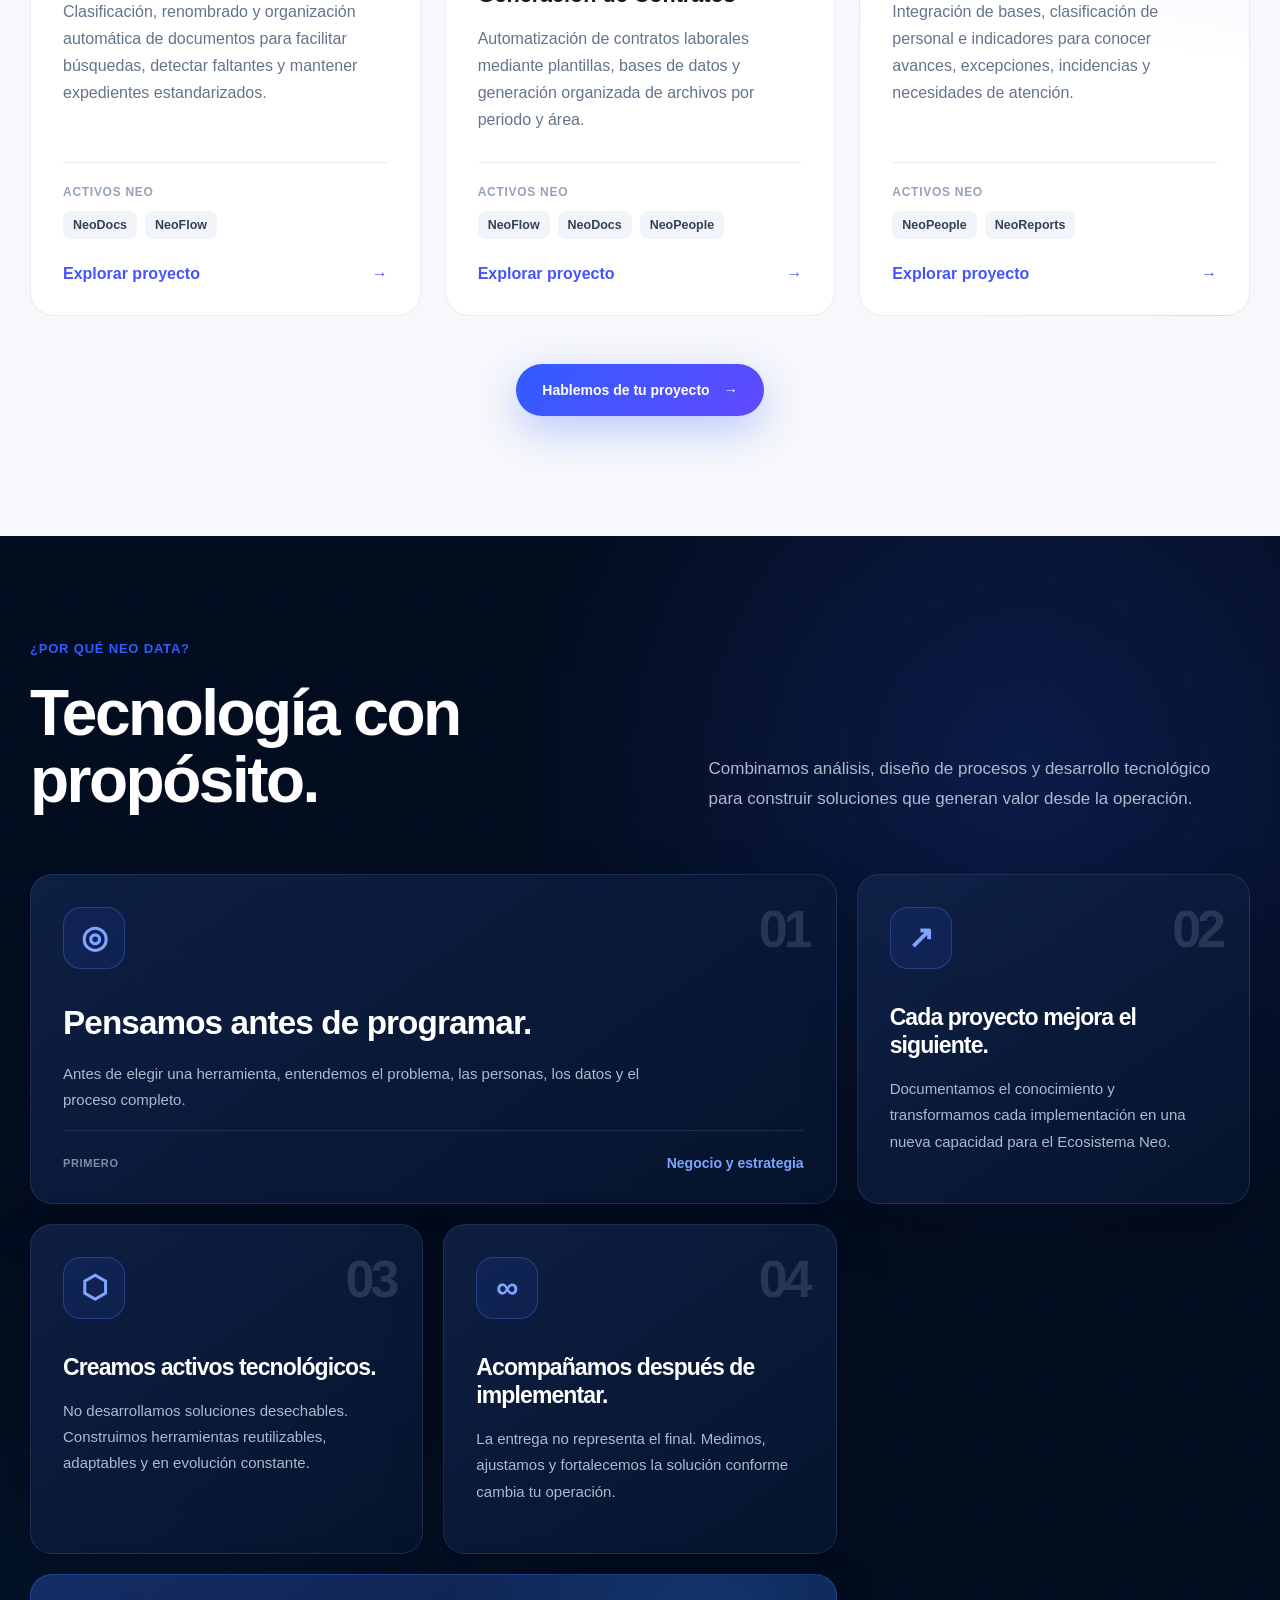
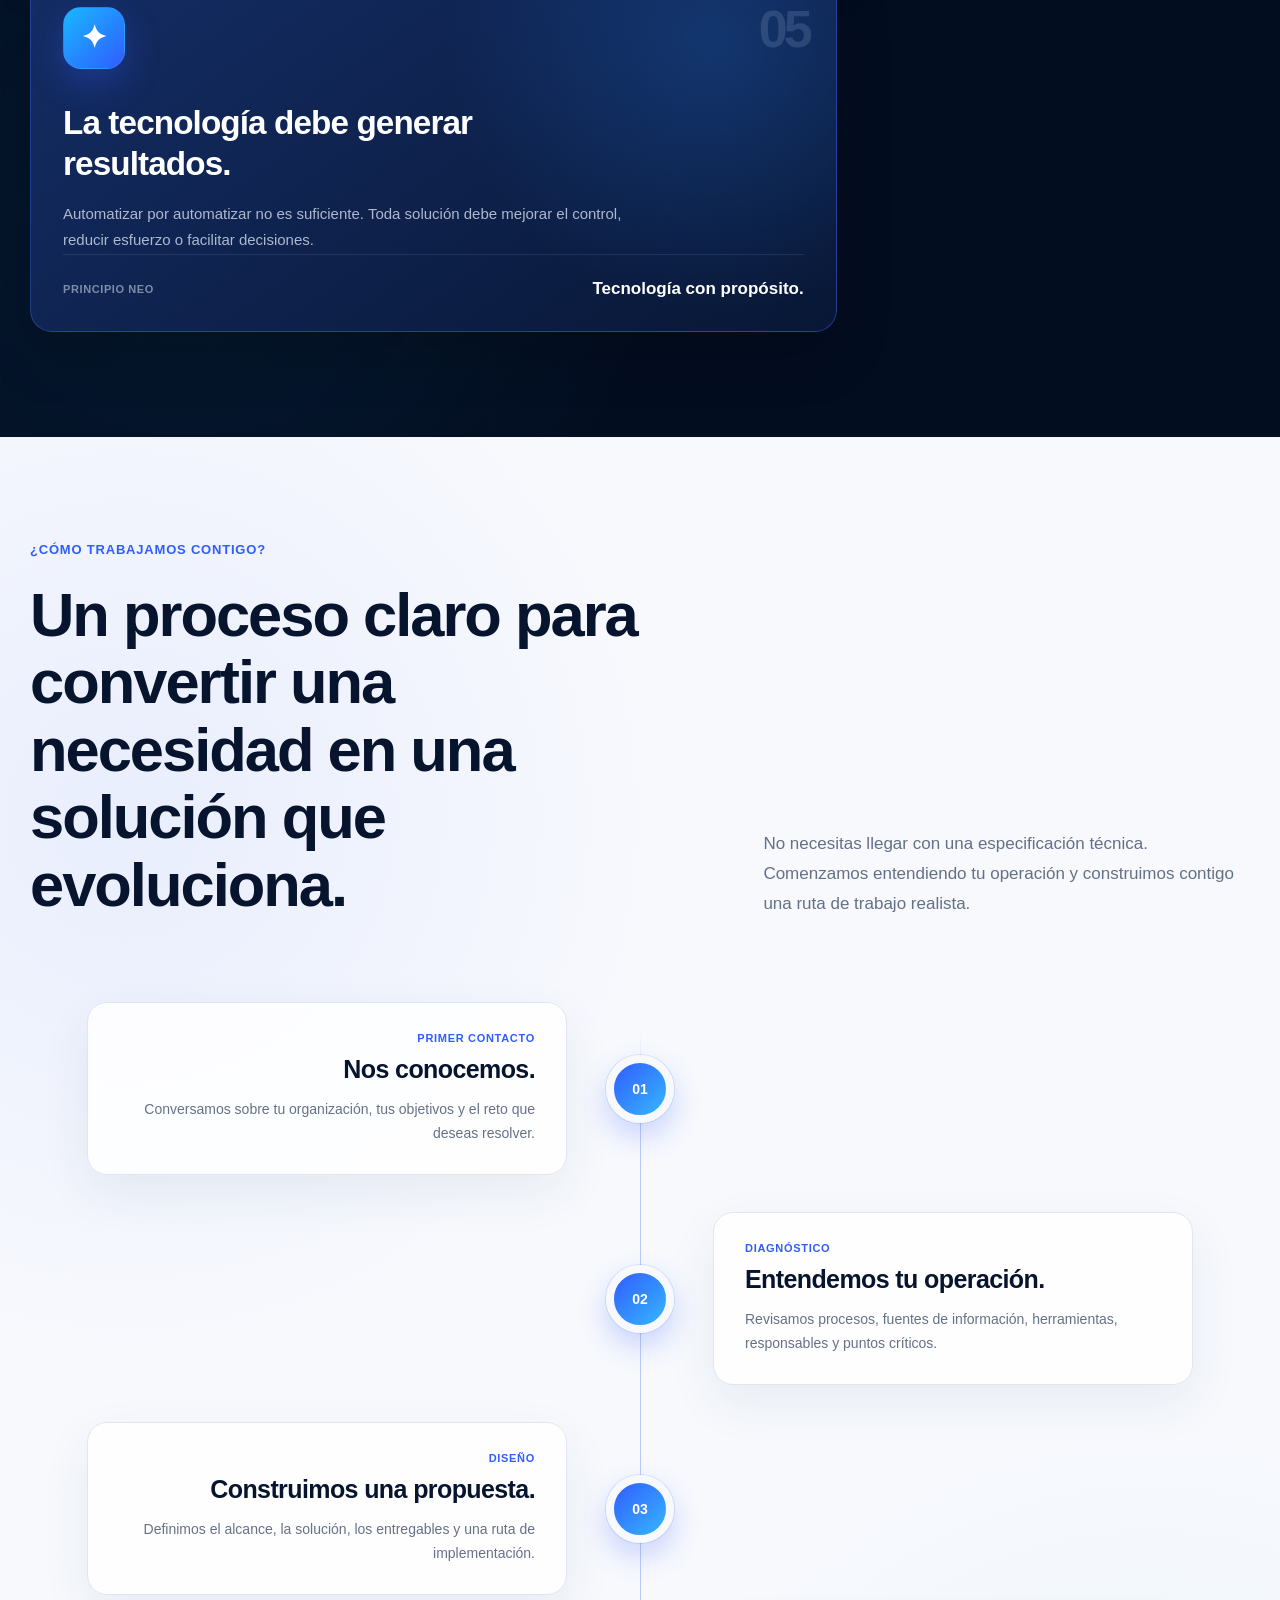
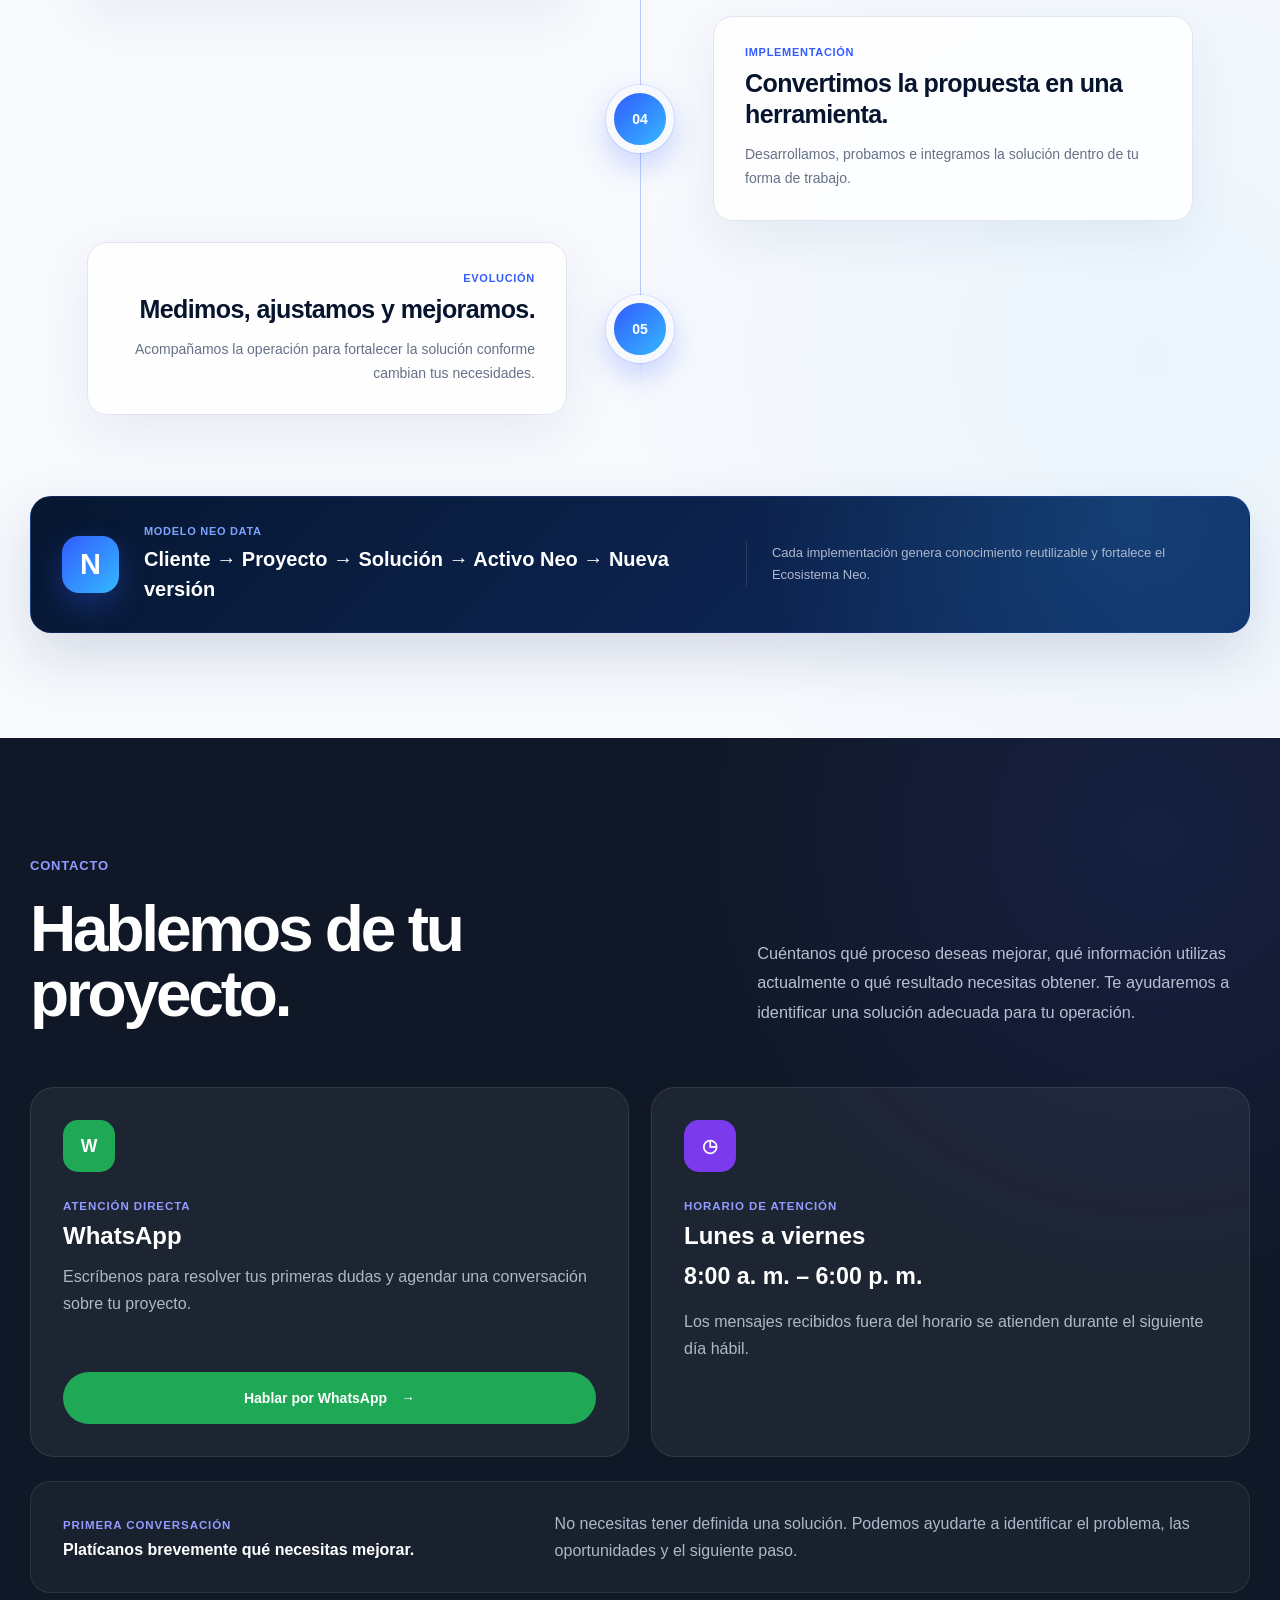
==== commit 8b3219b2: "Add files via upload" ====
--- a/index.html
+++ b/index.html
@@ -258,7 +258,13 @@
 
           <div class="assets-grid">
             <article class="asset-card">
-              <div class="asset-icon asset-icon-purple">⌬</div>
+              <div class="asset-icon asset-icon-purple" aria-hidden="true">
+                <svg viewBox="0 0 24 24">
+                  <path d="M12 3 4.5 7.3v9.4L12 21l7.5-4.3V7.3L12 3Z"></path>
+                  <path d="m8.2 9.1 3.8-2.2 3.8 2.2v4.4L12 15.7l-3.8-2.2V9.1Z"></path>
+                  <path d="M12 15.7V21M15.8 13.5l3.7 2.1M8.2 13.5l-3.7 2.1"></path>
+                </svg>
+              </div>
 
               <h3>NeoConcilia</h3>
 
@@ -276,7 +282,12 @@
             </article>
 
             <article class="asset-card">
-              <div class="asset-icon asset-icon-green">▥</div>
+              <div class="asset-icon asset-icon-green" aria-hidden="true">
+                <svg viewBox="0 0 24 24">
+                  <path d="M4 19V9M9.3 19V5M14.7 19v-7M20 19V3M2.5 19.5h19"></path>
+                  <path d="m4 6 5.3-3 5.4 4L20 2"></path>
+                </svg>
+              </div>
 
               <h3>NeoFinance</h3>
 
@@ -294,7 +305,12 @@
             </article>
 
             <article class="asset-card">
-              <div class="asset-icon asset-icon-blue">▤</div>
+              <div class="asset-icon asset-icon-blue" aria-hidden="true">
+                <svg viewBox="0 0 24 24">
+                  <path d="M6 2.8h9l3 3V21H6V2.8Z"></path>
+                  <path d="M15 2.8V6h3M9 10h6M9 13.5h6M9 17h4.2"></path>
+                </svg>
+              </div>
 
               <h3>NeoDocs</h3>
 
@@ -312,7 +328,15 @@
             </article>
 
             <article class="asset-card">
-              <div class="asset-icon asset-icon-orange">⌘</div>
+              <div class="asset-icon asset-icon-orange" aria-hidden="true">
+                <svg viewBox="0 0 24 24">
+                  <circle cx="5" cy="6" r="2.2"></circle>
+                  <circle cx="19" cy="6" r="2.2"></circle>
+                  <circle cx="12" cy="18" r="2.2"></circle>
+                  <path d="M7.2 6h9.6M18 8l-4.7 7.8M10.7 15.8 6 8"></path>
+                  <path d="m14.8 4.5 2 1.5-2 1.5"></path>
+                </svg>
+              </div>
 
               <h3>NeoFlow</h3>
 
@@ -330,7 +354,13 @@
             </article>
 
             <article class="asset-card">
-              <div class="asset-icon asset-icon-teal">👥</div>
+              <div class="asset-icon asset-icon-teal" aria-hidden="true">
+                <svg viewBox="0 0 24 24">
+                  <circle cx="9" cy="8" r="3"></circle>
+                  <circle cx="17" cy="9" r="2.3"></circle>
+                  <path d="M3.5 20v-2.2c0-3 2.4-5.3 5.5-5.3s5.5 2.3 5.5 5.3V20h-11ZM14.3 13.4c.8-.5 1.7-.8 2.7-.8 2.5 0 4.5 1.9 4.5 4.3V20h-4.8"></path>
+                </svg>
+              </div>
 
               <h3>NeoPeople</h3>
 
@@ -348,7 +378,13 @@
             </article>
 
             <article class="asset-card">
-              <div class="asset-icon asset-icon-purple">⌁</div>
+              <div class="asset-icon asset-icon-purple" aria-hidden="true">
+                <svg viewBox="0 0 24 24">
+                  <path d="M4 20V9M10 20V5M16 20v-8M3 20h18"></path>
+                  <path d="m5 7 4-3 4 3 6-5"></path>
+                  <path d="m16.5 2 2.5.1-.1 2.5"></path>
+                </svg>
+              </div>
 
               <h3>NeoReports</h3>
 
@@ -366,7 +402,14 @@
             </article>
 
             <article class="asset-card">
-              <div class="asset-icon asset-icon-blue">✦</div>
+              <div class="asset-icon asset-icon-blue" aria-hidden="true">
+                <svg viewBox="0 0 24 24">
+                  <path d="M12 3a7.5 7.5 0 1 0 7.5 7.5"></path>
+                  <path d="m8.7 10.8 2.1 2.1 4.5-5"></path>
+                  <path d="M18.5 2.5v4M16.5 4.5h4"></path>
+                  <path d="M17.8 14.8 21 18l-3 3-3.2-3.2"></path>
+                </svg>
+              </div>
 
               <h3>NeoCare</h3>
 
--- a/assets/css/styles.css
+++ b/assets/css/styles.css
@@ -351,7 +351,7 @@
   text-transform: uppercase;
 }
 
-.visual-icon {
+.visual-icon {
   color: #dce8ff;
   font-size: 31px;
 }
@@ -730,7 +730,7 @@
   box-shadow: 0 24px 55px rgba(21, 43, 90, 0.13);
 }
 
-.asset-icon {
+.asset-icon {
   width: 54px;
   height: 54px;
   margin-bottom: 22px;
@@ -740,8 +740,19 @@
   color: #ffffff;
   font-size: 27px;
   font-weight: 800;
-  box-shadow: 0 12px 28px rgba(36, 53, 94, 0.16);
-}
+  box-shadow: 0 12px 28px rgba(36, 53, 94, 0.16);
+}
+
+.asset-icon svg {
+  width: 29px;
+  height: 29px;
+  display: block;
+  fill: none;
+  stroke: currentColor;
+  stroke-width: 1.65;
+  stroke-linecap: round;
+  stroke-linejoin: round;
+}
 
 .asset-icon-purple {
   background: linear-gradient(135deg, #a947ff, #6736e8);
@@ -3028,4 +3039,15 @@
         gap: 18px;
         padding: 24px;
     }
-}+}
+
+.visual-icon svg {
+  width: 31px;
+  height: 31px;
+  display: block;
+  fill: none;
+  stroke: currentColor;
+  stroke-width: 1.7;
+  stroke-linecap: round;
+  stroke-linejoin: round;
+}
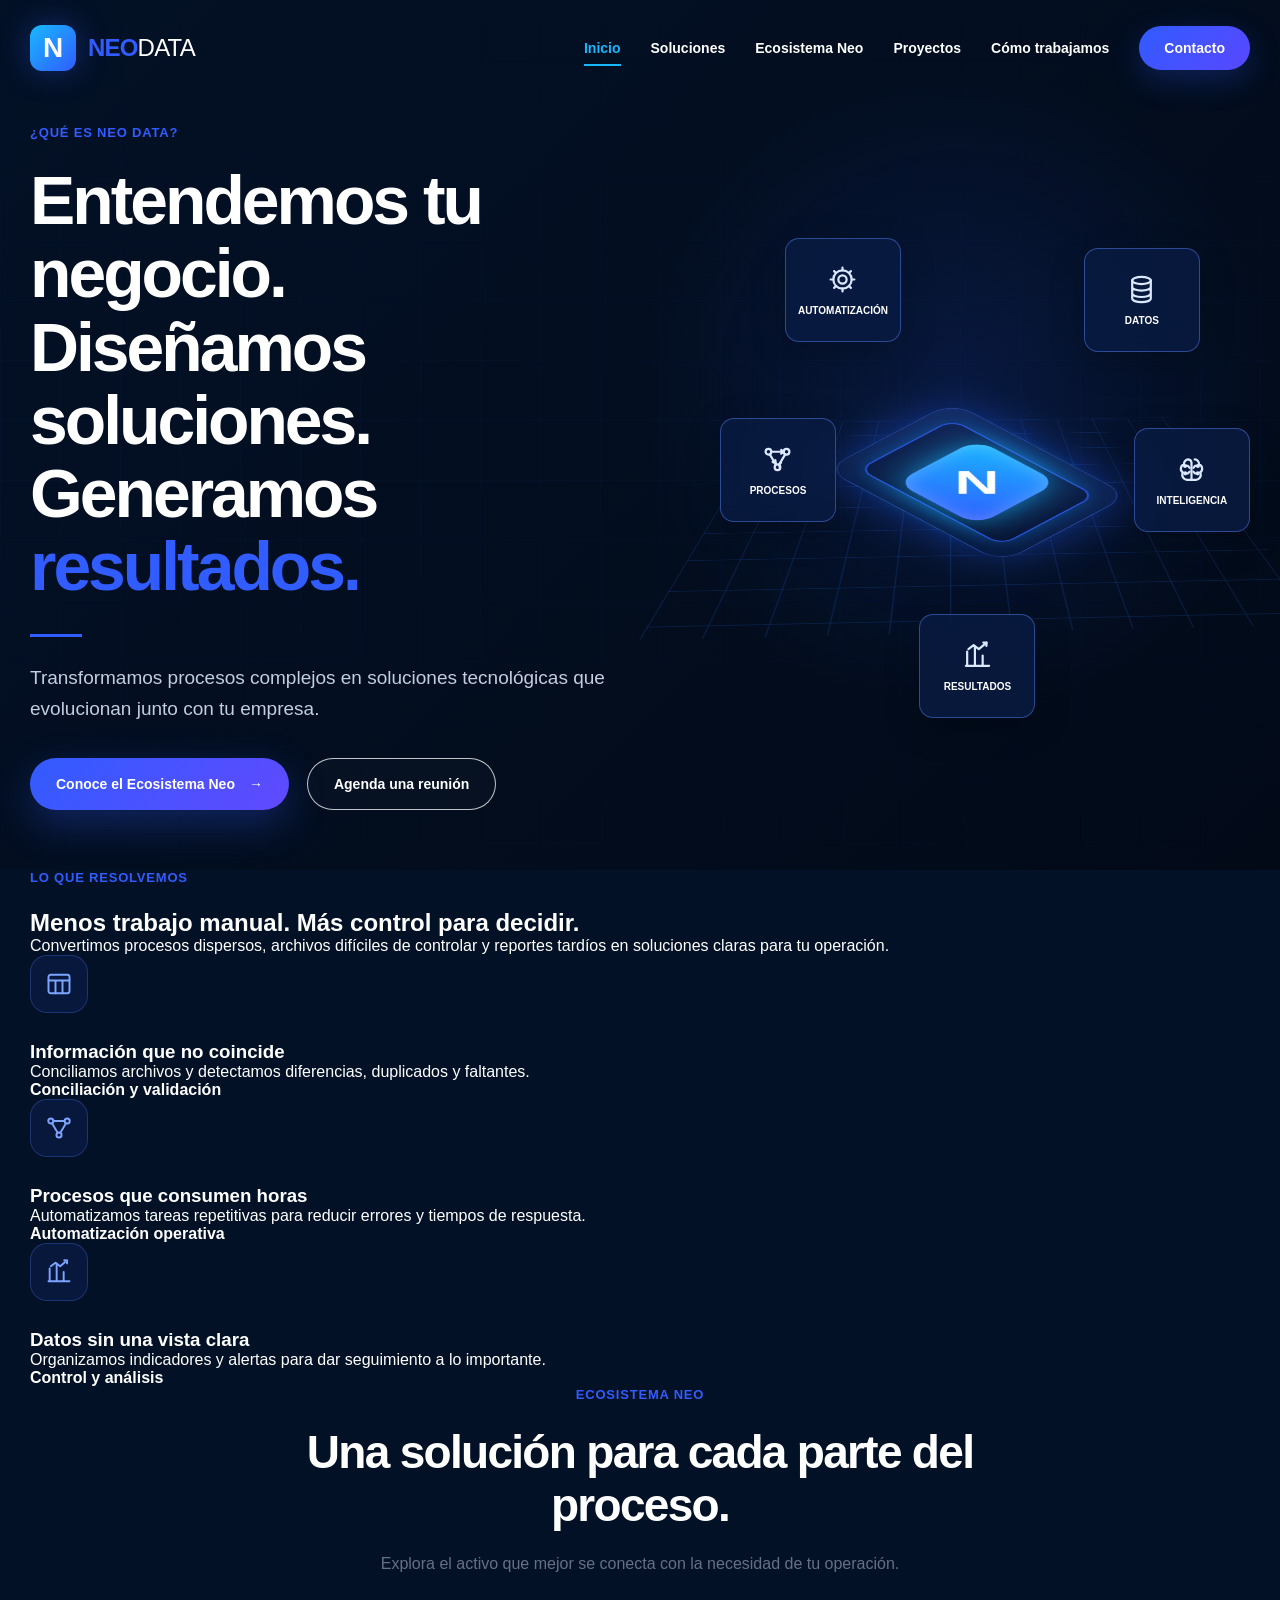
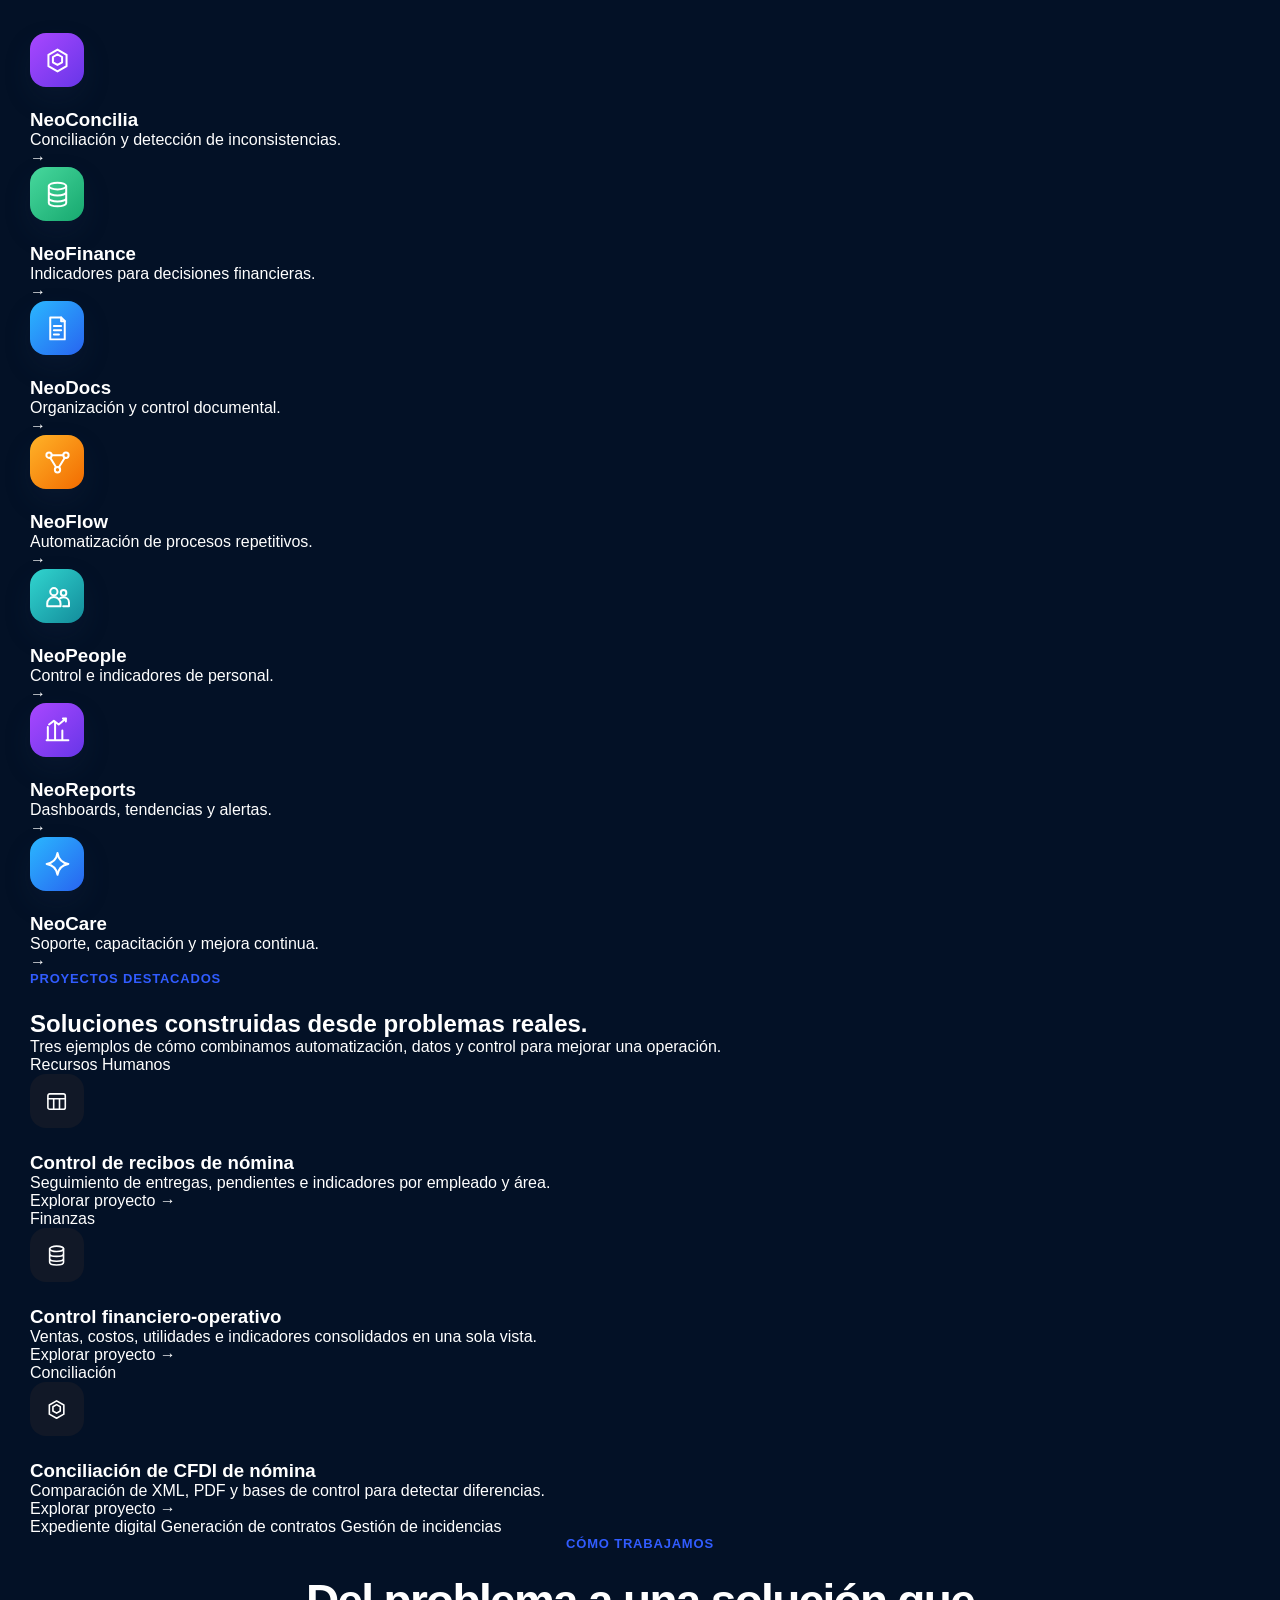
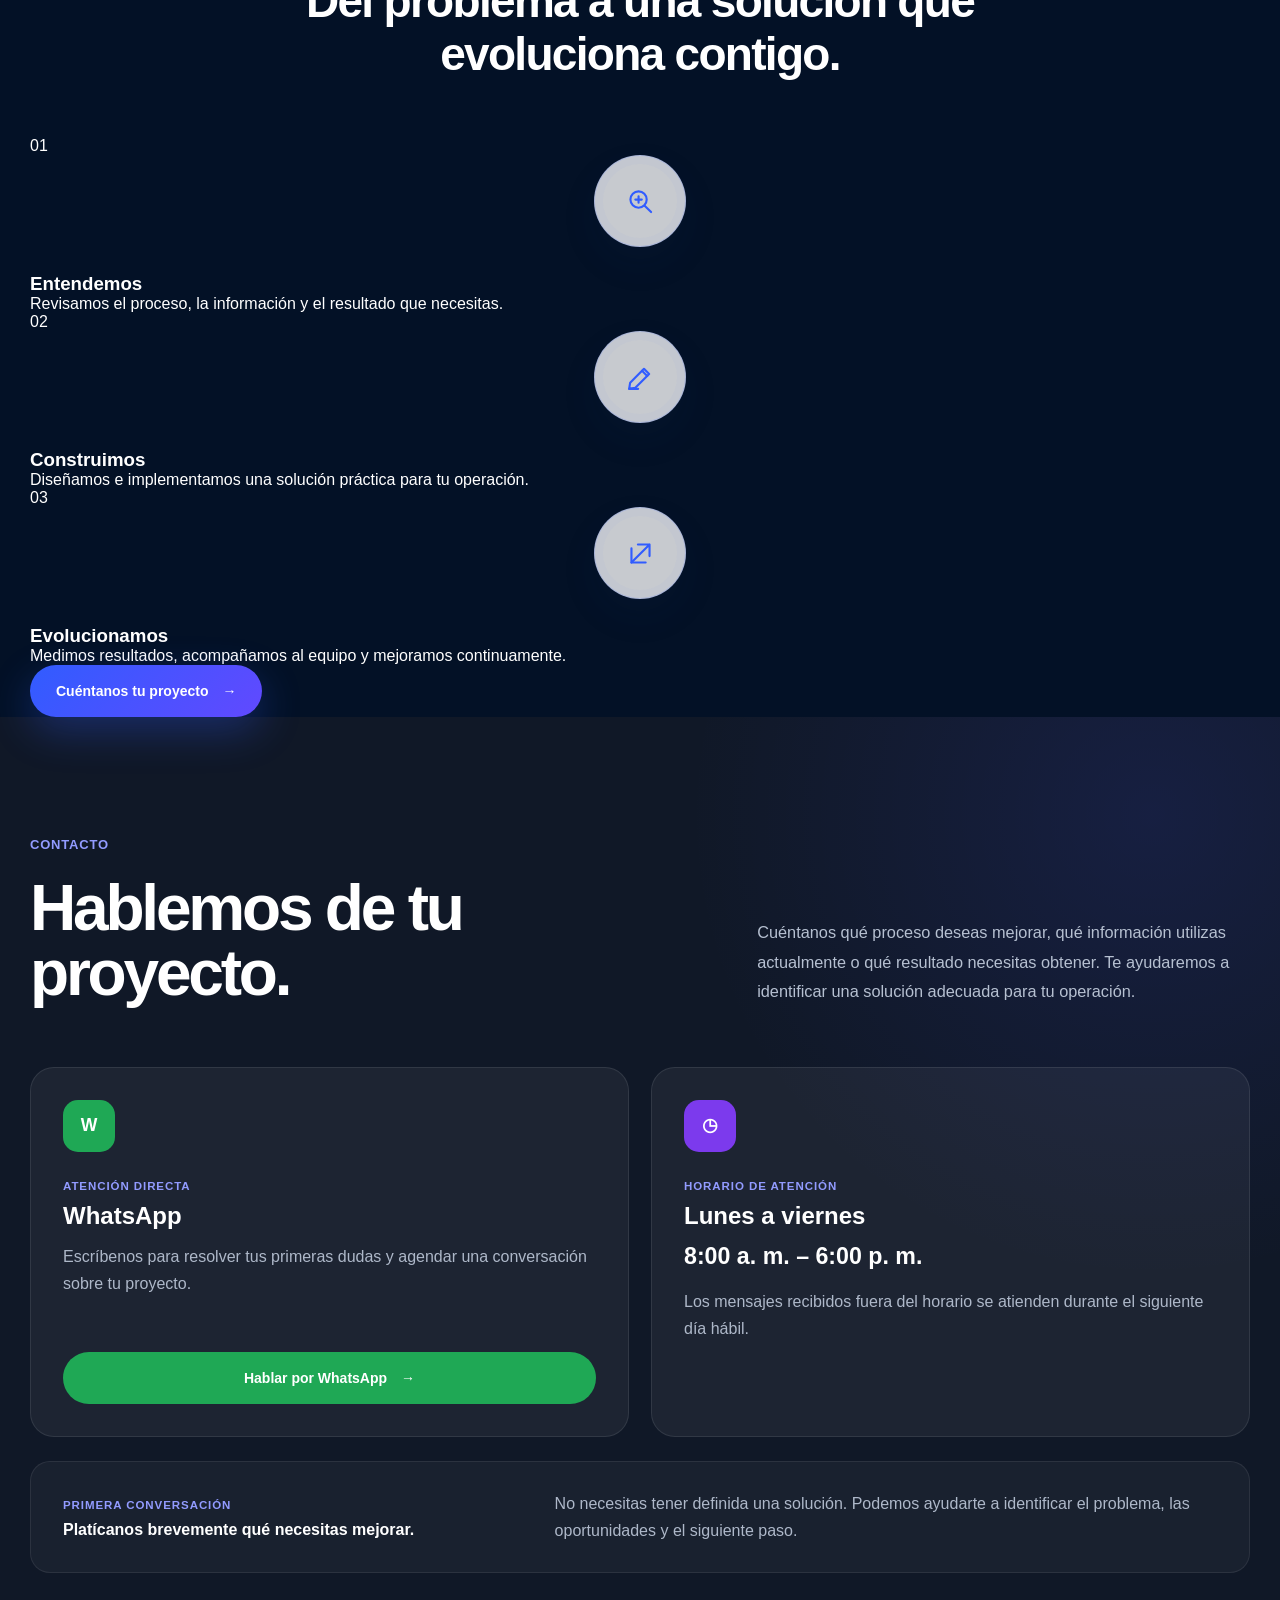
==== commit f3fab720: "Add files via upload" ====
--- a/index.html
+++ b/index.html
@@ -29,14 +29,14 @@
           ☰
         </button>
 
-        <nav class="main-navigation" aria-label="Navegación principal">
-          <a href="#inicio" class="active">Inicio</a>
-          <a href="#por-que-neo">Neo Data</a>
-          <a href="#ecosistema">Ecosistema Neo</a>
-          <a href="#soluciones">Soluciones</a>
-          <a href="#proyectos">Proyectos</a>
-          <a href="#contacto" class="navigation-button">Contacto</a>
-        </nav>
+        <nav class="main-navigation" aria-label="Navegación principal">
+          <a href="#inicio" class="active">Inicio</a>
+          <a href="#soluciones">Soluciones</a>
+          <a href="#ecosistema">Ecosistema Neo</a>
+          <a href="#proyectos">Proyectos</a>
+          <a href="#proceso">Cómo trabajamos</a>
+          <a href="#contacto" class="navigation-button">Contacto</a>
+        </nav>
       </div>
     </header>
 
@@ -145,9 +145,190 @@
             </div>
           </div>
         </div>
-      </section>
-
-      <section class="approach-section" id="neo-data">
+      </section>
+
+      <section class="compact-solutions" id="soluciones">
+        <div class="container">
+          <div class="compact-heading">
+            <div>
+              <p class="section-label">Lo que resolvemos</p>
+              <h2>Menos trabajo manual. Más control para decidir.</h2>
+            </div>
+            <p>
+              Convertimos procesos dispersos, archivos difíciles de controlar y
+              reportes tardíos en soluciones claras para tu operación.
+            </p>
+          </div>
+
+          <div class="compact-solutions-grid">
+            <article class="compact-solution-card">
+              <div class="problem-icon" aria-hidden="true">▦</div>
+              <h3>Información que no coincide</h3>
+              <p>Conciliamos archivos y detectamos diferencias, duplicados y faltantes.</p>
+              <strong>Conciliación y validación</strong>
+            </article>
+
+            <article class="compact-solution-card">
+              <div class="problem-icon" aria-hidden="true">⌘</div>
+              <h3>Procesos que consumen horas</h3>
+              <p>Automatizamos tareas repetitivas para reducir errores y tiempos de respuesta.</p>
+              <strong>Automatización operativa</strong>
+            </article>
+
+            <article class="compact-solution-card">
+              <div class="problem-icon" aria-hidden="true">⌁</div>
+              <h3>Datos sin una vista clara</h3>
+              <p>Organizamos indicadores y alertas para dar seguimiento a lo importante.</p>
+              <strong>Control y análisis</strong>
+            </article>
+          </div>
+        </div>
+      </section>
+
+      <section class="compact-ecosystem" id="ecosistema">
+        <div class="container">
+          <div class="section-heading compact-centered-heading">
+            <p class="section-label">Ecosistema Neo</p>
+            <h2>Una solución para cada parte del proceso.</h2>
+            <p class="section-description">
+              Explora el activo que mejor se conecta con la necesidad de tu operación.
+            </p>
+          </div>
+
+          <div class="compact-assets-grid">
+            <a href="./pages/neoconcilia.html" class="compact-asset-card">
+              <div class="asset-icon asset-icon-purple">⌬</div>
+              <div><h3>NeoConcilia</h3><p>Conciliación y detección de inconsistencias.</p></div>
+              <span>→</span>
+            </a>
+
+            <a href="./pages/neofinance.html" class="compact-asset-card">
+              <div class="asset-icon asset-icon-green">▥</div>
+              <div><h3>NeoFinance</h3><p>Indicadores para decisiones financieras.</p></div>
+              <span>→</span>
+            </a>
+
+            <a href="./pages/neodocs.html" class="compact-asset-card">
+              <div class="asset-icon asset-icon-blue">▤</div>
+              <div><h3>NeoDocs</h3><p>Organización y control documental.</p></div>
+              <span>→</span>
+            </a>
+
+            <a href="./pages/neoflow.html" class="compact-asset-card">
+              <div class="asset-icon asset-icon-orange">⌘</div>
+              <div><h3>NeoFlow</h3><p>Automatización de procesos repetitivos.</p></div>
+              <span>→</span>
+            </a>
+
+            <a href="./pages/neopeople.html" class="compact-asset-card">
+              <div class="asset-icon asset-icon-teal">👥</div>
+              <div><h3>NeoPeople</h3><p>Control e indicadores de personal.</p></div>
+              <span>→</span>
+            </a>
+
+            <a href="./pages/neoreports.html" class="compact-asset-card">
+              <div class="asset-icon asset-icon-purple">⌁</div>
+              <div><h3>NeoReports</h3><p>Dashboards, tendencias y alertas.</p></div>
+              <span>→</span>
+            </a>
+
+            <a href="./pages/neocare.html" class="compact-asset-card">
+              <div class="asset-icon asset-icon-blue">✦</div>
+              <div><h3>NeoCare</h3><p>Soporte, capacitación y mejora continua.</p></div>
+              <span>→</span>
+            </a>
+          </div>
+        </div>
+      </section>
+
+      <section class="compact-projects" id="proyectos">
+        <div class="container">
+          <div class="compact-heading compact-heading-light">
+            <div>
+              <p class="section-label">Proyectos destacados</p>
+              <h2>Soluciones construidas desde problemas reales.</h2>
+            </div>
+            <p>
+              Tres ejemplos de cómo combinamos automatización, datos y control para
+              mejorar una operación.
+            </p>
+          </div>
+
+          <div class="compact-projects-grid">
+            <article class="compact-project-card">
+              <div class="compact-project-top">
+                <span>Recursos Humanos</span>
+                <div class="project-icon" aria-hidden="true">▦</div>
+              </div>
+              <h3>Control de recibos de nómina</h3>
+              <p>Seguimiento de entregas, pendientes e indicadores por empleado y área.</p>
+              <a href="./proyectos/control-recibos.html">Explorar proyecto <span>→</span></a>
+            </article>
+
+            <article class="compact-project-card">
+              <div class="compact-project-top">
+                <span>Finanzas</span>
+                <div class="project-icon" aria-hidden="true">▥</div>
+              </div>
+              <h3>Control financiero-operativo</h3>
+              <p>Ventas, costos, utilidades e indicadores consolidados en una sola vista.</p>
+              <a href="./proyectos/control-financiero.html">Explorar proyecto <span>→</span></a>
+            </article>
+
+            <article class="compact-project-card">
+              <div class="compact-project-top">
+                <span>Conciliación</span>
+                <div class="project-icon" aria-hidden="true">⌬</div>
+              </div>
+              <h3>Conciliación de CFDI de nómina</h3>
+              <p>Comparación de XML, PDF y bases de control para detectar diferencias.</p>
+              <a href="./proyectos/conciliacion.html">Explorar proyecto <span>→</span></a>
+            </article>
+          </div>
+
+          <div class="compact-project-links">
+            <a href="./proyectos/expediente-digital.html">Expediente digital</a>
+            <a href="./proyectos/contratos.html">Generación de contratos</a>
+            <a href="./proyectos/incidencias.html">Gestión de incidencias</a>
+          </div>
+        </div>
+      </section>
+
+      <section class="compact-process" id="proceso">
+        <div class="container">
+          <div class="section-heading compact-centered-heading">
+            <p class="section-label">Cómo trabajamos</p>
+            <h2>Del problema a una solución que evoluciona contigo.</h2>
+          </div>
+
+          <div class="compact-process-grid">
+            <article>
+              <span>01</span>
+              <div class="step-icon">⌕</div>
+              <h3>Entendemos</h3>
+              <p>Revisamos el proceso, la información y el resultado que necesitas.</p>
+            </article>
+            <article>
+              <span>02</span>
+              <div class="step-icon">✎</div>
+              <h3>Construimos</h3>
+              <p>Diseñamos e implementamos una solución práctica para tu operación.</p>
+            </article>
+            <article>
+              <span>03</span>
+              <div class="step-icon">↗</div>
+              <h3>Evolucionamos</h3>
+              <p>Medimos resultados, acompañamos al equipo y mejoramos continuamente.</p>
+            </article>
+          </div>
+
+          <div class="compact-process-action">
+            <a href="#contacto" class="button button-primary">Cuéntanos tu proyecto <span>→</span></a>
+          </div>
+        </div>
+      </section>
+
+      <section class="approach-section" id="neo-data-legacy" hidden>
         <div class="container">
           <div class="section-heading">
             <p class="section-label">Nuestro enfoque</p>
@@ -243,7 +424,7 @@
       </section>
 
 
-      <section class="ecosystem-section" id="ecosistema">
+      <section class="ecosystem-section" id="ecosistema-legacy" hidden>
         <div class="container">
           <div class="section-heading">
             <p class="section-label">Ecosistema Neo</p>
@@ -436,7 +617,7 @@
         </div>
       </section>
 
-      <section class="problems-section" id="soluciones">
+      <section class="problems-section" id="soluciones-legacy" hidden>
         <div class="container">
           <div class="problems-heading">
             <div>
@@ -580,7 +761,7 @@
         </div>
       </section>
 
-      <section class="use-cases-section" id="casos">
+      <section class="use-cases-section" id="casos-legacy" hidden>
         <div class="container">
           <div class="section-heading">
             <p class="section-label">Casos de uso</p>
@@ -909,7 +1090,7 @@
         </div>
       </section>
 
-      <section class="projects-section" id="proyectos">
+      <section class="projects-section" id="proyectos-legacy" hidden>
         <div class="container">
           <div class="section-heading">
             <p class="section-label">Proyectos</p>
@@ -1143,7 +1324,7 @@
         </div>
       </section>
 
-      <section class="why-section" id="por-que-neo">
+      <section class="why-section" id="por-que-neo-legacy" hidden>
         <div class="container">
           <div class="why-heading">
             <div>
@@ -1239,7 +1420,7 @@
         </div>
       </section>
 
-      <section class="collaboration-section" id="proceso">
+      <section class="collaboration-section" id="proceso-legacy" hidden>
         <div class="container">
           <div class="collaboration-heading">
             <div>
--- a/assets/css/styles.css
+++ b/assets/css/styles.css
@@ -747,6 +747,18 @@
   width: 29px;
   height: 29px;
   display: block;
+  fill: none;
+  stroke: currentColor;
+  stroke-width: 1.65;
+  stroke-linecap: round;
+  stroke-linejoin: round;
+}
+
+.neo-decorative-svg {
+  width: 1em;
+  height: 1em;
+  display: block;
+  flex: 0 0 auto;
   fill: none;
   stroke: currentColor;
   stroke-width: 1.65;
